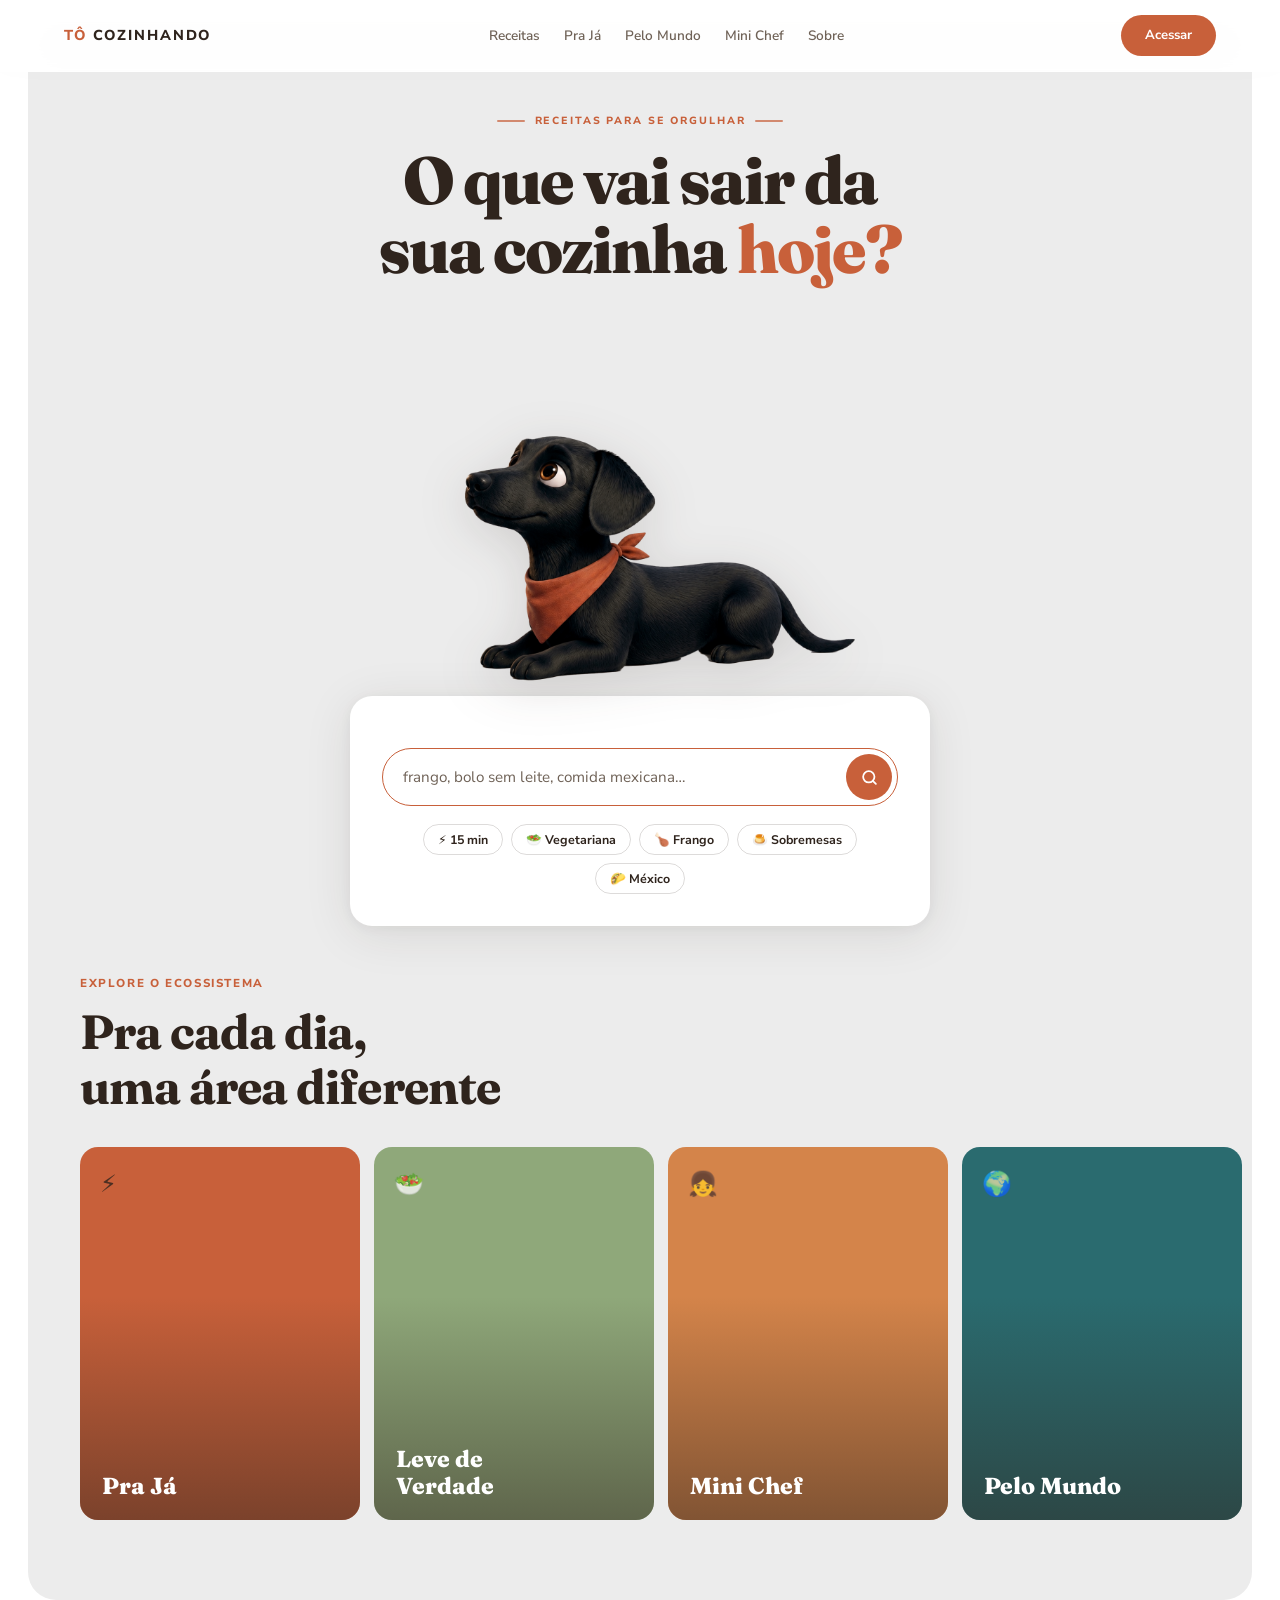
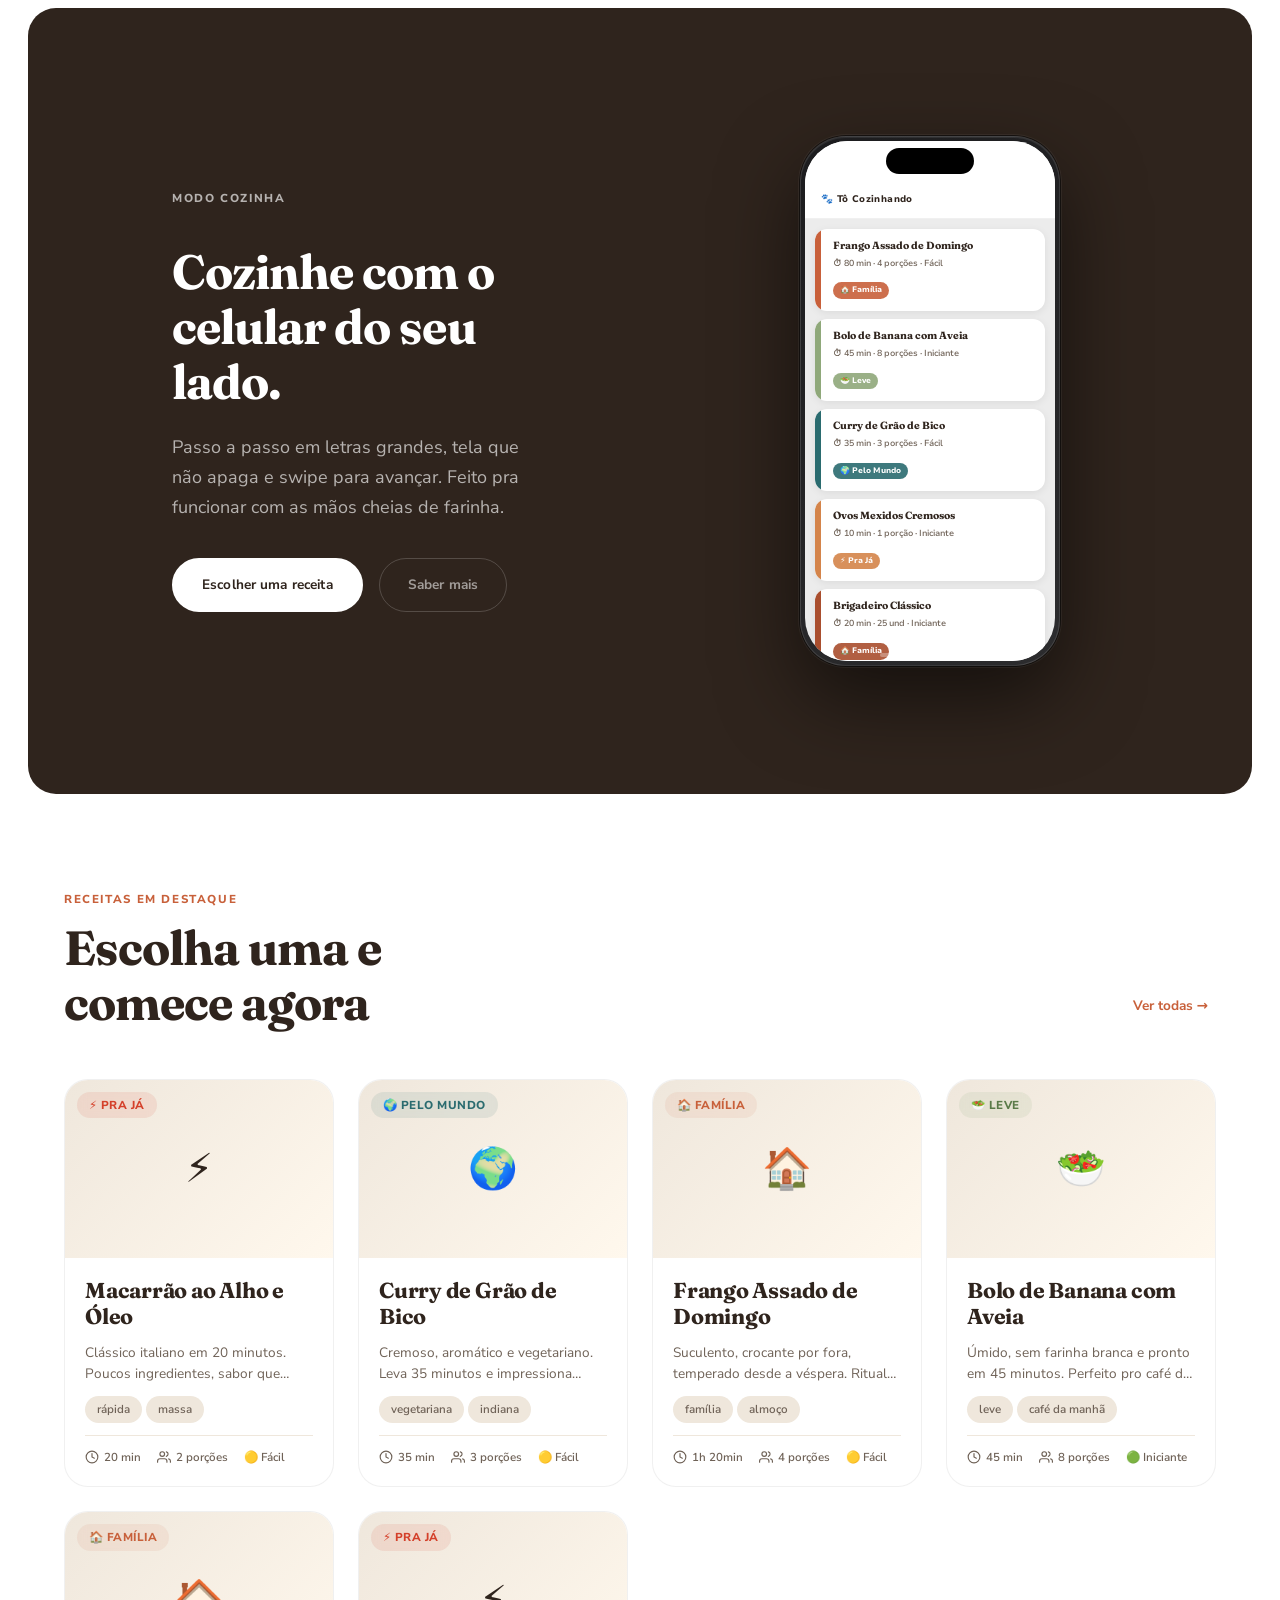
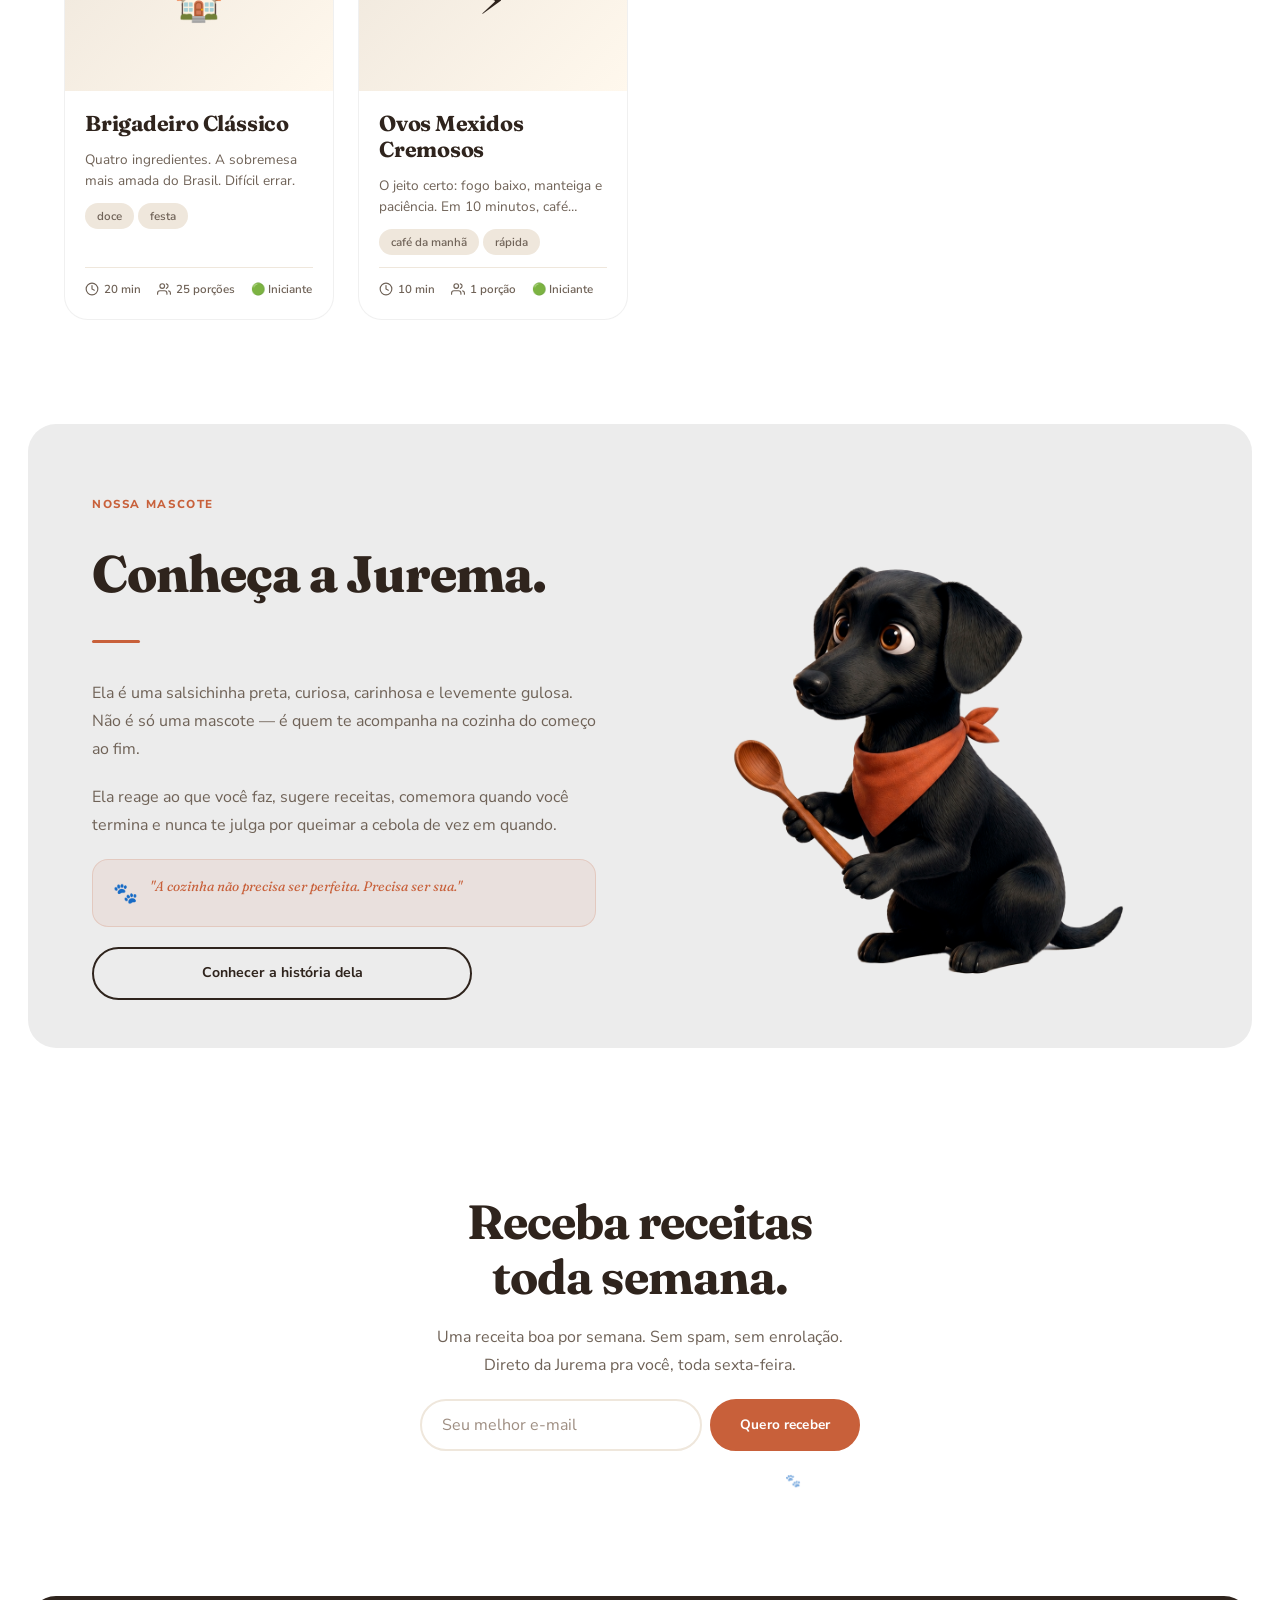
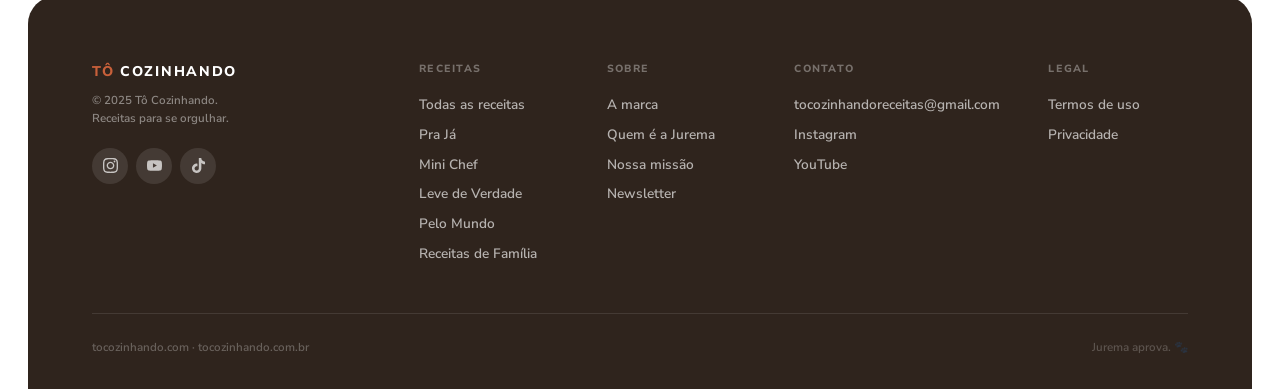
==== index.html @ 025da717 "Add files via upload" ====
<!DOCTYPE html>
<html lang="pt-BR">
<head>
  <meta charset="UTF-8">
  <meta name="viewport" content="width=device-width, initial-scale=1.0">

  <!-- ── SEO PRINCIPAL ─────────────────────────────────────── -->
  <title>Tô Cozinhando — Receitas para se orgulhar</title>
  <meta name="description"
        content="Busca inteligente de receitas brasileiras e do mundo. Digite um ingrediente, prato ou vontade — a Jurema te ajuda a cozinhar algo que vai te deixar orgulhoso.">
  <meta name="robots" content="index, follow">
  <meta name="author"  content="Tô Cozinhando">
  <link rel="canonical" href="https://tocozinhando.com.br/">

  <!-- ── OPEN GRAPH (WhatsApp, LinkedIn, Facebook) ─────────── -->
  <meta property="og:type"        content="website">
  <meta property="og:url"         content="https://tocozinhando.com.br/">
  <meta property="og:site_name"   content="Tô Cozinhando">
  <meta property="og:title"       content="Tô Cozinhando — Receitas para se orgulhar">
  <meta property="og:description" content="Busque por ingrediente, prato ou vontade. A Jurema te acompanha na cozinha e te ajuda a fazer algo de que vai se orgulhar.">
  <meta property="og:image"       content="https://tocozinhando.com.br/assets/images/brand/og-image.jpg">
  <meta property="og:locale"      content="pt_BR">

  <!-- ── TWITTER / X ───────────────────────────────────────── -->
  <meta name="twitter:card"        content="summary_large_image">
  <meta name="twitter:title"       content="Tô Cozinhando — Receitas para se orgulhar">
  <meta name="twitter:description" content="Busque por ingrediente, prato ou vontade. A Jurema te ajuda a cozinhar algo de que vai se orgulhar.">
  <meta name="twitter:image"       content="https://tocozinhando.com.br/assets/images/brand/og-image.jpg">

  <!-- ── SCHEMA.ORG — WebSite + SearchAction ───────────────── -->
  <script type="application/ld+json">
  {
    "@context": "https://schema.org",
    "@type": "WebSite",
    "name": "Tô Cozinhando",
    "url": "https://tocozinhando.com.br",
    "description": "Ecossistema digital culinário brasileiro com busca inteligente de receitas.",
    "potentialAction": {
      "@type": "SearchAction",
      "target": {
        "@type": "EntryPoint",
        "urlTemplate": "https://tocozinhando.com.br/busca.html?q={search_term_string}"
      },
      "query-input": "required name=search_term_string"
    },
    "publisher": {
      "@type": "Organization",
      "name": "Tô Cozinhando",
      "url": "https://tocozinhando.com.br",
      "logo": {
        "@type": "ImageObject",
        "url": "https://tocozinhando.com.br/assets/images/brand/logo.svg"
      }
    }
  }
  </script>

  <!-- ── FAVICON ───────────────────────────────────────────── -->
  <link rel="icon" href="data:image/svg+xml,<svg xmlns='http://www.w3.org/2000/svg' viewBox='0 0 32 32'><rect width='32' height='32' rx='8' fill='%23C8603A'/><text y='24' x='4' font-size='22'>🐾</text></svg>">

  <!-- ── FONTES ────────────────────────────────────────────── -->
  <link rel="preconnect" href="https://fonts.googleapis.com">
  <link rel="preconnect" href="https://fonts.gstatic.com" crossorigin>
  <link rel="preload" as="style"
        href="https://fonts.googleapis.com/css2?family=Fraunces:ital,opsz,wght@0,9..144,400;0,9..144,700;0,9..144,800;1,9..144,400&family=Nunito+Sans:wght@400;600;700;800&display=swap">
  <link rel="stylesheet"
        href="https://fonts.googleapis.com/css2?family=Fraunces:ital,opsz,wght@0,9..144,400;0,9..144,700;0,9..144,800;1,9..144,400&family=Nunito+Sans:wght@400;600;700;800&display=swap">

  <link rel="stylesheet" href="assets/css/style.css">

  <style>
    /* ══════════════════════════════════════════════════════════
       TOKENS LOCAIS
    ══════════════════════════════════════════════════════════ */
    :root {
      --bg-gray:    #ECECEC;
      --section-r:  28px;
      --section-mx: 12px;
    }

    /* ══════════════════════════════════════════════════════════
       SKIP LINK (acessibilidade)
    ══════════════════════════════════════════════════════════ */
    .skip-link {
      position: absolute; top: -100%;  left: 1rem;
      background: var(--espresso); color: #fff;
      padding: .5rem 1rem; border-radius: 0 0 8px 8px;
      font-size: .85rem; font-weight: 700; text-decoration: none; z-index: 9999;
      transition: top .15s;
    }
    .skip-link:focus { top: 0; }

    /* ══════════════════════════════════════════════════════════
       HEADER
    ══════════════════════════════════════════════════════════ */
    .header { background: rgba(255,255,255,.96) !important; }

    .logo-new {
      font-family: var(--font-body); font-weight: 800;
      font-size: .9rem; letter-spacing: .13em; text-transform: uppercase;
      color: var(--espresso); text-decoration: none; flex-shrink: 0;
    }
    .logo-new em { color: var(--terracota); font-style: normal; }

    .btn-acessar {
      background: var(--terracota); color: #fff; border: none;
      border-radius: var(--radius-xl); padding: 10px 24px;
      font-family: var(--font-body); font-size: .82rem; font-weight: 700;
      cursor: pointer; text-decoration: none; white-space: nowrap; flex-shrink: 0;
      transition: background .15s, transform .15s, box-shadow .15s;
    }
    .btn-acessar:hover {
      background: var(--terracota-dark);
      transform: translateY(-1px);
      box-shadow: 0 6px 20px rgba(200,96,58,.35);
    }

    /* ══════════════════════════════════════════════════════════
       BLOCO CINZA — hero + áreas sem separação
    ══════════════════════════════════════════════════════════ */
    .gray-block {
      background: var(--bg-gray);
      margin: 0 var(--section-mx);
      border-radius: 0 0 var(--section-r) var(--section-r);
      overflow: hidden;
    }

    /* ── HERO ──────────────────────────────────────────────── */
    .hero-v2 {
      padding-top: calc(var(--header-h) + 2.5rem);
      display: flex; flex-direction: column; align-items: center;
    }

    .hero-v2__inner {
      width: 100%; max-width: 860px; padding: 0 1.5rem;
      display: flex; flex-direction: column; align-items: center; text-align: center;
    }

    /* Eyebrow */
    .hero-v2__eyebrow {
      display: flex; align-items: center; gap: .6rem;
      font-family: var(--font-body); font-size: .65rem;
      font-weight: 800; letter-spacing: .18em; text-transform: uppercase;
      color: var(--terracota); margin-bottom: 1rem;
    }
    .hero-v2__eyebrow::before,
    .hero-v2__eyebrow::after {
      content: ''; display: block; width: 28px; height: 1.5px;
      background: var(--terracota); border-radius: 1px; opacity: .7;
    }

    /* Título — sempre 2 linhas */
    .hero-v2__title {
      font-family: var(--font-display);
      font-size: clamp(1.75rem, 5.2vw, 6rem);
      font-weight: 800; color: var(--espresso);
      line-height: 1.04; letter-spacing: -.03em; margin-bottom: 0;
    }
    .hero-v2__title em { color: var(--terracota); font-style: normal; }

    @media (max-width: 420px) { .hero-v2__title { font-size: 1.65rem; } }

    /* Jurema sobe sobre o card de busca */
    .hero-v2__jurema {
      margin-top: 1.75rem; margin-bottom: -3.5rem;
      position: relative; z-index: 2;
      display: flex; justify-content: center;
    }

    #jurema-img {
      width: clamp(240px, 38vw, 440px); height: auto;
      display: none; object-fit: contain; background: transparent;
      filter: drop-shadow(0 10px 24px rgba(47,36,29,.14));
    }

    #jurema-fallback {
      display: none; flex-direction: column;
      align-items: center; gap: .5rem;
      width: clamp(200px, 30vw, 320px);
    }

    /* ── CARD DE BUSCA ────────────────────────────────────── */
    .hero-v2__search-card {
      width: calc(100% - 2rem); max-width: 580px;
      background: #fff; border-radius: 22px;
      padding: 3.25rem 2rem 2rem;
      position: relative; z-index: 1;
      box-shadow: 0 8px 48px rgba(47,36,29,.1), 0 2px 12px rgba(47,36,29,.05);
    }

    .hero-v2__search-form {
      display: flex; align-items: center;
      border: 1.5px solid var(--terracota);
      border-radius: var(--radius-xl);
      padding: 5px 5px 5px 20px; gap: 8px; background: #fff;
      transition: box-shadow .2s, border-color .2s;
    }
    .hero-v2__search-form:focus-within {
      box-shadow: 0 0 0 4px rgba(200,96,58,.13);
      border-color: var(--terracota-dark);
    }

    .hero-v2__search-input {
      flex: 1; border: none; outline: none; background: transparent;
      font-size: .95rem; color: var(--espresso); padding: 10px 0; min-width: 0;
    }
    /* Contraste OK: espresso (#2F241D) sobre branco = 14.7:1 */
    .hero-v2__search-input::placeholder { color: var(--taupe); }

    .hero-v2__search-btn {
      width: 46px; height: 46px; border-radius: 50%;
      background: var(--terracota); border: none;
      display: flex; align-items: center; justify-content: center;
      cursor: pointer; flex-shrink: 0;
      transition: background .15s, transform .15s, box-shadow .15s;
    }
    .hero-v2__search-btn:hover {
      background: var(--terracota-dark);
      transform: scale(1.07);
      box-shadow: 0 4px 14px rgba(200,96,58,.4);
    }
    .hero-v2__search-btn svg {
      width: 17px; height: 17px; stroke: #fff; fill: none;
      stroke-width: 2.5; stroke-linecap: round; stroke-linejoin: round;
    }

    /* Quick tags */
    .hero-v2__quick-tags {
      display: flex; flex-wrap: wrap; gap: 8px;
      margin-top: 1.1rem; justify-content: center;
    }

    /* Contraste quick-tag: espresso sobre bg-gray = 9.4:1 ✓ */
    .quick-tag {
      background: transparent;
      border: 1.5px solid rgba(47,36,29,.16);
      color: var(--espresso) !important;    /* sobrescreve global */
      font-size: .78rem; font-weight: 700;
      padding: 6px 14px; border-radius: var(--radius-full);
      cursor: pointer; transition: all .15s; white-space: nowrap;
      font-family: var(--font-body);
    }
    .quick-tag:hover, .quick-tag.active {
      background: var(--espresso);
      border-color: var(--espresso);
      color: #fff !important;
    }

    /* ── ÁREAS — carrossel ───────────────────────────────── */
    .section-areas {
      padding: var(--space-12) 0 var(--space-16);
    }

    .areas-head {
      padding: 0 calc(var(--section-mx) + 1.5rem);
      margin-bottom: var(--space-8);
    }

    /* Label "Explore o ecossistema" sobre fundo cinza:
       terracota (#C8603A) sobre #ECECEC = 4.7:1 ✓ WCAG AA */
    .areas-head .label { color: var(--terracota); }

    /* Título da seção sobre cinza: espresso = 9.4:1 ✓ */
    .areas-head h2 { color: var(--espresso); }

    .areas-carousel-wrap {
      overflow: hidden; padding-bottom: var(--space-4);
    }
    .areas-carousel-wrap:hover .areas-carousel-track {
      animation-play-state: paused;
    }

    .areas-carousel-track {
      display: flex; gap: 14px; width: max-content;
      padding: 0 calc(var(--section-mx) + 1.5rem) 0 calc(var(--section-mx) + 1.5rem);
      animation: slide-areas 36s linear infinite;
      will-change: transform;
    }

    @keyframes slide-areas {
      from { transform: translateX(0); }
      to   { transform: translateX(-50%); }
    }

    .area-card-v2 {
      width: clamp(210px, 22vw, 280px); aspect-ratio: 3/4;
      border-radius: 18px; display: flex; align-items: flex-end;
      padding: 1.25rem 1.4rem; text-decoration: none; flex-shrink: 0;
      overflow: hidden; position: relative;
      transition: transform .28s ease, box-shadow .28s ease, filter .28s ease;
    }
    .area-card-v2::before {
      content: ''; position: absolute; inset: 0;
      background: linear-gradient(to top, rgba(47,36,29,.5) 0%, transparent 60%);
    }
    .area-card-v2:hover {
      transform: scale(1.06);
      box-shadow: 0 20px 50px rgba(0,0,0,.18);
      filter: brightness(1.06);
      z-index: 2;
    }
    .area-card-v2:focus-visible {
      outline: 3px solid var(--terracota);
      outline-offset: 3px;
    }

    /* Cor de cada área — variações de terracota para diferenciar */
    .ac--pra-ja     { background: #C8603A; }  /* terracota puro */
    .ac--leve       { background: #8FA87A; }  /* sage */
    .ac--mini-chef  { background: #D4844A; }  /* terracota mais quente */
    .ac--pelo-mundo { background: #2A6B6F; }  /* petróleo */
    .ac--familia    { background: #A94E2E; }  /* terracota escuro */
    .ac--todas      { background: #6F6257; }  /* taupe */

    /* Texto do card — branco sobre todos os fundos = ✓ contraste */
    .area-card-v2__name {
      position: relative;
      font-family: var(--font-display);
      font-size: clamp(1rem, 1.9vw, 1.45rem);
      font-weight: 800; color: #fff; line-height: 1.2;
    }

    /* Ícone sutil no card */
    .area-card-v2__icon {
      position: absolute; top: 1.1rem; left: 1.25rem;
      font-size: 1.5rem; opacity: .8;
    }

    /* ══════════════════════════════════════════════════════════
       MODO COZINHA (wrapper)
    ══════════════════════════════════════════════════════════ */
    .modo-wrap {
      margin: 8px var(--section-mx) 0;
      border-radius: var(--section-r);
      overflow: hidden;
    }

    /* ══════════════════════════════════════════════════════════
       RECEITAS EM DESTAQUE
    ══════════════════════════════════════════════════════════ */
    /* Usa .section do style.css — sem overrides necessários */

    /* ══════════════════════════════════════════════════════════
       CONHEÇA A JUREMA
    ══════════════════════════════════════════════════════════ */
    .section-jurema-v2 {
      background: var(--bg-gray);
      margin: 8px var(--section-mx) 0;
      border-radius: var(--section-r);
      padding: var(--space-16) 0 0;
      overflow: hidden;
    }

    .jurema-v2-grid {
      display: grid; grid-template-columns: 1fr;
      gap: var(--space-8); align-items: flex-end;
    }

    .jurema-v2-content {
      display: flex; flex-direction: column; gap: var(--space-5);
      padding-bottom: var(--space-12);
    }

    /* Contraste: espresso sobre #ECECEC = 9.4:1 ✓ */
    .jurema-v2-title {
      font-family: var(--font-display);
      font-size: clamp(2rem, 4.5vw, 3.2rem);
      font-weight: 800; color: var(--espresso); letter-spacing: -.02em;
    }

    /* Contraste: taupe (#6F6257) sobre #ECECEC = 4.5:1 ✓ WCAG AA */
    .jurema-v2-text { color: var(--taupe); line-height: 1.75; }

    .jurema-v2-img {
      display: flex; justify-content: center; align-items: flex-end;
    }
    .jurema-v2-img img {
      width: clamp(300px, 52vw, 560px);
      height: auto; object-fit: contain; display: block;
    }

    /* Botão outline sobre cinza:
       espresso (#2F241D) sobre #ECECEC = 9.4:1 ✓ */
    .btn-outline-dark {
      display: inline-flex; align-items: center; justify-content: center;
      border: 2px solid var(--espresso); border-radius: var(--radius-xl);
      padding: 13px 28px;
      font-family: var(--font-body); font-size: .88rem; font-weight: 700;
      color: var(--espresso); background: transparent;
      text-decoration: none; transition: background .2s, color .2s, transform .15s;
      width: 100%; max-width: 380px;
    }
    .btn-outline-dark:hover {
      background: var(--espresso); color: #fff;
      transform: translateY(-1px);
    }

    /* Jurema tip: taupe itálico sobre branco levemente tintado */
    .jurema-tip p { font-family: var(--font-display); font-style: italic; }

    /* ══════════════════════════════════════════════════════════
       NEWSLETTER — ajustes de contraste
    ══════════════════════════════════════════════════════════ */
    /* .section-newsletter já no style.css com fundo espresso */
    /* Contraste: branco sobre espresso (#2F241D) = 14.7:1 ✓ */
    .newsletter-disclaimer {
      /* taupe-light (#9E8E82) falha sobre espresso — fix: */
      color: rgba(255,255,255,.55) !important;
      font-size: .8rem;
    }

    /* ══════════════════════════════════════════════════════════
       FOOTER V2
    ══════════════════════════════════════════════════════════ */
    .footer-v2 {
      background: var(--espresso);
      padding: var(--space-16) 0 var(--space-8);
      margin: 8px var(--section-mx) 0;
      border-radius: var(--section-r) var(--section-r) 0 0;
    }

    .footer-v2__grid {
      display: grid; grid-template-columns: 1fr;
      gap: var(--space-10);
      padding-bottom: var(--space-10);
      border-bottom: 1px solid rgba(255,255,255,.1);
      margin-bottom: var(--space-6);
    }

    .footer-v2__brand-logo {
      font-family: var(--font-body); font-size: .88rem; font-weight: 800;
      letter-spacing: .12em; text-transform: uppercase; color: #fff;
    }
    .footer-v2__brand-logo em { color: var(--terracota); font-style: normal; }

    /* Contraste: rgba(255,255,255,.35) sobre espresso ≈ 4.5:1 ✓ */
    .footer-v2__copy {
      font-size: var(--text-xs); color: rgba(255,255,255,.45);
      font-weight: 600; margin-top: .4rem; line-height: 1.6;
    }

    .footer-v2__social { display: flex; gap: .5rem; margin-top: 1.25rem; flex-wrap: wrap; }

    .footer-v2__social-link {
      width: 36px; height: 36px; border-radius: 50%;
      background: rgba(255,255,255,.1);
      display: flex; align-items: center; justify-content: center;
      color: rgba(255,255,255,.7); text-decoration: none;
      transition: background .15s, color .15s, transform .15s;
    }
    .footer-v2__social-link:hover {
      background: var(--terracota); color: #fff;
      transform: translateY(-2px);
    }
    .footer-v2__social-link svg { width: 15px; height: 15px; fill: currentColor; }

    /* Contraste: rgba(255,255,255,.35) sobre espresso ✓ */
    .footer-v2__col-title {
      font-size: .65rem; font-weight: 800;
      letter-spacing: .12em; text-transform: uppercase;
      color: rgba(255,255,255,.35); margin-bottom: var(--space-4);
    }

    /* Contraste: rgba(255,255,255,.65) sobre espresso ≈ 6.5:1 ✓ */
    .footer-v2__link {
      display: block; font-size: var(--text-sm); font-weight: 600;
      color: rgba(255,255,255,.65); text-decoration: none;
      margin-bottom: var(--space-2); transition: color .15s;
    }
    .footer-v2__link:hover { color: #fff; }

    .footer-v2__bottom {
      display: flex; align-items: center;
      justify-content: space-between; flex-wrap: wrap; gap: var(--space-3);
    }

    .footer-v2__legal { font-size: var(--text-xs); color: rgba(255,255,255,.28); font-weight: 600; }
    .footer-v2__paw   { font-size: var(--text-xs); color: rgba(255,255,255,.22); font-weight: 600; }

    /* ══════════════════════════════════════════════════════════
       SKELETON CARDS
    ══════════════════════════════════════════════════════════ */
    .recipe-skeleton {
      height: 320px; border-radius: var(--radius-lg);
      background: linear-gradient(90deg, #eee 25%, #f5f5f5 50%, #eee 75%);
      background-size: 200% 100%;
      animation: shimmer 1.4s ease infinite;
    }
    @keyframes shimmer {
      0%   { background-position: 200% 0; }
      100% { background-position: -200% 0; }
    }


    /* Vídeo da Jurema — mesmas dimensões da imagem */
    .jurema-v2-video {
      width: clamp(300px, 52vw, 560px);
      height: auto;
      object-fit: contain;
      display: block;
      background: transparent;
      /* Remove controles e barra de progresso em alguns browsers */
      pointer-events: none;
    }
    /* ══════════════════════════════════════════════════════════
       RESPONSIVO
    ══════════════════════════════════════════════════════════ */
    @media (min-width: 768px) {
      :root { --section-mx: 20px; }
      .footer-v2__grid { grid-template-columns: 2fr 1fr 1fr 1fr; gap: var(--space-12); }
      .jurema-v2-grid { grid-template-columns: 1fr auto; align-items: flex-end; }
      .jurema-v2-img  { justify-content: flex-end; }
    }

    @media (min-width: 1024px) {
      :root { --section-mx: 28px; }
      .footer-v2__grid { grid-template-columns: 2fr 1fr 1fr 1fr 1fr; }
    }

    /* ══════════════════════════════════════════════════════════
       VÍDEO DA JUREMA — sem botão de play
    ══════════════════════════════════════════════════════════ */
    .jurema-v2-video {
      width: clamp(300px, 52vw, 560px);
      height: auto; display: block; background: transparent;
      pointer-events: none;
    }
    /* Remove controles nativos do browser */
    .jurema-v2-video::-webkit-media-controls,
    .jurema-v2-video::-webkit-media-controls-enclosure,
    .jurema-v2-video::-webkit-media-controls-panel,
    .jurema-v2-video::-webkit-media-controls-overlay-play-button,
    .jurema-v2-video::-webkit-media-controls-play-button {
      display: none !important;
      -webkit-appearance: none;
    }

    /* ══════════════════════════════════════════════════════════
       NEWSLETTER — botão centralizado no mobile
    ══════════════════════════════════════════════════════════ */
    @media (max-width: 520px) {
      .newsletter-form {
        flex-direction: column;
        align-items: center;
      }
      .newsletter-input { width: 100%; min-width: unset; }
      .newsletter-form .btn-primary { width: auto; align-self: center; }
    }

    /* ══════════════════════════════════════════════════════════
       IPHONE MOCKUP
    ══════════════════════════════════════════════════════════ */
    .iphone-wrap {
      display: flex;
      align-items: center;
      justify-content: center;
      padding: 2rem 0;
    }

    .iphone-frame {
      width: 240px;
      height: 490px;
      background: linear-gradient(145deg, #1c1c1e 0%, #2c2c2e 100%);
      border-radius: 46px;
      border: 1px solid rgba(255,255,255,.12);
      box-shadow:
        0 0 0 1px rgba(0,0,0,.6),
        0 0 0 2px rgba(255,255,255,.05),
        0 32px 80px rgba(0,0,0,.55),
        inset 0 1px 0 rgba(255,255,255,.08);
      position: relative;
      overflow: hidden;
      display: flex;
      flex-direction: column;
    }

    /* Dynamic Island */
    .iphone-island {
      position: absolute;
      top: 11px;
      left: 50%;
      transform: translateX(-50%);
      width: 88px;
      height: 26px;
      background: #000;
      border-radius: 20px;
      z-index: 10;
    }

    /* Screen */
    .iphone-screen {
      position: absolute;
      inset: 4px;
      background: #ECECEC;
      border-radius: 43px;
      overflow: hidden;
      display: flex;
      flex-direction: column;
    }

    /* App bar */
    .iphone-app-bar {
      display: flex;
      align-items: center;
      justify-content: space-between;
      padding: 48px 16px 10px;   /* 48px = space para Dynamic Island */
      background: #fff;
      border-bottom: 1px solid rgba(0,0,0,.06);
      flex-shrink: 0;
    }

    .iphone-app-logo {
      font-family: var(--font-body);
      font-size: .6rem;
      font-weight: 800;
      color: var(--espresso);
      letter-spacing: .04em;
    }

    .iphone-app-icon { font-size: .75rem; opacity: .4; }

    /* Viewport dos cards — clip fixo */
    .iphone-cards-viewport {
      flex: 1;
      overflow: hidden;
      position: relative;
    }

    /* Track que sobe infinitamente */
    .iphone-cards-track {
      display: flex;
      flex-direction: column;
      gap: 8px;
      padding: 10px 10px 10px;
      animation: scroll-cards 14s linear infinite;
      will-change: transform;
    }

    @keyframes scroll-cards {
      0%   { transform: translateY(0); }
      100% { transform: translateY(-50%); }
    }

    /* Cards dentro do iPhone */
    .iphone-card {
      background: #fff;
      border-radius: 12px;
      overflow: hidden;
      display: flex;
      box-shadow: 0 2px 8px rgba(0,0,0,.07);
      flex-shrink: 0;
    }

    /* Faixa colorida à esquerda */
    .iphone-card__color {
      width: 6px;
      background: var(--c, #C8603A);
      flex-shrink: 0;
    }

    .iphone-card__body {
      padding: 10px 12px;
      flex: 1;
      min-width: 0;
    }

    .iphone-card__name {
      font-family: var(--font-display);
      font-size: .65rem;
      font-weight: 700;
      color: var(--espresso);
      line-height: 1.3;
      margin-bottom: 3px;
      white-space: nowrap;
      overflow: hidden;
      text-overflow: ellipsis;
    }

    .iphone-card__meta {
      font-size: .55rem;
      color: var(--taupe);
      font-weight: 600;
      margin-bottom: 5px;
    }

    .iphone-card__tag {
      display: inline-block;
      background: var(--c, #C8603A);
      color: #fff;
      font-size: .5rem;
      font-weight: 800;
      padding: 2px 7px;
      border-radius: 20px;
      opacity: .9;
    }

    /* Home indicator */
    .iphone-home-bar {
      position: absolute;
      bottom: 8px;
      left: 50%;
      transform: translateX(-50%);
      width: 100px;
      height: 4px;
      background: rgba(255,255,255,.3);
      border-radius: 3px;
      z-index: 10;
    }

    @media (min-width: 768px) {
      .iphone-frame { width: 260px; height: 530px; }
    }
  </style>
</head>
<body>

  <!-- Acessibilidade: pula para conteúdo principal -->
  <a href="#main" class="skip-link">Ir para o conteúdo</a>

  <!-- ═══════════════════════════════════════
       HEADER
  ════════════════════════════════════════ -->
  <header class="header" id="header" role="banner">
    <div class="container header__inner">

      <a href="index.html" class="logo-new" aria-label="Tô Cozinhando — página inicial">
        <em>Tô</em>&nbsp;Cozinhando
      </a>

      <nav class="nav" id="nav" aria-label="Navegação principal">
        <a href="receitas.html"                 class="nav__link">Receitas</a>
        <a href="receitas.html?area=pra-ja"     class="nav__link">Pra Já</a>
        <a href="receitas.html?area=pelo-mundo" class="nav__link">Pelo Mundo</a>
        <a href="receitas.html?area=mini-chef"  class="nav__link">Mini Chef</a>
        <a href="sobre.html"                    class="nav__link">Sobre</a>
      </nav>

      <a href="#" class="btn-acessar" aria-label="Acessar minha conta">Acessar</a>

      <button class="nav-toggle" id="nav-toggle"
              aria-label="Abrir menu de navegação" aria-expanded="false"
              aria-controls="nav-mobile" type="button">
        <span></span><span></span><span></span>
      </button>
    </div>
  </header>

  <nav class="nav-mobile" id="nav-mobile" aria-hidden="true" aria-label="Menu mobile">
    <a href="receitas.html"                 class="nav-mobile__link">Receitas</a>
    <a href="receitas.html?area=pra-ja"     class="nav-mobile__link">⚡ Pra Já</a>
    <a href="receitas.html?area=mini-chef"  class="nav-mobile__link">👧 Mini Chef</a>
    <a href="receitas.html?area=leve"       class="nav-mobile__link">🥗 Leve de Verdade</a>
    <a href="receitas.html?area=pelo-mundo" class="nav-mobile__link">🌍 Pelo Mundo</a>
    <a href="receitas.html?area=familia"    class="nav-mobile__link">🏠 Receitas de Família</a>
    <a href="sobre.html"                    class="nav-mobile__link">Sobre / A Jurema</a>
  </nav>

  <main id="main" tabindex="-1">

    <!-- ═══════════════════════════════════════
         BLOCO CINZA: hero + áreas
    ════════════════════════════════════════ -->
    <div class="gray-block">

      <!-- 1. HERO -->
      <section class="hero-v2" id="hero" aria-labelledby="hero-title">
        <div class="hero-v2__inner">

          <p class="hero-v2__eyebrow" aria-label="Receitas para se orgulhar">
            Receitas para se orgulhar
          </p>

          <h1 class="hero-v2__title" id="hero-title">
            O que vai sair da<br>sua cozinha <em>hoje?</em>
          </h1>

          <!-- Jurema -->
          <div class="hero-v2__jurema" id="jurema-wrapper"
               role="img" aria-label="Jurema, a mascote do Tô Cozinhando">
            <img
              id="jurema-img"
              src="assets/imagens/jurema/IMG_6910.PNG"
              alt="Jurema, uma salsichinha preta com bandana terracota, deitada e olhando curiosa"
              fetchpriority="high"
            >
            <div id="jurema-fallback" aria-hidden="true">
              <div class="jurema-fallback__silhouette">
                <div class="jurema-fallback__bandana"></div>
              </div>
            </div>
          </div>

          <!-- Card de busca -->
          <div class="hero-v2__search-card">
            <form class="hero-v2__search-form" id="search-form"
                  role="search" autocomplete="off"
                  aria-label="Buscar receitas por ingrediente, prato ou vontade">
              <label for="search-input" class="sr-only">
                Buscar receitas por ingrediente, prato ou vontade
              </label>
              <input
                type="search"
                id="search-input"
                class="hero-v2__search-input"
                name="q"
                placeholder="frango, bolo sem leite, comida mexicana…"
                autocomplete="off"
                autocorrect="off"
                autocapitalize="off"
                spellcheck="false"
                maxlength="100"
                aria-label="Campo de busca de receitas"
              >
              <button type="submit" class="hero-v2__search-btn"
                      aria-label="Buscar receitas">
                <svg viewBox="0 0 24 24" aria-hidden="true" focusable="false">
                  <circle cx="11" cy="11" r="8"/>
                  <line x1="21" y1="21" x2="16.65" y2="16.65"/>
                </svg>
              </button>
            </form>

            <nav class="hero-v2__quick-tags" id="quick-tags"
                 aria-label="Busca rápida por categoria">
              <button class="quick-tag" data-q="15 minutos"  type="button">⚡ 15 min</button>
              <button class="quick-tag" data-q="vegetariana" type="button">🥗 Vegetariana</button>
              <button class="quick-tag" data-q="frango"      type="button">🍗 Frango</button>
              <button class="quick-tag" data-q="sobremesa"   type="button">🍮 Sobremesas</button>
              <button class="quick-tag" data-q="mexicana"    type="button">🌮 México</button>
            </nav>
          </div>

        </div>
      </section>

      <!-- 2. ÁREAS — carrossel -->
      <section class="section-areas" id="areas" aria-labelledby="areas-title">

        <div class="areas-head reveal">
          <span class="label">Explore o ecossistema</span>
          <h2 id="areas-title">Pra cada dia,<br>uma área diferente</h2>
        </div>

        <div class="areas-carousel-wrap" aria-label="Áreas de receitas">
          <div class="areas-carousel-track" role="list">

            <!-- 6 originais -->
            <a href="receitas.html?area=pra-ja"     class="area-card-v2 ac--pra-ja"     role="listitem" aria-label="Área Pra Já — receitas rápidas">
              <span class="area-card-v2__icon" aria-hidden="true">⚡</span>
              <span class="area-card-v2__name">Pra Já</span>
            </a>
            <a href="receitas.html?area=leve"       class="area-card-v2 ac--leve"       role="listitem" aria-label="Área Leve de Verdade">
              <span class="area-card-v2__icon" aria-hidden="true">🥗</span>
              <span class="area-card-v2__name">Leve de<br>Verdade</span>
            </a>
            <a href="receitas.html?area=mini-chef"  class="area-card-v2 ac--mini-chef"  role="listitem" aria-label="Área Mini Chef — receitas com crianças">
              <span class="area-card-v2__icon" aria-hidden="true">👧</span>
              <span class="area-card-v2__name">Mini Chef</span>
            </a>
            <a href="receitas.html?area=pelo-mundo" class="area-card-v2 ac--pelo-mundo" role="listitem" aria-label="Área Pelo Mundo — receitas internacionais">
              <span class="area-card-v2__icon" aria-hidden="true">🌍</span>
              <span class="area-card-v2__name">Pelo Mundo</span>
            </a>
            <a href="receitas.html?area=familia"    class="area-card-v2 ac--familia"    role="listitem" aria-label="Área Receitas de Família">
              <span class="area-card-v2__icon" aria-hidden="true">🏠</span>
              <span class="area-card-v2__name">Receitas<br>de Família</span>
            </a>
            <a href="receitas.html"                 class="area-card-v2 ac--todas"      role="listitem" aria-label="Ver todas as receitas">
              <span class="area-card-v2__icon" aria-hidden="true">🍳</span>
              <span class="area-card-v2__name">Todas as<br>Receitas</span>
            </a>

            <!-- 6 duplicados para loop contínuo -->
            <a href="receitas.html?area=pra-ja"     class="area-card-v2 ac--pra-ja"     aria-hidden="true" tabindex="-1">
              <span class="area-card-v2__icon" aria-hidden="true">⚡</span>
              <span class="area-card-v2__name">Pra Já</span>
            </a>
            <a href="receitas.html?area=leve"       class="area-card-v2 ac--leve"       aria-hidden="true" tabindex="-1">
              <span class="area-card-v2__icon" aria-hidden="true">🥗</span>
              <span class="area-card-v2__name">Leve de<br>Verdade</span>
            </a>
            <a href="receitas.html?area=mini-chef"  class="area-card-v2 ac--mini-chef"  aria-hidden="true" tabindex="-1">
              <span class="area-card-v2__icon" aria-hidden="true">👧</span>
              <span class="area-card-v2__name">Mini Chef</span>
            </a>
            <a href="receitas.html?area=pelo-mundo" class="area-card-v2 ac--pelo-mundo" aria-hidden="true" tabindex="-1">
              <span class="area-card-v2__icon" aria-hidden="true">🌍</span>
              <span class="area-card-v2__name">Pelo Mundo</span>
            </a>
            <a href="receitas.html?area=familia"    class="area-card-v2 ac--familia"    aria-hidden="true" tabindex="-1">
              <span class="area-card-v2__icon" aria-hidden="true">🏠</span>
              <span class="area-card-v2__name">Receitas<br>de Família</span>
            </a>
            <a href="receitas.html"                 class="area-card-v2 ac--todas"      aria-hidden="true" tabindex="-1">
              <span class="area-card-v2__icon" aria-hidden="true">🍳</span>
              <span class="area-card-v2__name">Todas as<br>Receitas</span>
            </a>

          </div>
        </div>

      </section>

    </div><!-- / gray-block -->

    <!-- Resultados da busca -->
    <section class="results-section" id="results-section"
             aria-label="Resultados da busca" aria-live="polite" hidden>
      <div class="container">
        <div class="results-header">
          <p class="results-summary" id="results-summary" role="status"></p>
          <button class="results-close" id="results-close" type="button"
                  aria-label="Fechar resultados da busca">
            <svg viewBox="0 0 24 24" fill="none" stroke="currentColor"
                 stroke-width="2.5" aria-hidden="true" focusable="false">
              <line x1="18" y1="6" x2="6" y2="18"/>
              <line x1="6" y1="6" x2="18" y2="18"/>
            </svg>
            Fechar
          </button>
        </div>
        <div class="results-grid" id="results-grid" role="list"></div>
      </div>
    </section>

    <!-- 3. MODO COZINHA -->
    <div class="modo-wrap">
      <section class="section section-modo" id="modo-cozinha" aria-labelledby="modo-title">
        <div class="container">
          <div class="modo-inner reveal">
            <div class="modo-content">
              <span class="label label--light">Modo Cozinha</span>
              <h2 class="modo-title" id="modo-title">
                Cozinhe com o<br>celular do seu lado.
              </h2>
              <p class="modo-sub">
                Passo a passo em letras grandes, tela que não apaga
                e swipe para avançar. Feito pra funcionar com as
                mãos cheias de farinha.
              </p>
              <div style="display:flex; gap:1rem; flex-wrap:wrap; margin-top:.75rem;">
                <a href="receitas.html" class="btn btn-light">Escolher uma receita</a>
                <a href="sobre.html" class="btn"
                   style="color:rgba(255,255,255,.55);border-color:rgba(255,255,255,.18);background:transparent;border-width:1.5px">
                  Saber mais
                </a>
              </div>
            </div>
            <!-- iPhone mockup com cards rolando -->
            <div class="iphone-wrap" aria-hidden="true" role="presentation">
              <div class="iphone-frame">
                <!-- Dynamic Island -->
                <div class="iphone-island"></div>
                <!-- Screen -->
                <div class="iphone-screen">
                  <!-- App header dentro do iPhone -->
                  <div class="iphone-app-bar">
                    <span class="iphone-app-logo">🐾 Tô Cozinhando</span>
                    <span class="iphone-app-icon">⚙️</span>
                  </div>
                  <!-- Cards rolando -->
                  <div class="iphone-cards-viewport">
                    <div class="iphone-cards-track">

                      <!-- Originais -->
                      <div class="iphone-card" style="--c:#C8603A">
                        <div class="iphone-card__color"></div>
                        <div class="iphone-card__body">
                          <p class="iphone-card__name">Frango Assado de Domingo</p>
                          <p class="iphone-card__meta">⏱ 80 min · 4 porções · Fácil</p>
                          <span class="iphone-card__tag">🏠 Família</span>
                        </div>
                      </div>
                      <div class="iphone-card" style="--c:#8FA87A">
                        <div class="iphone-card__color"></div>
                        <div class="iphone-card__body">
                          <p class="iphone-card__name">Bolo de Banana com Aveia</p>
                          <p class="iphone-card__meta">⏱ 45 min · 8 porções · Iniciante</p>
                          <span class="iphone-card__tag">🥗 Leve</span>
                        </div>
                      </div>
                      <div class="iphone-card" style="--c:#2A6B6F">
                        <div class="iphone-card__color"></div>
                        <div class="iphone-card__body">
                          <p class="iphone-card__name">Curry de Grão de Bico</p>
                          <p class="iphone-card__meta">⏱ 35 min · 3 porções · Fácil</p>
                          <span class="iphone-card__tag">🌍 Pelo Mundo</span>
                        </div>
                      </div>
                      <div class="iphone-card" style="--c:#D4844A">
                        <div class="iphone-card__color"></div>
                        <div class="iphone-card__body">
                          <p class="iphone-card__name">Ovos Mexidos Cremosos</p>
                          <p class="iphone-card__meta">⏱ 10 min · 1 porção · Iniciante</p>
                          <span class="iphone-card__tag">⚡ Pra Já</span>
                        </div>
                      </div>
                      <div class="iphone-card" style="--c:#A94E2E">
                        <div class="iphone-card__color"></div>
                        <div class="iphone-card__body">
                          <p class="iphone-card__name">Brigadeiro Clássico</p>
                          <p class="iphone-card__meta">⏱ 20 min · 25 und · Iniciante</p>
                          <span class="iphone-card__tag">🏠 Família</span>
                        </div>
                      </div>
                      <div class="iphone-card" style="--c:#C8603A">
                        <div class="iphone-card__color"></div>
                        <div class="iphone-card__body">
                          <p class="iphone-card__name">Macarrão ao Alho e Óleo</p>
                          <p class="iphone-card__meta">⏱ 20 min · 2 porções · Fácil</p>
                          <span class="iphone-card__tag">⚡ Pra Já</span>
                        </div>
                      </div>

                      <!-- Duplicados para loop contínuo -->
                      <div class="iphone-card" style="--c:#C8603A">
                        <div class="iphone-card__color"></div>
                        <div class="iphone-card__body">
                          <p class="iphone-card__name">Frango Assado de Domingo</p>
                          <p class="iphone-card__meta">⏱ 80 min · 4 porções · Fácil</p>
                          <span class="iphone-card__tag">🏠 Família</span>
                        </div>
                      </div>
                      <div class="iphone-card" style="--c:#8FA87A">
                        <div class="iphone-card__color"></div>
                        <div class="iphone-card__body">
                          <p class="iphone-card__name">Bolo de Banana com Aveia</p>
                          <p class="iphone-card__meta">⏱ 45 min · 8 porções · Iniciante</p>
                          <span class="iphone-card__tag">🥗 Leve</span>
                        </div>
                      </div>
                      <div class="iphone-card" style="--c:#2A6B6F">
                        <div class="iphone-card__color"></div>
                        <div class="iphone-card__body">
                          <p class="iphone-card__name">Curry de Grão de Bico</p>
                          <p class="iphone-card__meta">⏱ 35 min · 3 porções · Fácil</p>
                          <span class="iphone-card__tag">🌍 Pelo Mundo</span>
                        </div>
                      </div>
                      <div class="iphone-card" style="--c:#D4844A">
                        <div class="iphone-card__color"></div>
                        <div class="iphone-card__body">
                          <p class="iphone-card__name">Ovos Mexidos Cremosos</p>
                          <p class="iphone-card__meta">⏱ 10 min · 1 porção · Iniciante</p>
                          <span class="iphone-card__tag">⚡ Pra Já</span>
                        </div>
                      </div>
                      <div class="iphone-card" style="--c:#A94E2E">
                        <div class="iphone-card__color"></div>
                        <div class="iphone-card__body">
                          <p class="iphone-card__name">Brigadeiro Clássico</p>
                          <p class="iphone-card__meta">⏱ 20 min · 25 und · Iniciante</p>
                          <span class="iphone-card__tag">🏠 Família</span>
                        </div>
                      </div>
                      <div class="iphone-card" style="--c:#C8603A">
                        <div class="iphone-card__color"></div>
                        <div class="iphone-card__body">
                          <p class="iphone-card__name">Macarrão ao Alho e Óleo</p>
                          <p class="iphone-card__meta">⏱ 20 min · 2 porções · Fácil</p>
                          <span class="iphone-card__tag">⚡ Pra Já</span>
                        </div>
                      </div>

                    </div>
                  </div>
                </div>
                <!-- Home indicator -->
                <div class="iphone-home-bar"></div>
              </div>
            </div>
          </div>
        </div>
      </section>
    </div>

    <!-- 4. RECEITAS EM DESTAQUE -->
    <section class="section" id="featured" aria-labelledby="featured-title">
      <div class="container">
        <div class="section-head section-head--row reveal">
          <div>
            <span class="label">Receitas em destaque</span>
            <h2 id="featured-title">Escolha uma e<br>comece agora</h2>
          </div>
          <a href="receitas.html" class="btn-ghost"
             aria-label="Ver todas as receitas">
            Ver todas →
          </a>
        </div>
        <div class="recipes-grid reveal" id="featured-grid"
             data-delay="100" role="list" aria-label="Receitas em destaque">
          <!-- Skeletons mostrados enquanto JS carrega -->
          <div class="recipe-skeleton" aria-hidden="true"></div>
          <div class="recipe-skeleton" aria-hidden="true"></div>
          <div class="recipe-skeleton" aria-hidden="true"></div>
          <div class="recipe-skeleton" aria-hidden="true"></div>
        </div>
      </div>
    </section>

    <!-- 5. CONHEÇA A JUREMA -->
    <section class="section-jurema-v2" id="sobre-jurema"
             aria-labelledby="jurema-intro-title">
      <div class="container">
        <div class="jurema-v2-grid reveal">

          <div class="jurema-v2-content">
            <span class="label" style="color:var(--terracota)">Nossa mascote</span>
            <h2 class="jurema-v2-title" id="jurema-intro-title">
              Conheça a Jurema.
            </h2>
            <div class="section-divider" aria-hidden="true"></div>
            <p class="jurema-v2-text">
              Ela é uma salsichinha preta, curiosa, carinhosa e levemente gulosa.
              Não é só uma mascote — é quem te acompanha na cozinha do começo ao fim.
            </p>
            <p class="jurema-v2-text">
              Ela reage ao que você faz, sugere receitas, comemora quando você termina
              e nunca te julga por queimar a cebola de vez em quando.
            </p>
            <div class="jurema-tip">
              <span class="jurema-tip__icon" aria-hidden="true">🐾</span>
              <p>"A cozinha não precisa ser perfeita. Precisa ser sua."</p>
            </div>
            <a href="sobre.html" class="btn-outline-dark"
               aria-label="Saber mais sobre a Jurema e a marca">
              Conhecer a história dela
            </a>
          </div>

          <div class="jurema-v2-img">
            <!--
              VÍDEO DA JUREMA
              Safari/iPhone: adicione jurema-apresentacao.mp4 na mesma pasta
              para que o vídeo toque no iOS.
              Converta no cloudconvert.com: WebM → MP4 (H.264)
            -->
            <video
              id="jurema-video"
              class="jurema-v2-video"
              autoplay
              loop
              muted
              playsinline
              webkit-playsinline
              disablepictureinpicture
              preload="metadata"
              aria-label="Jurema, a mascote do Tô Cozinhando, se apresentando"
              poster="assets/imagens/jurema/IMG_6907.PNG"
            >
              <!-- MP4 primeiro: suportado por TODOS os browsers incluindo Safari/iOS -->
              <source src="assets/imagens/jurema/jurema-apresentacao.mp4"  type="video/mp4">
              <!-- WebM: Chrome, Firefox, Edge -->
              <source src="assets/imagens/jurema/jurema-apresentacao.webm" type="video/webm">
              <!-- Fallback: imagem se nenhum formato tocar -->
              <img
                src="assets/imagens/jurema/IMG_6907.PNG"
                alt="Jurema sentada segurando uma colher de pau"
                class="jurema-v2-img-fallback"
                loading="lazy"
              >
            </video>
          </div>

        </div>
      </div>
    </section>

    <!-- 6. NEWSLETTER -->
    <section class="section section-newsletter" id="newsletter"
             aria-labelledby="newsletter-title">
      <div class="container">
        <div class="newsletter-inner reveal">
          <span class="label label--light">Hoje tem cheiro bom por aí</span>
          <h2 id="newsletter-title">Receba receitas<br>toda semana.</h2>
          <p>Uma receita boa por semana. Sem spam, sem enrolação.<br>
             Direto da Jurema pra você, toda sexta-feira.</p>
          <form class="newsletter-form" id="newsletter-form"
                aria-label="Inscrição na newsletter" novalidate
                style="justify-content:center;">
            <label for="newsletter-email" class="sr-only">Seu melhor e-mail</label>
            <input
              class="newsletter-input"
              type="email"
              id="newsletter-email"
              name="email"
              placeholder="Seu melhor e-mail"
              required
              autocomplete="email"
              aria-required="true"
            >
            <button type="submit" class="btn btn-primary">Quero receber</button>
          </form>
          <p class="newsletter-disclaimer">
            Sem spam. Cancele quando quiser. Jurema promete. 🐾
          </p>
        </div>
      </div>
    </section>

  </main>

  <!-- ═══════════════════════════════════════
       FOOTER
  ════════════════════════════════════════ -->
  <footer class="footer-v2" role="contentinfo">
    <div class="container">
      <div class="footer-v2__grid">

        <div>
          <p class="footer-v2__brand-logo"><em>Tô</em>&nbsp;Cozinhando</p>
          <p class="footer-v2__copy">
            © 2025 Tô Cozinhando.<br>
            Receitas para se orgulhar.
          </p>
          <div class="footer-v2__social" role="list" aria-label="Redes sociais">
            <a href="#" class="footer-v2__social-link" role="listitem" aria-label="Siga no Instagram">
              <svg viewBox="0 0 24 24" aria-hidden="true" focusable="false"><path d="M12 2.163c3.204 0 3.584.012 4.85.07 3.252.148 4.771 1.691 4.919 4.919.058 1.265.069 1.645.069 4.849 0 3.205-.012 3.584-.069 4.849-.149 3.225-1.664 4.771-4.919 4.919-1.266.058-1.644.07-4.85.07-3.204 0-3.584-.012-4.849-.07-3.26-.149-4.771-1.699-4.919-4.92-.058-1.265-.07-1.644-.07-4.849 0-3.204.013-3.583.07-4.849.149-3.227 1.664-4.771 4.919-4.919 1.266-.057 1.645-.069 4.849-.069zm0-2.163c-3.259 0-3.667.014-4.947.072-4.358.2-6.78 2.618-6.98 6.98-.059 1.281-.073 1.689-.073 4.948 0 3.259.014 3.668.072 4.948.2 4.358 2.618 6.78 6.98 6.98 1.281.058 1.689.072 4.948.072 3.259 0 3.668-.014 4.948-.072 4.354-.2 6.782-2.618 6.979-6.98.059-1.28.073-1.689.073-4.948 0-3.259-.014-3.667-.072-4.947-.196-4.354-2.617-6.78-6.979-6.98-1.281-.059-1.69-.073-4.949-.073zm0 5.838c-3.403 0-6.162 2.759-6.162 6.162s2.759 6.163 6.162 6.163 6.162-2.759 6.162-6.163c0-3.403-2.759-6.162-6.162-6.162zm0 10.162c-2.209 0-4-1.79-4-4 0-2.209 1.791-4 4-4s4 1.791 4 4c0 2.21-1.791 4-4 4zm6.406-11.845c-.796 0-1.441.645-1.441 1.44s.645 1.44 1.441 1.44c.795 0 1.439-.645 1.439-1.44s-.644-1.44-1.439-1.44z"/></svg>
            </a>
            <a href="#" class="footer-v2__social-link" role="listitem" aria-label="Assista no YouTube">
              <svg viewBox="0 0 24 24" aria-hidden="true" focusable="false"><path d="M23.498 6.186a3.016 3.016 0 0 0-2.122-2.136C19.505 3.545 12 3.545 12 3.545s-7.505 0-9.377.505A3.017 3.017 0 0 0 .502 6.186C0 8.07 0 12 0 12s0 3.93.502 5.814a3.016 3.016 0 0 0 2.122 2.136c1.871.505 9.376.505 9.376.505s7.505 0 9.377-.505a3.015 3.015 0 0 0 2.122-2.136C24 15.93 24 12 24 12s0-3.93-.502-5.814zM9.545 15.568V8.432L15.818 12l-6.273 3.568z"/></svg>
            </a>
            <a href="#" class="footer-v2__social-link" role="listitem" aria-label="Siga no TikTok">
              <svg viewBox="0 0 24 24" aria-hidden="true" focusable="false"><path d="M12.525.02c1.31-.02 2.61-.01 3.91-.02.08 1.53.63 3.09 1.75 4.17 1.12 1.11 2.7 1.62 4.24 1.79v4.03c-1.44-.05-2.89-.35-4.2-.97-.57-.26-1.1-.59-1.62-.93-.01 2.92.01 5.84-.02 8.75-.08 1.4-.54 2.79-1.35 3.94-1.31 1.92-3.58 3.17-5.91 3.21-1.43.08-2.86-.31-4.08-1.03-2.02-1.19-3.44-3.37-3.65-5.71-.02-.5-.03-1-.01-1.49.18-1.9 1.12-3.72 2.58-4.96 1.66-1.44 3.98-2.13 6.15-1.72.02 1.48-.04 2.96-.04 4.44-.99-.32-2.15-.23-3.02.37-.63.41-1.11 1.04-1.36 1.75-.21.51-.15 1.07-.14 1.61.24 1.64 1.82 3.02 3.5 2.87 1.12-.01 2.19-.66 2.77-1.61.19-.33.4-.67.41-1.06.1-1.79.06-3.57.07-5.36.01-4.03-.01-8.05.02-12.07z"/></svg>
            </a>
          </div>
        </div>

        <nav aria-label="Receitas">
          <p class="footer-v2__col-title">Receitas</p>
          <a href="receitas.html"                 class="footer-v2__link">Todas as receitas</a>
          <a href="receitas.html?area=pra-ja"     class="footer-v2__link">Pra Já</a>
          <a href="receitas.html?area=mini-chef"  class="footer-v2__link">Mini Chef</a>
          <a href="receitas.html?area=leve"       class="footer-v2__link">Leve de Verdade</a>
          <a href="receitas.html?area=pelo-mundo" class="footer-v2__link">Pelo Mundo</a>
          <a href="receitas.html?area=familia"    class="footer-v2__link">Receitas de Família</a>
        </nav>

        <nav aria-label="Sobre a marca">
          <p class="footer-v2__col-title">Sobre</p>
          <a href="sobre.html"       class="footer-v2__link">A marca</a>
          <a href="sobre.html"       class="footer-v2__link">Quem é a Jurema</a>
          <a href="sobre.html#marca" class="footer-v2__link">Nossa missão</a>
          <a href="#newsletter"      class="footer-v2__link">Newsletter</a>
        </nav>

        <nav aria-label="Contato">
          <p class="footer-v2__col-title">Contato</p>
          <a href="mailto:tocozinhandoreceitas@gmail.com"
             class="footer-v2__link">tocozinhandoreceitas@gmail.com</a>
          <a href="#" class="footer-v2__link">Instagram</a>
          <a href="#" class="footer-v2__link">YouTube</a>
        </nav>

        <nav aria-label="Legal">
          <p class="footer-v2__col-title">Legal</p>
          <a href="#" class="footer-v2__link">Termos de uso</a>
          <a href="#" class="footer-v2__link">Privacidade</a>
        </nav>

      </div>
      <div class="footer-v2__bottom">
        <p class="footer-v2__legal">tocozinhando.com · tocozinhando.com.br</p>
        <p class="footer-v2__paw">Jurema aprova. 🐾</p>
      </div>
    </div>
  </footer>

  <!-- Dados inline (fallback quando receitas.json não carrega) -->
  <script>
  window.RECEITAS_DATA = [
    { id:"1", slug:"macarrao-alho-oleo",
      title:"Macarrão ao Alho e Óleo",
      description:"Clássico italiano em 20 minutos. Poucos ingredientes, sabor que impressiona.",
      image:{ thumb:"", alt:"Macarrão ao alho e óleo" },
      area:"pra-ja", categories:{ primary:"massa" },
      tags:["rápida","massa","italiana","até 30 minutos"],
      time:{ prep:5, cook:15, total:20 }, servings:2, difficulty:"fácil",
      jurema_quote:"Esse cheirinho de alho não tem preço." },
    { id:"2", slug:"frango-assado-domingo",
      title:"Frango Assado de Domingo",
      description:"Suculento, crocante por fora, temperado desde a véspera. Ritual de família.",
      image:{ thumb:"", alt:"Frango assado dourado em assadeira" },
      area:"familia", categories:{ primary:"frango" },
      tags:["família","almoço","forno","domingo em família"],
      time:{ prep:20, cook:60, total:80 }, servings:4, difficulty:"fácil",
      jurema_quote:"Arroz, feijão e esse frango. Perfeição." },
    { id:"3", slug:"bolo-banana-aveia",
      title:"Bolo de Banana com Aveia",
      description:"Úmido, sem farinha branca e pronto em 45 minutos. Perfeito pro café da manhã.",
      image:{ thumb:"", alt:"Bolo de banana fatiado" },
      area:"leve", categories:{ primary:"bolo" },
      tags:["leve","café da manhã","sem glúten","até 45 minutos"],
      time:{ prep:10, cook:35, total:45 }, servings:8, difficulty:"iniciante",
      jurema_quote:"Banana madura no balcão? Não joga fora — faz bolo." },
    { id:"4", slug:"curry-grao-bico",
      title:"Curry de Grão de Bico",
      description:"Cremoso, aromático e vegetariano. Leva 35 minutos e impressiona qualquer um.",
      image:{ thumb:"", alt:"Curry de grão de bico com arroz basmati" },
      area:"pelo-mundo", categories:{ primary:"legumes" },
      tags:["vegetariana","indiana","rápida","até 45 minutos"],
      time:{ prep:10, cook:25, total:35 }, servings:3, difficulty:"fácil",
      jurema_quote:"Esse curry abraça. Confia." },
    { id:"5", slug:"brigadeiro-classico",
      title:"Brigadeiro Clássico",
      description:"Quatro ingredientes. A sobremesa mais amada do Brasil. Difícil errar.",
      image:{ thumb:"", alt:"Brigadeiros enrolados no granulado" },
      area:"familia", categories:{ primary:"doce" },
      tags:["doce","festa","infantil","até 30 minutos"],
      time:{ prep:5, cook:15, total:20 }, servings:25, difficulty:"iniciante",
      jurema_quote:"Brigadeiro caseiro bate qualquer confeitaria." },
    { id:"6", slug:"ovos-mexidos-cremosos",
      title:"Ovos Mexidos Cremosos",
      description:"O jeito certo: fogo baixo, manteiga e paciência. Em 10 minutos, café diferente.",
      image:{ thumb:"", alt:"Ovos mexidos cremosos com torrada" },
      area:"pra-ja", categories:{ primary:"ovos" },
      tags:["café da manhã","rápida","ovos","até 15 minutos"],
      time:{ prep:2, cook:8, total:10 }, servings:1, difficulty:"iniciante",
      jurema_quote:"Apressado come ovo borrachudo. Calma, vale a pena." }
  ];
  </script>

  <script src="assets/js/search.js"></script>
  <script src="assets/js/utils.js"></script>
  <script src="assets/js/jurema.js"></script>
  <script src="assets/js/app.js"></script>

  <script>
    /* Newsletter */
    document.getElementById('newsletter-form')?.addEventListener('submit', function(e) {
      e.preventDefault();
      const input = this.querySelector('input[type="email"]');
      const btn   = this.querySelector('button[type="submit"]');
      if (!input?.value.trim() || !input.value.includes('@')) {
        input?.focus(); return;
      }
      if (btn) { btn.textContent = 'Jurema recebeu! 🐾'; btn.disabled = true; }
      setTimeout(() => {
        if (btn) { btn.textContent = 'Quero receber'; btn.disabled = false; }
        if (input) input.value = '';
      }, 4500);
    });
  </script>


  <script>
    /* Força autoplay do vídeo da Jurema e trata fallback */
    window.addEventListener('DOMContentLoaded', () => {
      const v = document.getElementById('jurema-video');
      if (!v) return;

      v.muted = true;

      const tryPlay = () => {
        const p = v.play();
        if (p !== undefined) {
          p.catch(() => {
            // Vídeo bloqueado — mostra poster (imagem definida no atributo poster)
            v.style.display = 'block';
          });
        }
      };

      // Tenta imediatamente
      tryPlay();

      // Tenta de novo no primeiro toque (necessário em alguns iOS)
      document.addEventListener('touchstart', tryPlay, { once: true });
      document.addEventListener('click',      tryPlay, { once: true });

      // Se o vídeo falhar em carregar (formato não suportado sem MP4)
      v.addEventListener('error', () => {
        // Mostra a imagem de poster como fallback visual
        const img = v.querySelector('img');
        if (img) {
          img.style.display = 'block';
          v.style.display = 'none';
          v.parentElement.appendChild(img);
        }
      });
    });
  </script>
</body>
</html>
---- assets/css/style.css ----
/* ============================================================
   TÔ COZINHANDO — Stylesheet v1.0 MVP
   Organização: Tokens → Reset → Base → Layout →
                Componentes → Seções → Animações → Responsivo
   ============================================================ */

/* ------------------------------------------------------------
   1. GOOGLE FONTS
   ------------------------------------------------------------ */
@import url('https://fonts.googleapis.com/css2?family=Fraunces:ital,opsz,wght@0,9..144,300;0,9..144,400;0,9..144,600;0,9..144,700;0,9..144,800;1,9..144,300;1,9..144,400;1,9..144,600&display=swap');
@import url('https://fonts.googleapis.com/css2?family=Nunito+Sans:ital,opsz,wght@0,6..12,300;0,6..12,400;0,6..12,600;0,6..12,700;0,6..12,800;1,6..12,400&display=swap');

/* ------------------------------------------------------------
   2. DESIGN TOKENS (CSS CUSTOM PROPERTIES)
   ------------------------------------------------------------ */
:root {
  /* Backgrounds */
  --white:       #FFFFFF;
  --white-warm:  #FFFDF8;
  --cream:       #FFF8ED;
  --sand:        #EFE7DC;
  --sand-light:  #F7F2EB;

  /* Texto */
  --espresso:    #2F241D;
  --taupe:       #6F6257;
  --taupe-light: #9E8E82;

  /* Marca principal */
  --terracota:       #C8603A;
  --terracota-dark:  #A94E2E;
  --terracota-light: rgba(200, 96, 58, 0.08);
  --terracota-mid:   rgba(200, 96, 58, 0.16);

  /* Cores de apoio (áreas) */
  --butter:      #F2C44E;
  --butter-bg:   rgba(242, 196, 78, 0.12);
  --teal:        #2A6B6F;
  --teal-light:  #3D8E93;
  --teal-bg:     rgba(42, 107, 111, 0.1);
  --sage:        #8FA87A;
  --sage-bg:     rgba(143, 168, 122, 0.12);
  --paprika:     #D4402A;
  --paprika-bg:  rgba(212, 64, 42, 0.1);

  /* Tipografia */
  --font-display: 'Fraunces', Georgia, serif;
  --font-body:    'Nunito Sans', system-ui, -apple-system, sans-serif;

  /* Escala tipográfica */
  --text-xs:   0.72rem;   /* 11.5px */
  --text-sm:   0.85rem;   /* 13.6px */
  --text-base: 1rem;      /* 16px   */
  --text-lg:   1.125rem;  /* 18px   */
  --text-xl:   1.35rem;   /* 21.6px */
  --text-2xl:  1.75rem;   /* 28px   */
  --text-3xl:  2.25rem;   /* 36px   */
  --text-4xl:  clamp(2rem, 4vw, 3rem);
  --text-5xl:  clamp(2.5rem, 5.5vw, 4rem);
  --text-hero: clamp(2.8rem, 7vw, 5.5rem);

  /* Espaçamento */
  --space-1:  0.25rem;
  --space-2:  0.5rem;
  --space-3:  0.75rem;
  --space-4:  1rem;
  --space-5:  1.25rem;
  --space-6:  1.5rem;
  --space-8:  2rem;
  --space-10: 2.5rem;
  --space-12: 3rem;
  --space-16: 4rem;
  --space-20: 5rem;
  --space-24: 6rem;
  --space-32: 8rem;

  /* Bordas */
  --radius-sm:  8px;
  --radius-md:  16px;
  --radius-lg:  24px;
  --radius-xl:  40px;
  --radius-full: 9999px;

  /* Sombras */
  --shadow-sm:  0 1px 3px rgba(0,0,0,0.08), 0 1px 2px rgba(0,0,0,0.06);
  --shadow-md:  0 4px 16px rgba(0,0,0,0.08), 0 2px 6px rgba(0,0,0,0.06);
  --shadow-lg:  0 16px 48px rgba(0,0,0,0.10), 0 4px 12px rgba(0,0,0,0.06);
  --shadow-xl:  0 24px 64px rgba(0,0,0,0.12);

  /* Transições */
  --transition-fast:   0.15s ease;
  --transition-base:   0.25s ease;
  --transition-slow:   0.4s ease;

  /* Header */
  --header-h: 72px;
}

/* ------------------------------------------------------------
   3. CSS RESET
   ------------------------------------------------------------ */
*, *::before, *::after {
  box-sizing: border-box;
  margin: 0;
  padding: 0;
}

html {
  scroll-behavior: smooth;
  -webkit-text-size-adjust: 100%;
}

body {
  font-family: var(--font-body);
  font-size: var(--text-base);
  color: var(--espresso);
  background: var(--white);
  line-height: 1.6;
  -webkit-font-smoothing: antialiased;
  -moz-osx-font-smoothing: grayscale;
  overflow-x: hidden;
}

img, video {
  max-width: 100%;
  height: auto;
  display: block;
}

button {
  font-family: var(--font-body);
  cursor: pointer;
  border: none;
  background: none;
}

a {
  color: inherit;
  text-decoration: none;
}

ul, ol { list-style: none; }

input, textarea, select {
  font-family: var(--font-body);
  font-size: var(--text-base);
}

/* ------------------------------------------------------------
   4. TIPOGRAFIA BASE
   ------------------------------------------------------------ */
h1, h2, h3, h4, h5, h6 {
  font-family: var(--font-display);
  font-weight: 700;
  line-height: 1.15;
  letter-spacing: -0.02em;
}

h1 { font-size: var(--text-hero); font-weight: 800; }
h2 { font-size: var(--text-4xl); }
h3 { font-size: var(--text-2xl); }
h4 { font-size: var(--text-xl); }

p {
  line-height: 1.7;
  color: var(--taupe);
}

strong { font-weight: 700; color: var(--espresso); }

/* Label de seção (uppercase pequeno acima dos títulos) */
.label {
  font-family: var(--font-body);
  font-size: var(--text-xs);
  font-weight: 800;
  letter-spacing: 0.14em;
  text-transform: uppercase;
  color: var(--terracota);
  display: block;
  margin-bottom: var(--space-3);
}

.label--taupe { color: var(--taupe); }
.label--light { color: rgba(255,255,255,0.65); }

/* ------------------------------------------------------------
   5. LAYOUT & CONTAINERS
   ------------------------------------------------------------ */
.container {
  width: 100%;
  max-width: 1280px;
  margin: 0 auto;
  padding: 0 var(--space-6);
}

.section {
  padding: var(--space-20) 0;
}

.section--dark {
  background: var(--espresso);
  color: var(--white);
}

.section--cream {
  background: var(--cream);
}

.section--sand {
  background: var(--sand-light);
}

.section-head {
  margin-bottom: var(--space-12);
  max-width: 560px;
}

.section-head h2 {
  color: var(--espresso);
  margin-top: var(--space-2);
}

.section-head--row {
  display: flex;
  align-items: flex-end;
  justify-content: space-between;
  max-width: none;
}

/* ------------------------------------------------------------
   6. BOTÕES
   ------------------------------------------------------------ */
.btn {
  display: inline-flex;
  align-items: center;
  gap: var(--space-2);
  padding: 14px 28px;
  border-radius: var(--radius-xl);
  font-family: var(--font-body);
  font-size: var(--text-sm);
  font-weight: 700;
  letter-spacing: 0.01em;
  transition: background var(--transition-fast), transform var(--transition-fast), box-shadow var(--transition-fast), color var(--transition-fast), border-color var(--transition-fast);
  white-space: nowrap;
  cursor: pointer;
  border: 2px solid transparent;
}

.btn:active { transform: translateY(1px); }

/* Primário */
.btn-primary {
  background: var(--terracota);
  color: var(--white);
  border-color: var(--terracota);
}
.btn-primary:hover {
  background: var(--terracota-dark);
  border-color: var(--terracota-dark);
  transform: translateY(-1px);
  box-shadow: 0 8px 24px rgba(200, 96, 58, 0.3);
}

/* Secundário */
.btn-secondary {
  background: transparent;
  color: var(--espresso);
  border-color: var(--espresso);
}
.btn-secondary:hover {
  background: var(--espresso);
  color: var(--white);
  transform: translateY(-1px);
}

/* Ghost */
.btn-ghost {
  background: transparent;
  color: var(--terracota);
  border-color: transparent;
  padding: 14px 8px;
  font-weight: 700;
  font-size: var(--text-sm);
}
.btn-ghost:hover {
  color: var(--terracota-dark);
  transform: translateX(2px);
}

/* Light (em fundos escuros) */
.btn-light {
  background: var(--white);
  color: var(--espresso);
  border-color: var(--white);
}
.btn-light:hover {
  background: var(--cream);
  transform: translateY(-1px);
  box-shadow: 0 8px 24px rgba(0,0,0,0.15);
}

/* ------------------------------------------------------------
   7. BADGES DE ÁREA
   ------------------------------------------------------------ */
.badge {
  display: inline-flex;
  align-items: center;
  gap: 5px;
  padding: 4px 12px;
  border-radius: var(--radius-full);
  font-size: var(--text-xs);
  font-weight: 800;
  letter-spacing: 0.04em;
  text-transform: uppercase;
}

.badge-pra-ja    { background: var(--paprika-bg); color: var(--paprika); }
.badge-mini-chef { background: var(--butter-bg);  color: #B38B1A; }
.badge-leve      { background: var(--sage-bg);    color: #5A7A48; }
.badge-pelo-mundo { background: var(--teal-bg);   color: var(--teal); }
.badge-familia   { background: var(--terracota-light); color: var(--terracota); }

/* ------------------------------------------------------------
   8. TAGS DE RECEITA
   ------------------------------------------------------------ */
.tag {
  display: inline-flex;
  align-items: center;
  padding: 4px 12px;
  background: var(--sand);
  color: var(--taupe);
  border-radius: var(--radius-full);
  font-size: var(--text-xs);
  font-weight: 600;
  transition: background var(--transition-fast), color var(--transition-fast);
  cursor: pointer;
  white-space: nowrap;
}
.tag:hover {
  background: var(--terracota);
  color: var(--white);
}

/* ------------------------------------------------------------
   9. HEADER
   ------------------------------------------------------------ */
.header {
  position: fixed;
  top: 0;
  left: 0;
  right: 0;
  z-index: 100;
  height: var(--header-h);
  background: rgba(255,255,255,0.92);
  backdrop-filter: blur(16px);
  -webkit-backdrop-filter: blur(16px);
  border-bottom: 1px solid transparent;
  transition: border-color var(--transition-base), box-shadow var(--transition-base);
}

.header.scrolled {
  border-color: var(--sand);
  box-shadow: 0 2px 20px rgba(0,0,0,0.06);
}

.header__inner {
  height: 100%;
  display: flex;
  align-items: center;
  justify-content: space-between;
  gap: var(--space-6);
}

/* Logo */
.logo {
  display: flex;
  align-items: baseline;
  gap: 4px;
  font-family: var(--font-display);
  font-weight: 800;
  font-size: 1.25rem;
  color: var(--espresso);
  letter-spacing: -0.03em;
  flex-shrink: 0;
}

.logo__to {
  color: var(--terracota);
  font-size: 1rem;
  font-weight: 700;
}

.logo__paw {
  font-size: 0.85rem;
  margin-left: 2px;
}

/* Nav desktop */
.nav {
  display: none;
  align-items: center;
  gap: var(--space-6);
}

.nav__link {
  font-size: var(--text-sm);
  font-weight: 600;
  color: var(--taupe);
  transition: color var(--transition-fast);
  position: relative;
}

.nav__link::after {
  content: '';
  position: absolute;
  bottom: -3px;
  left: 0;
  right: 0;
  height: 2px;
  background: var(--terracota);
  border-radius: 1px;
  transform: scaleX(0);
  transition: transform var(--transition-fast);
}

.nav__link:hover { color: var(--espresso); }
.nav__link:hover::after { transform: scaleX(1); }

/* Botão menu mobile */
.nav-toggle {
  display: flex;
  flex-direction: column;
  gap: 5px;
  padding: var(--space-2);
  cursor: pointer;
}

.nav-toggle span {
  display: block;
  width: 22px;
  height: 2px;
  background: var(--espresso);
  border-radius: 2px;
  transition: transform var(--transition-base), opacity var(--transition-base);
}

.nav-toggle.active span:nth-child(1) { transform: translateY(7px) rotate(45deg); }
.nav-toggle.active span:nth-child(2) { opacity: 0; transform: scaleX(0); }
.nav-toggle.active span:nth-child(3) { transform: translateY(-7px) rotate(-45deg); }

/* Mobile nav drawer */
.nav-mobile {
  position: fixed;
  top: var(--header-h);
  left: 0;
  right: 0;
  background: var(--white);
  border-bottom: 1px solid var(--sand);
  padding: var(--space-6);
  display: flex;
  flex-direction: column;
  gap: var(--space-4);
  transform: translateY(-110%);
  transition: transform var(--transition-base);
  z-index: 99;
  box-shadow: var(--shadow-lg);
}

.nav-mobile.open { transform: translateY(0); }

.nav-mobile__link {
  font-size: var(--text-lg);
  font-family: var(--font-display);
  font-weight: 700;
  color: var(--espresso);
  padding: var(--space-3) 0;
  border-bottom: 1px solid var(--sand);
  transition: color var(--transition-fast);
}
.nav-mobile__link:hover { color: var(--terracota); }

/* ------------------------------------------------------------
   10. HERO
   ------------------------------------------------------------ */
.hero {
  min-height: 100vh;
  min-height: 100dvh;
  padding-top: var(--header-h);
  display: flex;
  align-items: center;
  background: var(--white);
  position: relative;
  overflow: hidden;
}

/* Decoração sutil de fundo */
.hero::before {
  content: '';
  position: absolute;
  top: -120px;
  right: -120px;
  width: 500px;
  height: 500px;
  border-radius: 50%;
  background: radial-gradient(circle, rgba(200,96,58,0.05) 0%, transparent 70%);
  pointer-events: none;
}

.hero__grid {
  display: grid;
  grid-template-columns: 1fr;
  gap: var(--space-12);
  padding-top: var(--space-8);
  padding-bottom: var(--space-16);
  align-items: center;
}

/* Conteúdo esquerdo */
.hero__content {
  display: flex;
  flex-direction: column;
  align-items: flex-start;
  gap: var(--space-6);
  max-width: 640px;
}

.hero__eyebrow {
  font-family: var(--font-body);
  font-size: var(--text-xs);
  font-weight: 800;
  letter-spacing: 0.14em;
  text-transform: uppercase;
  color: var(--terracota);
  display: flex;
  align-items: center;
  gap: var(--space-2);
}

.hero__eyebrow::before {
  content: '';
  display: block;
  width: 24px;
  height: 2px;
  background: var(--terracota);
  border-radius: 1px;
}

.hero__title {
  font-size: var(--text-hero);
  font-weight: 800;
  color: var(--espresso);
  line-height: 1.08;
  letter-spacing: -0.03em;
  margin-top: -4px;
}

.hero__title span {
  color: var(--terracota);
  display: inline;
}

.hero__sub {
  font-size: var(--text-lg);
  color: var(--taupe);
  line-height: 1.65;
  max-width: 500px;
}

/* ------------------------------------------------------------
   11. BARRA DE BUSCA
   ------------------------------------------------------------ */
.search-box {
  width: 100%;
  max-width: 600px;
}

.search-form {
  display: flex;
  align-items: center;
  background: var(--white);
  border: 2px solid var(--sand);
  border-radius: var(--radius-xl);
  padding: var(--space-2) var(--space-2) var(--space-2) var(--space-6);
  gap: var(--space-2);
  transition: border-color var(--transition-base), box-shadow var(--transition-base);
  box-shadow: var(--shadow-sm);
}

.search-form:focus-within {
  border-color: var(--terracota);
  box-shadow: 0 0 0 4px rgba(200, 96, 58, 0.12), var(--shadow-md);
}

.search-input {
  flex: 1;
  border: none;
  outline: none;
  background: transparent;
  font-size: var(--text-base);
  color: var(--espresso);
  padding: var(--space-2) 0;
  min-width: 0;
}

.search-input::placeholder {
  color: var(--taupe-light);
  font-style: italic;
}

.search-btn {
  flex-shrink: 0;
  background: var(--terracota);
  color: var(--white);
  border: none;
  border-radius: var(--radius-xl);
  width: 48px;
  height: 48px;
  display: flex;
  align-items: center;
  justify-content: center;
  transition: background var(--transition-fast), transform var(--transition-fast);
  cursor: pointer;
}

.search-btn:hover {
  background: var(--terracota-dark);
  transform: scale(1.05);
}

.search-btn svg {
  width: 20px;
  height: 20px;
  stroke: currentColor;
  fill: none;
  stroke-width: 2.5;
  stroke-linecap: round;
  stroke-linejoin: round;
}

/* ------------------------------------------------------------
   12. QUICK TAGS
   ------------------------------------------------------------ */
.quick-tags {
  display: flex;
  flex-wrap: wrap;
  gap: var(--space-2);
  width: 100%;
}

.quick-tag {
  display: inline-flex;
  align-items: center;
  gap: 5px;
  padding: 8px 16px;
  background: var(--white);
  border: 1.5px solid var(--sand);
  border-radius: var(--radius-full);
  font-size: var(--text-xs);
  font-weight: 700;
  color: var(--taupe);
  cursor: pointer;
  transition: all var(--transition-fast);
  white-space: nowrap;
}

.quick-tag:hover {
  border-color: var(--terracota);
  color: var(--terracota);
  background: var(--terracota-light);
  transform: translateY(-1px);
}

.quick-tag.active {
  background: var(--terracota);
  border-color: var(--terracota);
  color: var(--white);
}

/* ------------------------------------------------------------
   13. JUREMA WIDGET
   ------------------------------------------------------------ */
.hero__jurema {
  display: flex;
  flex-direction: column;
  align-items: center;
  gap: var(--space-4);
}

.jurema-stage {
  position: relative;
  width: 200px;
  height: 220px;
}

.jurema-img {
  display: block;
  width: 100%;
  height: 100%;
  object-fit: contain;
  object-position: bottom center;
  transition: opacity 0.15s ease, transform 0.15s ease;
  /* Sem filter no base — aplicado por contexto (inline usa próprio) */
}

/* Placeholder quando imagem não carrega */
.jurema-fallback {
  display: none;
  position: absolute;
  inset: 0;
  flex-direction: column;
  align-items: center;
  justify-content: center;
  gap: var(--space-2);
  background: transparent;
}

.jurema-fallback__silhouette {
  width: 200px;
  height: 200px;
  background: var(--espresso);
  border-radius: 50% 50% 42% 42% / 45% 45% 38% 38%;
  display: flex;
  align-items: center;
  justify-content: center;
  position: relative;
  box-shadow: var(--shadow-xl);
}

.jurema-fallback__silhouette::before {
  content: '🐾';
  font-size: 3.5rem;
}

.jurema-fallback__bandana {
  position: absolute;
  bottom: 28px;
  width: 56px;
  height: 16px;
  background: var(--terracota);
  border-radius: 2px 2px 8px 8px;
  clip-path: polygon(10% 0%, 90% 0%, 100% 100%, 50% 70%, 0% 100%);
}

.jurema-fallback__name {
  font-family: var(--font-display);
  font-weight: 700;
  font-size: var(--text-sm);
  color: var(--espresso);
}

.jurema-fallback__pose {
  font-size: var(--text-xs);
  color: var(--taupe);
  text-transform: uppercase;
  letter-spacing: 0.1em;
  font-weight: 600;
}

/* Balão de fala */
.jurema-bubble {
  background: var(--white);
  border: 1.5px solid var(--sand);
  border-radius: var(--radius-lg);
  padding: var(--space-4) var(--space-5);
  max-width: 280px;
  text-align: center;
  position: relative;
  box-shadow: var(--shadow-sm);
  transition: opacity var(--transition-base);
}

.jurema-bubble::before {
  content: '';
  position: absolute;
  top: -8px;
  left: 50%;
  transform: translateX(-50%);
  width: 14px;
  height: 14px;
  background: var(--white);
  border-left: 1.5px solid var(--sand);
  border-top: 1.5px solid var(--sand);
  rotate: 45deg;
  border-radius: 2px 0 0 0;
}

.jurema-bubble p {
  font-family: var(--font-display);
  font-style: italic;
  font-size: var(--text-sm);
  color: var(--taupe);
  line-height: 1.5;
}

/* ------------------------------------------------------------
   14. RESULTADOS DE BUSCA (inline, abaixo do hero)
   ------------------------------------------------------------ */
.results-section {
  background: var(--white-warm);
  border-top: 1px solid var(--sand);
  padding: var(--space-12) 0;
  animation: slideDown 0.35s ease;
}

.results-section[hidden] { display: none; }

.results-header {
  display: flex;
  align-items: center;
  justify-content: space-between;
  margin-bottom: var(--space-8);
  gap: var(--space-4);
  flex-wrap: wrap;
}

.results-summary {
  font-family: var(--font-display);
  font-size: var(--text-xl);
  font-weight: 700;
  color: var(--espresso);
}

.results-summary span {
  color: var(--terracota);
}

.results-close {
  font-size: var(--text-sm);
  font-weight: 600;
  color: var(--taupe);
  border: none;
  background: none;
  cursor: pointer;
  display: flex;
  align-items: center;
  gap: var(--space-2);
  padding: var(--space-2) var(--space-4);
  border-radius: var(--radius-full);
  transition: background var(--transition-fast), color var(--transition-fast);
}
.results-close:hover { background: var(--sand); color: var(--espresso); }

.results-grid {
  display: grid;
  grid-template-columns: repeat(auto-fill, minmax(280px, 1fr));
  gap: var(--space-6);
}

/* Estado vazio */
.empty-state {
  padding: var(--space-16) 0;
  text-align: center;
  display: flex;
  flex-direction: column;
  align-items: center;
  gap: var(--space-4);
}

.empty-state__icon {
  font-size: 3rem;
}

.empty-state h3 {
  font-size: var(--text-xl);
  color: var(--espresso);
}

.empty-state p {
  max-width: 360px;
  color: var(--taupe);
}

/* ------------------------------------------------------------
   15. CARDS DE RECEITA
   ------------------------------------------------------------ */
.card-recipe {
  background: var(--white);
  border-radius: var(--radius-lg);
  overflow: hidden;
  border: 1px solid rgba(0,0,0,0.06);
  transition: transform var(--transition-base), box-shadow var(--transition-base);
  text-decoration: none;
  display: flex;
  flex-direction: column;
  cursor: pointer;
}

.card-recipe:hover {
  transform: translateY(-5px);
  box-shadow: var(--shadow-lg);
}

.card-recipe__img {
  width: 100%;
  aspect-ratio: 3/2;
  object-fit: cover;
  background: var(--sand);
  transition: transform var(--transition-slow);
}

.card-recipe:hover .card-recipe__img {
  transform: scale(1.03);
}

.card-recipe__img-wrap {
  overflow: hidden;
  position: relative;
}

/* Badge de área sobre a imagem */
.card-recipe__img-wrap .badge {
  position: absolute;
  top: var(--space-3);
  left: var(--space-3);
  z-index: 2;
  backdrop-filter: blur(4px);
}

/* Placeholder imagem */
.card-recipe__img-placeholder {
  width: 100%;
  aspect-ratio: 3/2;
  background: linear-gradient(135deg, var(--sand) 0%, var(--cream) 100%);
  display: flex;
  align-items: center;
  justify-content: center;
  font-size: 2.5rem;
}

.card-recipe__body {
  padding: var(--space-5) var(--space-5) var(--space-5);
  display: flex;
  flex-direction: column;
  gap: var(--space-3);
  flex: 1;
}

.card-recipe__title {
  font-family: var(--font-display);
  font-size: var(--text-xl);
  font-weight: 700;
  color: var(--espresso);
  line-height: 1.2;
  letter-spacing: -0.01em;
}

.card-recipe__desc {
  font-size: var(--text-sm);
  color: var(--taupe);
  line-height: 1.55;
  display: -webkit-box;
  -webkit-line-clamp: 2;
  -webkit-box-orient: vertical;
  overflow: hidden;
}

.card-recipe__meta {
  display: flex;
  align-items: center;
  gap: var(--space-4);
  margin-top: auto;
  padding-top: var(--space-3);
  border-top: 1px solid var(--sand);
}

.card-recipe__meta-item {
  display: flex;
  align-items: center;
  gap: 5px;
  font-size: var(--text-xs);
  font-weight: 600;
  color: var(--taupe);
}

.card-recipe__meta-item svg {
  width: 14px;
  height: 14px;
  stroke: currentColor;
  fill: none;
  stroke-width: 2;
  stroke-linecap: round;
  stroke-linejoin: round;
  flex-shrink: 0;
}

.card-recipe__tags {
  display: flex;
  flex-wrap: wrap;
  gap: var(--space-1);
}

/* ------------------------------------------------------------
   16. CARDS DE ÁREA
   ------------------------------------------------------------ */
.areas-grid {
  display: grid;
  grid-template-columns: 1fr 1fr;
  gap: var(--space-4);
}

.card-area {
  background: var(--white);
  border: 1px solid var(--sand);
  border-radius: var(--radius-lg);
  padding: var(--space-6);
  display: flex;
  flex-direction: column;
  gap: var(--space-3);
  cursor: pointer;
  transition: transform var(--transition-base), box-shadow var(--transition-base), border-color var(--transition-base);
  text-decoration: none;
  position: relative;
  overflow: hidden;
}

.card-area::before {
  content: '';
  position: absolute;
  top: 0;
  left: 0;
  right: 0;
  height: 4px;
  background: var(--area-color, var(--terracota));
  opacity: 0.6;
  transition: opacity var(--transition-fast), height var(--transition-fast);
}

.card-area:hover {
  transform: translateY(-3px);
  box-shadow: var(--shadow-md);
  border-color: transparent;
}

.card-area:hover::before {
  height: 5px;
  opacity: 1;
}

.card-area__icon {
  font-size: 2rem;
  line-height: 1;
}

.card-area__name {
  font-family: var(--font-display);
  font-size: var(--text-lg);
  font-weight: 700;
  color: var(--espresso);
  letter-spacing: -0.01em;
}

.card-area__desc {
  font-size: var(--text-sm);
  color: var(--taupe);
  line-height: 1.5;
}

/* Cores específicas por área */
.card-area--pra-ja    { --area-color: var(--paprika); }
.card-area--mini-chef { --area-color: var(--butter); }
.card-area--leve      { --area-color: var(--sage); }
.card-area--mundo     { --area-color: var(--teal); }
.card-area--familia   { --area-color: var(--terracota); }
.card-area--cardapios { --area-color: var(--taupe); }

/* ------------------------------------------------------------
   17. SEÇÃO DE RECEITAS EM DESTAQUE
   ------------------------------------------------------------ */
.recipes-grid {
  display: grid;
  grid-template-columns: repeat(auto-fill, minmax(280px, 1fr));
  gap: var(--space-6);
}

/* ------------------------------------------------------------
   18. SEÇÃO MODO COZINHA (DARK)
   ------------------------------------------------------------ */
.section-modo {
  background: var(--espresso);
  color: var(--white);
  padding: var(--space-24) 0;
}

.modo-inner {
  display: grid;
  grid-template-columns: 1fr;
  gap: var(--space-12);
  align-items: center;
}

.modo-content {
  display: flex;
  flex-direction: column;
  gap: var(--space-6);
}

.modo-title {
  font-size: var(--text-4xl);
  color: var(--white);
  line-height: 1.15;
}

.modo-sub {
  font-size: var(--text-lg);
  color: rgba(255,255,255,0.65);
  max-width: 460px;
  line-height: 1.65;
}

/* Mockup de celular */
.phone-mock {
  background: rgba(255,255,255,0.06);
  border: 1px solid rgba(255,255,255,0.1);
  border-radius: var(--radius-lg);
  padding: var(--space-8) var(--space-6);
  display: flex;
  flex-direction: column;
  gap: var(--space-4);
  max-width: 340px;
  margin: 0 auto;
}

.phone-mock__bar {
  display: flex;
  align-items: center;
  justify-content: space-between;
  margin-bottom: var(--space-4);
}

.phone-mock__label {
  font-size: var(--text-xs);
  font-weight: 800;
  letter-spacing: 0.12em;
  text-transform: uppercase;
  color: rgba(255,255,255,0.4);
}

.phone-mock__progress {
  display: flex;
  gap: var(--space-1);
}

.phone-mock__progress span {
  display: block;
  width: 20px;
  height: 3px;
  border-radius: 2px;
  background: rgba(255,255,255,0.2);
}

.phone-mock__progress span.active {
  background: var(--terracota);
}

.phone-step {
  display: flex;
  gap: var(--space-4);
  align-items: flex-start;
  padding: var(--space-5);
  background: rgba(255,255,255,0.04);
  border-radius: var(--radius-md);
  border: 1px solid rgba(255,255,255,0.08);
}

.step-num {
  font-family: var(--font-display);
  font-size: var(--text-3xl);
  font-weight: 800;
  color: var(--terracota);
  line-height: 1;
  flex-shrink: 0;
  opacity: 0.7;
}

.step-text {
  font-size: var(--text-lg);
  color: var(--white);
  line-height: 1.5;
  font-weight: 300;
  padding-top: 4px;
}

.phone-step--next {
  opacity: 0.4;
}

/* ------------------------------------------------------------
   19. SEÇÃO JUREMA INTRO
   ------------------------------------------------------------ */
.section-jurema {
  padding: var(--space-24) 0;
  background: var(--cream);
}

.jurema-intro-grid {
  display: grid;
  grid-template-columns: 1fr;
  gap: var(--space-12);
  align-items: center;
}

.jurema-intro-img {
  display: flex;
  justify-content: center;
}

.jurema-intro-img img {
  width: 260px;
  height: 300px;
  object-fit: contain;
  filter: drop-shadow(0 20px 40px rgba(47,36,29,0.12));
}

/* Placeholder para jurema-cozinhando */
.jurema-intro-placeholder {
  width: 260px;
  height: 300px;
  background: var(--espresso);
  border-radius: 50% 50% 40% 40%;
  display: flex;
  align-items: center;
  justify-content: center;
  font-size: 5rem;
  box-shadow: var(--shadow-xl);
}

.jurema-intro-content {
  display: flex;
  flex-direction: column;
  gap: var(--space-5);
}

.jurema-intro-content h2 {
  color: var(--espresso);
  margin-top: var(--space-1);
}

.jurema-intro-content p {
  font-size: var(--text-base);
  color: var(--taupe);
  max-width: 440px;
}

/* ------------------------------------------------------------
   20. DICA DA JUREMA (componente)
   ------------------------------------------------------------ */
.jurema-tip {
  background: var(--terracota-light);
  border: 1px solid rgba(200,96,58,0.18);
  border-radius: var(--radius-md);
  padding: var(--space-4) var(--space-5);
  display: flex;
  align-items: flex-start;
  gap: var(--space-3);
}

.jurema-tip__icon { font-size: 1.25rem; flex-shrink: 0; margin-top: 2px; }

.jurema-tip p {
  font-family: var(--font-display);
  font-style: italic;
  color: var(--terracota);
  font-size: var(--text-sm);
  line-height: 1.55;
}

/* ------------------------------------------------------------
   21. SEÇÃO NEWSLETTER
   ------------------------------------------------------------ */
.section-newsletter {
  padding: var(--space-24) 0;
  background: var(--white);
}

.newsletter-inner {
  max-width: 560px;
  margin: 0 auto;
  text-align: center;
  display: flex;
  flex-direction: column;
  align-items: center;
  gap: var(--space-5);
}

.newsletter-inner h2 {
  color: var(--espresso);
}

.newsletter-inner p {
  color: var(--taupe);
}

.newsletter-form {
  display: flex;
  gap: var(--space-2);
  width: 100%;
  max-width: 440px;
  flex-wrap: wrap;
}

.newsletter-input {
  flex: 1;
  min-width: 200px;
  border: 2px solid var(--sand);
  border-radius: var(--radius-xl);
  padding: 13px 20px;
  font-size: var(--text-base);
  color: var(--espresso);
  outline: none;
  transition: border-color var(--transition-base), box-shadow var(--transition-base);
  background: var(--white);
}

.newsletter-input:focus {
  border-color: var(--terracota);
  box-shadow: 0 0 0 3px rgba(200, 96, 58, 0.12);
}

.newsletter-input::placeholder { color: var(--taupe-light); }

.newsletter-disclaimer {
  font-size: var(--text-xs);
  color: var(--taupe-light);
  font-weight: 600;
}

/* ------------------------------------------------------------
   22. FOOTER
   ------------------------------------------------------------ */
.footer {
  background: var(--espresso);
  color: rgba(255,255,255,0.7);
  padding: var(--space-16) 0 var(--space-8);
}

.footer__grid {
  display: grid;
  grid-template-columns: 1fr;
  gap: var(--space-10);
  padding-bottom: var(--space-10);
  border-bottom: 1px solid rgba(255,255,255,0.1);
  margin-bottom: var(--space-6);
}

.footer__brand { display: flex; flex-direction: column; gap: var(--space-3); }

.footer__logo {
  font-family: var(--font-display);
  font-size: var(--text-xl);
  font-weight: 800;
  color: var(--white);
  letter-spacing: -0.03em;
}

.footer__logo span { color: var(--terracota); }

.footer__slogan {
  font-family: var(--font-display);
  font-style: italic;
  font-size: var(--text-base);
  color: rgba(255,255,255,0.5);
}

.footer__domains {
  font-size: var(--text-xs);
  color: rgba(255,255,255,0.35);
  font-weight: 600;
  letter-spacing: 0.04em;
  margin-top: var(--space-2);
}

.footer__nav { display: flex; flex-direction: column; gap: var(--space-3); }
.footer__nav-title {
  font-size: var(--text-xs);
  font-weight: 800;
  letter-spacing: 0.12em;
  text-transform: uppercase;
  color: rgba(255,255,255,0.35);
  margin-bottom: var(--space-1);
}

.footer__link {
  font-size: var(--text-sm);
  font-weight: 600;
  color: rgba(255,255,255,0.6);
  transition: color var(--transition-fast);
  display: flex;
  align-items: center;
  gap: var(--space-2);
}
.footer__link:hover { color: var(--white); }

.footer__bottom {
  display: flex;
  justify-content: space-between;
  align-items: center;
  flex-wrap: wrap;
  gap: var(--space-3);
}

.footer__copy {
  font-size: var(--text-xs);
  color: rgba(255,255,255,0.3);
  font-weight: 600;
}

.footer__jurema {
  font-size: var(--text-xs);
  color: rgba(255,255,255,0.3);
  font-weight: 600;
}

/* ------------------------------------------------------------
   23. ANIMAÇÕES
   ------------------------------------------------------------ */
@keyframes slideDown {
  from { opacity: 0; transform: translateY(-16px); }
  to   { opacity: 1; transform: translateY(0); }
}

@keyframes fadeIn {
  from { opacity: 0; }
  to   { opacity: 1; }
}

@keyframes fadeInUp {
  from { opacity: 0; transform: translateY(24px); }
  to   { opacity: 1; transform: translateY(0); }
}

@keyframes pulse {
  0%, 100% { opacity: 1; }
  50%       { opacity: 0.5; }
}

/* Entrada do hero */
.hero__content > * {
  animation: fadeInUp 0.6s ease both;
}
.hero__content > *:nth-child(1) { animation-delay: 0.1s; }
.hero__content > *:nth-child(2) { animation-delay: 0.2s; }
.hero__content > *:nth-child(3) { animation-delay: 0.3s; }
.hero__content > *:nth-child(4) { animation-delay: 0.4s; }
.hero__content > *:nth-child(5) { animation-delay: 0.5s; }

.hero__jurema {
  animation: fadeIn 0.8s ease 0.3s both;
}

/* Reveal on scroll */
.reveal {
  opacity: 0;
  transform: translateY(20px);
  transition: opacity 0.6s ease, transform 0.6s ease;
}

.reveal.visible {
  opacity: 1;
  transform: translateY(0);
}

/* ------------------------------------------------------------
   24. UTILITÁRIOS
   ------------------------------------------------------------ */
.sr-only {
  position: absolute;
  width: 1px;
  height: 1px;
  overflow: hidden;
  clip: rect(0,0,0,0);
  white-space: nowrap;
}

.text-center { text-align: center; }
.text-terracota { color: var(--terracota); }

/* Divisor de seção */
.section-divider {
  width: 48px;
  height: 3px;
  background: var(--terracota);
  border-radius: 2px;
  margin: var(--space-4) 0;
}

/* Loading skeleton */
.skeleton {
  background: linear-gradient(90deg, var(--sand) 25%, var(--sand-light) 50%, var(--sand) 75%);
  background-size: 200% 100%;
  animation: shimmer 1.5s infinite;
  border-radius: var(--radius-sm);
}

@keyframes shimmer {
  from { background-position: 200% 0; }
  to   { background-position: -200% 0; }
}

/* ------------------------------------------------------------
   25. RESPONSIVO — TABLET (≥ 768px)
   ------------------------------------------------------------ */
@media (min-width: 768px) {

  .container { padding: 0 var(--space-10); }

  /* Header */
  .nav { display: flex; }
  .nav-toggle { display: none; }

  /* Hero */
  .hero__grid {
    grid-template-columns: 1fr auto;
    gap: var(--space-16);
    padding-top: var(--space-16);
    padding-bottom: var(--space-20);
  }

  .hero__jurema {
    order: 2;
    align-self: flex-end;
  }

  .jurema-stage {
    width: 320px;
    height: 370px;
  }

  /* Areas */
  .areas-grid {
    grid-template-columns: repeat(3, 1fr);
  }

  /* Modo cozinha */
  .modo-inner {
    grid-template-columns: 1fr 1fr;
    gap: var(--space-16);
  }

  /* Jurema intro */
  .jurema-intro-grid {
    grid-template-columns: auto 1fr;
    gap: var(--space-16);
  }

  .jurema-intro-img img {
    width: 300px;
    height: 340px;
  }

  /* Footer */
  .footer__grid {
    grid-template-columns: 2fr 1fr 1fr;
    gap: var(--space-12);
  }
}

/* ------------------------------------------------------------
   26. RESPONSIVO — DESKTOP (≥ 1024px)
   ------------------------------------------------------------ */
@media (min-width: 1024px) {

  .section { padding: var(--space-24) 0; }

  /* Hero */
  .hero__grid {
    padding-top: var(--space-20);
    padding-bottom: var(--space-24);
  }

  .jurema-stage {
    width: 380px;
    height: 440px;
  }

  /* Cards grid */
  .recipes-grid {
    grid-template-columns: repeat(4, 1fr);
  }

  .results-grid {
    grid-template-columns: repeat(4, 1fr);
  }
}

/* ------------------------------------------------------------
   27. RESPONSIVO — WIDE (≥ 1280px)
   ------------------------------------------------------------ */
@media (min-width: 1280px) {
  .container { padding: 0 var(--space-16); }
}

/* ------------------------------------------------------------
   28. PREFERÊNCIAS DO SISTEMA
   ------------------------------------------------------------ */
@media (prefers-reduced-motion: reduce) {
  *, *::before, *::after {
    animation-duration: 0.01ms !important;
    transition-duration: 0.01ms !important;
  }
}

/* Print */
@media print {
  .header, .footer, .jurema-stage, .quick-tags, .newsletter-form { display: none; }
}

/* ============================================================
   EXTENSÕES MVP v1.1
   Estilos para: receita.html / receitas.html / sobre.html / 404.html
   ============================================================ */

/* ------------------------------------------------------------
   RECEITA — HERO
   ------------------------------------------------------------ */
.recipe-hero {
  position: relative;
  min-height: 60vh;
  display: flex;
  flex-direction: column;
  justify-content: flex-end;
  overflow: hidden;
  background: var(--espresso);
  margin-top: var(--header-h);
}

.recipe-hero__img-wrap {
  position: absolute;
  inset: 0;
  z-index: 0;
}

.recipe-hero__img {
  width: 100%;
  height: 100%;
  object-fit: cover;
  opacity: 0.55;
}

.recipe-hero__img-placeholder {
  width: 100%;
  height: 100%;
  display: flex;
  align-items: center;
  justify-content: center;
  font-size: 6rem;
  background: linear-gradient(135deg, var(--espresso) 0%, #4a3529 100%);
}

.recipe-hero__img-overlay {
  position: absolute;
  inset: 0;
  background: linear-gradient(to top,
    rgba(47,36,29,0.95) 0%,
    rgba(47,36,29,0.5) 50%,
    rgba(47,36,29,0.1) 100%);
}

.recipe-hero__content {
  position: relative;
  z-index: 1;
  padding: var(--space-12) 0 var(--space-10);
}

.recipe-breadcrumb {
  display: flex;
  align-items: center;
  gap: var(--space-2);
  margin-bottom: var(--space-4);
  flex-wrap: wrap;
}

.recipe-breadcrumb a {
  font-size: var(--text-xs);
  font-weight: 600;
  color: rgba(255,255,255,0.6);
  text-decoration: none;
  transition: color var(--transition-fast);
}
.recipe-breadcrumb a:hover { color: var(--white); }
.recipe-breadcrumb span { color: rgba(255,255,255,0.3); font-size: var(--text-xs); }

.recipe-hero__title {
  font-size: var(--text-4xl);
  color: var(--white);
  line-height: 1.1;
  margin-bottom: var(--space-3);
}

.recipe-hero__subtitle {
  font-family: var(--font-display);
  font-style: italic;
  font-size: var(--text-lg);
  color: rgba(255,255,255,0.7);
  margin-bottom: var(--space-6);
}

/* Meta strip */
.recipe-meta-strip {
  display: flex;
  flex-wrap: wrap;
  gap: var(--space-4) var(--space-8);
  margin-bottom: var(--space-8);
}

.recipe-meta-item {
  display: flex;
  align-items: center;
  gap: var(--space-3);
}

.recipe-meta-icon { font-size: 1.4rem; }

.recipe-meta-label {
  display: block;
  font-size: var(--text-xs);
  font-weight: 700;
  letter-spacing: 0.08em;
  text-transform: uppercase;
  color: rgba(255,255,255,0.45);
  line-height: 1;
  margin-bottom: 2px;
}

.recipe-meta-value {
  display: block;
  font-family: var(--font-display);
  font-size: var(--text-lg);
  font-weight: 700;
  color: var(--white);
  line-height: 1;
}

/* ------------------------------------------------------------
   RECEITA — LAYOUT PRINCIPAL
   ------------------------------------------------------------ */
.recipe-layout {
  display: grid;
  grid-template-columns: 1fr;
  gap: var(--space-12);
  padding: var(--space-12) 0 var(--space-20);
}

/* Sidebar da Jurema */
.recipe-jurema-sidebar {
  display: none;
  flex-direction: column;
  gap: var(--space-6);
  position: sticky;
  top: calc(var(--header-h) + 2rem);
  align-self: flex-start;
}

/* Bloco de ingredientes */
.recipe-block {
  background: var(--white);
  border: 1px solid var(--sand);
  border-radius: var(--radius-lg);
  padding: var(--space-8);
}

.recipe-block__title {
  font-size: var(--text-xl);
  color: var(--espresso);
  margin-bottom: var(--space-6);
  padding-bottom: var(--space-4);
  border-bottom: 2px solid var(--sand);
  display: flex;
  align-items: center;
  gap: var(--space-3);
}

/* Lista de ingredientes */
.ingredients-list {
  display: flex;
  flex-direction: column;
  gap: var(--space-3);
  list-style: none;
  margin-bottom: var(--space-4);
}

.ingredient-item {
  display: grid;
  grid-template-columns: auto 1fr;
  gap: var(--space-2) var(--space-4);
  align-items: baseline;
  padding: var(--space-3) 0;
  border-bottom: 1px solid var(--sand);
}
.ingredient-item:last-child { border-bottom: none; }

.ingredient-qty {
  font-weight: 700;
  color: var(--terracota);
  font-size: var(--text-sm);
  white-space: nowrap;
  min-width: 80px;
}

.ingredient-name {
  font-size: var(--text-base);
  color: var(--espresso);
}

.ingredient-sub {
  grid-column: 2;
  font-size: var(--text-xs);
  color: var(--taupe-light);
  font-style: italic;
}

/* Ingredientes opcionais (details) */
.ingredients-optional {
  margin-top: var(--space-4);
  border: 1px solid var(--sand);
  border-radius: var(--radius-sm);
  padding: var(--space-3) var(--space-4);
}

.ingredients-optional summary {
  cursor: pointer;
  font-size: var(--text-sm);
  font-weight: 600;
  color: var(--taupe);
  list-style: none;
}
.ingredients-optional summary::marker { display: none; }
.ingredients-optional[open] summary { margin-bottom: var(--space-4); }

/* Equipamentos */
.recipe-equipment {
  margin-top: var(--space-5);
  padding-top: var(--space-5);
  border-top: 1px solid var(--sand);
}

.recipe-equipment__label {
  font-size: var(--text-xs);
  font-weight: 800;
  text-transform: uppercase;
  letter-spacing: 0.1em;
  color: var(--taupe);
  margin-bottom: var(--space-2);
}

.recipe-equipment__list {
  font-size: var(--text-sm);
  color: var(--espresso);
  line-height: 1.6;
}

/* ------------------------------------------------------------
   RECEITA — INSTRUÇÕES
   ------------------------------------------------------------ */
.instructions-list {
  display: flex;
  flex-direction: column;
  gap: var(--space-6);
  list-style: none;
  counter-reset: steps;
}

.instruction-step {
  display: grid;
  grid-template-columns: auto 1fr;
  gap: var(--space-5);
  align-items: flex-start;
}

.step-number {
  font-family: var(--font-display);
  font-size: var(--text-3xl);
  font-weight: 800;
  color: var(--terracota);
  opacity: 0.25;
  line-height: 1;
  min-width: 2ch;
  transition: opacity var(--transition-base);
}

.instruction-step:hover .step-number { opacity: 0.8; }

.step-content { padding-top: 4px; }

.step-text {
  font-size: var(--text-base);
  color: var(--espresso);
  line-height: 1.75;
}

.step-tip {
  display: flex;
  gap: var(--space-2);
  align-items: flex-start;
  margin-top: var(--space-3);
  background: var(--terracota-light);
  border-left: 3px solid var(--terracota);
  border-radius: 0 var(--radius-sm) var(--radius-sm) 0;
  padding: var(--space-3) var(--space-4);
}

.step-tip span { flex-shrink: 0; margin-top: 2px; }
.step-tip p { font-size: var(--text-sm); color: var(--taupe); line-height: 1.5; }

/* Dicas gerais */
.recipe-tips {
  background: var(--cream);
  border-radius: var(--radius-md);
  padding: var(--space-6);
  margin-top: var(--space-8);
}

.recipe-tips__title {
  font-size: var(--text-lg);
  color: var(--espresso);
  margin-bottom: var(--space-4);
}

.recipe-tips__list {
  display: flex;
  flex-direction: column;
  gap: var(--space-3);
  list-style: none;
}

.recipe-tips__list li {
  padding-left: var(--space-5);
  position: relative;
  font-size: var(--text-sm);
  color: var(--taupe);
  line-height: 1.65;
}

.recipe-tips__list li::before {
  content: '→';
  position: absolute;
  left: 0;
  color: var(--terracota);
  font-weight: 700;
}

/* Armazenamento */
.recipe-storage {
  margin-top: var(--space-6);
  padding: var(--space-5);
  border: 1px solid var(--sand);
  border-radius: var(--radius-sm);
  font-size: var(--text-sm);
  color: var(--taupe);
  line-height: 1.65;
}

.recipe-storage p { color: var(--taupe); }
.recipe-storage strong { color: var(--espresso); }

/* Tags da receita */
.recipe-tags-row {
  display: flex;
  flex-wrap: wrap;
  gap: var(--space-2);
  margin-top: var(--space-8);
  padding-top: var(--space-6);
  border-top: 1px solid var(--sand);
}

/* ------------------------------------------------------------
   MODO COZINHA — OVERLAY FULLSCREEN
   ------------------------------------------------------------ */
.modo-overlay {
  position: fixed;
  inset: 0;
  z-index: 200;
  background: var(--espresso);
  display: flex;
  flex-direction: column;
  overflow: hidden;
}

.modo-overlay[hidden] { display: none; }

/* Barra topo */
.modo-topbar {
  display: flex;
  align-items: center;
  justify-content: space-between;
  padding: var(--space-4) var(--space-6);
  border-bottom: 1px solid rgba(255,255,255,0.1);
  flex-shrink: 0;
}

.modo-recipe-name {
  font-family: var(--font-display);
  font-size: var(--text-sm);
  font-weight: 700;
  color: rgba(255,255,255,0.6);
  white-space: nowrap;
  overflow: hidden;
  text-overflow: ellipsis;
  max-width: 200px;
}

.modo-counter-badge {
  font-size: var(--text-xs);
  font-weight: 800;
  color: rgba(255,255,255,0.5);
  background: rgba(255,255,255,0.08);
  padding: 4px 10px;
  border-radius: var(--radius-full);
}

.modo-close-btn {
  background: rgba(255,255,255,0.1);
  border: none;
  color: rgba(255,255,255,0.7);
  width: 36px;
  height: 36px;
  border-radius: 50%;
  display: flex;
  align-items: center;
  justify-content: center;
  cursor: pointer;
  font-size: 1.2rem;
  transition: background var(--transition-fast);
}
.modo-close-btn:hover { background: rgba(255,255,255,0.2); }

/* Barra de progresso */
.modo-progress-track {
  height: 3px;
  background: rgba(255,255,255,0.1);
  flex-shrink: 0;
}

.modo-progress-bar {
  height: 100%;
  background: var(--terracota);
  transition: width 0.4s ease;
  border-radius: 0 2px 2px 0;
}

/* Conteúdo do passo */
.modo-content {
  flex: 1;
  display: flex;
  flex-direction: column;
  justify-content: center;
  padding: var(--space-10) var(--space-8);
  overflow-y: auto;
  -webkit-overflow-scrolling: touch;
}

.modo-step-label {
  font-size: var(--text-xs);
  font-weight: 800;
  letter-spacing: 0.14em;
  text-transform: uppercase;
  color: var(--terracota);
  margin-bottom: var(--space-4);
}

.modo-step-text {
  font-family: var(--font-display);
  font-size: clamp(1.4rem, 4vw, 2.2rem);
  color: var(--white);
  line-height: 1.45;
  font-weight: 400;
}

.modo-tip-wrap {
  margin-top: var(--space-6);
  background: rgba(200, 96, 58, 0.15);
  border: 1px solid rgba(200, 96, 58, 0.3);
  border-radius: var(--radius-md);
  padding: var(--space-4) var(--space-5);
  display: flex;
  gap: var(--space-3);
  align-items: flex-start;
}

.modo-tip-wrap.hidden { display: none; }
.modo-tip-wrap span { font-size: 1.1rem; flex-shrink: 0; }

.modo-tip-text {
  font-size: var(--text-sm);
  color: rgba(255,255,255,0.75);
  line-height: 1.6;
}

/* Navegação do Modo Cozinha */
.modo-nav {
  display: flex;
  gap: var(--space-4);
  padding: var(--space-6) var(--space-8);
  border-top: 1px solid rgba(255,255,255,0.08);
  flex-shrink: 0;
}

.btn-modo-prev {
  background: rgba(255,255,255,0.08);
  color: rgba(255,255,255,0.6);
  border: 1px solid rgba(255,255,255,0.12);
  border-radius: var(--radius-xl);
  padding: 14px 24px;
  font-weight: 700;
  font-size: var(--text-sm);
  cursor: pointer;
  transition: background var(--transition-fast);
  min-width: 110px;
}
.btn-modo-prev:hover:not(:disabled) { background: rgba(255,255,255,0.15); }
.btn-modo-prev:disabled { opacity: 0.3; cursor: not-allowed; }

.btn-modo-next {
  flex: 1;
  background: var(--terracota);
  color: var(--white);
  border: none;
  border-radius: var(--radius-xl);
  padding: 14px 24px;
  font-weight: 700;
  font-size: var(--text-base);
  cursor: pointer;
  transition: background var(--transition-fast), transform var(--transition-fast);
}
.btn-modo-next:hover { background: var(--terracota-dark); transform: translateY(-1px); }
.btn-modo-next.btn-success { background: #3a9e6a; }

/* Dica de swipe (mobile) */
.modo-swipe-hint {
  text-align: center;
  font-size: var(--text-xs);
  color: rgba(255,255,255,0.25);
  padding-bottom: var(--space-2);
  font-weight: 600;
}

/* ------------------------------------------------------------
   RECEITAS.HTML — LISTAGEM
   ------------------------------------------------------------ */
.receitas-hero {
  background: var(--cream);
  padding: calc(var(--header-h) + var(--space-10)) 0 var(--space-10);
}

.receitas-hero__inner {
  display: flex;
  flex-direction: column;
  gap: var(--space-6);
}

.receitas-page-title {
  font-size: var(--text-4xl);
  color: var(--espresso);
}

.receitas-count {
  font-size: var(--text-sm);
  color: var(--taupe);
  font-weight: 600;
}

/* Barra de busca da listagem */
.receitas-search-form {
  display: flex;
  gap: var(--space-2);
  max-width: 480px;
}

.receitas-search-input {
  flex: 1;
  border: 2px solid var(--sand);
  border-radius: var(--radius-xl);
  padding: 12px 20px;
  font-size: var(--text-base);
  color: var(--espresso);
  outline: none;
  background: var(--white);
  transition: border-color var(--transition-base);
}
.receitas-search-input:focus { border-color: var(--terracota); }
.receitas-search-input::placeholder { color: var(--taupe-light); }

/* Filtros por área */
.receitas-filters {
  padding: var(--space-6) 0;
  border-bottom: 1px solid var(--sand);
  background: var(--white);
  position: sticky;
  top: var(--header-h);
  z-index: 50;
}

.receitas-filters__inner {
  display: flex;
  gap: var(--space-2);
  flex-wrap: nowrap;
  overflow-x: auto;
  -webkit-overflow-scrolling: touch;
  scrollbar-width: none;
  padding-bottom: 4px;
}
.receitas-filters__inner::-webkit-scrollbar { display: none; }

.filter-btn {
  display: inline-flex;
  align-items: center;
  gap: 5px;
  padding: 8px 18px;
  border: 1.5px solid var(--sand);
  border-radius: var(--radius-full);
  background: var(--white);
  color: var(--taupe);
  font-size: var(--text-sm);
  font-weight: 700;
  cursor: pointer;
  white-space: nowrap;
  transition: all var(--transition-fast);
}
.filter-btn:hover {
  border-color: var(--terracota);
  color: var(--terracota);
}
.filter-btn.active {
  background: var(--terracota);
  border-color: var(--terracota);
  color: var(--white);
}

.filter-clear {
  margin-left: auto;
  flex-shrink: 0;
  font-size: var(--text-xs);
  color: var(--taupe);
  background: var(--sand);
  border: none;
  border-radius: var(--radius-full);
  padding: 8px 14px;
  cursor: pointer;
  display: none;
  align-items: center;
  gap: 4px;
  font-weight: 700;
  transition: background var(--transition-fast);
}
.filter-clear:hover { background: var(--terracota); color: var(--white); }

/* Grid da listagem */
.receitas-main {
  padding: var(--space-10) 0 var(--space-20);
}

.receitas-grid-full {
  display: grid;
  grid-template-columns: repeat(auto-fill, minmax(280px, 1fr));
  gap: var(--space-6);
}

/* ------------------------------------------------------------
   SOBRE.HTML
   ------------------------------------------------------------ */
.sobre-hero {
  min-height: 60vh;
  display: flex;
  align-items: flex-end;
  padding-top: var(--header-h);
  background: var(--espresso);
  position: relative;
  overflow: hidden;
}

.sobre-hero::before {
  content: '';
  position: absolute;
  inset: 0;
  background: radial-gradient(ellipse at 70% 50%, rgba(200,96,58,0.15) 0%, transparent 65%);
  pointer-events: none;
}

.sobre-hero__content {
  position: relative;
  z-index: 1;
  padding: var(--space-16) 0 var(--space-12);
  max-width: 640px;
}

.sobre-hero__label {
  font-size: var(--text-xs);
  font-weight: 800;
  letter-spacing: 0.14em;
  text-transform: uppercase;
  color: var(--terracota);
  margin-bottom: var(--space-4);
  display: block;
}

.sobre-hero__title {
  font-size: var(--text-hero);
  color: var(--white);
  line-height: 1.08;
  margin-bottom: var(--space-5);
}

.sobre-hero__sub {
  font-size: var(--text-lg);
  color: rgba(255,255,255,0.65);
  line-height: 1.65;
}

/* Jurema bio */
.jurema-bio {
  display: grid;
  grid-template-columns: 1fr;
  gap: var(--space-12);
  align-items: center;
  padding: var(--space-20) 0;
}

.jurema-bio__img-wrap {
  display: flex;
  justify-content: center;
}

.jurema-bio__img {
  width: 260px;
  height: 300px;
  object-fit: contain;
  filter: drop-shadow(0 20px 40px rgba(47,36,29,0.15));
}

.jurema-bio__placeholder {
  width: 260px;
  height: 300px;
  background: var(--espresso);
  border-radius: 50% 50% 40% 40%;
  display: flex;
  align-items: center;
  justify-content: center;
  font-size: 5rem;
  box-shadow: var(--shadow-xl);
}

.jurema-bio__content { display: flex; flex-direction: column; gap: var(--space-5); }
.jurema-bio__title { color: var(--espresso); }
.jurema-bio__text { color: var(--taupe); line-height: 1.75; }

/* Pilares */
.pillars-grid {
  display: grid;
  grid-template-columns: 1fr;
  gap: var(--space-4);
  margin-top: var(--space-8);
}

.pillar-card {
  padding: var(--space-6);
  border: 1px solid var(--sand);
  border-radius: var(--radius-md);
  display: flex;
  gap: var(--space-4);
  align-items: flex-start;
  transition: transform var(--transition-base), box-shadow var(--transition-base);
}
.pillar-card:hover { transform: translateY(-2px); box-shadow: var(--shadow-md); }

.pillar-icon { font-size: 1.8rem; flex-shrink: 0; margin-top: 2px; }
.pillar-title {
  font-family: var(--font-display);
  font-size: var(--text-lg);
  font-weight: 700;
  color: var(--espresso);
  margin-bottom: var(--space-2);
}
.pillar-desc { font-size: var(--text-sm); color: var(--taupe); line-height: 1.55; }

/* Manifesto */
.manifesto-block {
  background: var(--espresso);
  border-radius: var(--radius-lg);
  padding: var(--space-12) var(--space-10);
  text-align: center;
  margin: var(--space-16) 0;
}

.manifesto-block blockquote {
  font-family: var(--font-display);
  font-size: clamp(1.3rem, 3vw, 2rem);
  font-style: italic;
  color: var(--white);
  line-height: 1.55;
  max-width: 560px;
  margin: 0 auto var(--space-6);
}

.manifesto-block cite {
  font-size: var(--text-sm);
  color: rgba(255,255,255,0.45);
  font-style: normal;
  font-weight: 700;
  letter-spacing: 0.06em;
}

/* ------------------------------------------------------------
   404.HTML
   ------------------------------------------------------------ */
.page-404 {
  min-height: 100vh;
  display: flex;
  align-items: center;
  justify-content: center;
  padding: var(--header-h) var(--space-6) var(--space-12);
}

.page-404__inner {
  max-width: 480px;
  text-align: center;
  display: flex;
  flex-direction: column;
  align-items: center;
  gap: var(--space-5);
}

.page-404__jurema {
  width: 200px;
  height: 230px;
  object-fit: contain;
  filter: drop-shadow(0 12px 24px rgba(47,36,29,0.12));
}

.page-404__jurema-fallback {
  width: 160px;
  height: 160px;
  background: var(--espresso);
  border-radius: 50%;
  display: flex;
  align-items: center;
  justify-content: center;
  font-size: 4rem;
  box-shadow: var(--shadow-lg);
}

.page-404__code {
  font-family: var(--font-display);
  font-size: 6rem;
  font-weight: 800;
  color: var(--sand);
  line-height: 1;
}

.page-404__title {
  font-size: var(--text-2xl);
  color: var(--espresso);
}

.page-404__msg {
  font-size: var(--text-base);
  color: var(--taupe);
  line-height: 1.7;
  max-width: 340px;
}

.page-404__links {
  display: flex;
  gap: var(--space-3);
  flex-wrap: wrap;
  justify-content: center;
  margin-top: var(--space-2);
}

/* ------------------------------------------------------------
   JUREMA SIDEBAR (receita.html — desktop)
   ------------------------------------------------------------ */
.recipe-jurema-widget {
  background: var(--white);
  border: 1px solid var(--sand);
  border-radius: var(--radius-lg);
  padding: var(--space-6);
  display: flex;
  flex-direction: column;
  align-items: center;
  gap: var(--space-4);
  text-align: center;
}

.recipe-jurema-widget .jurema-stage {
  width: 180px;
  height: 210px;
}

/* ------------------------------------------------------------
   RESPONSIVO — TABLET (≥ 768px)
   ------------------------------------------------------------ */
@media (min-width: 768px) {
  /* Receita layout 2 colunas */
  .recipe-layout {
    grid-template-columns: 1fr 280px;
    gap: var(--space-10);
  }

  .recipe-jurema-sidebar {
    display: flex;
  }

  .recipe-main-col {
    min-width: 0;
  }

  /* Jurema bio */
  .jurema-bio {
    grid-template-columns: auto 1fr;
    gap: var(--space-16);
  }

  /* Pilares */
  .pillars-grid {
    grid-template-columns: 1fr 1fr;
  }

  /* Listagem */
  .receitas-grid-full {
    grid-template-columns: repeat(3, 1fr);
  }
}

/* ------------------------------------------------------------
   RESPONSIVO — DESKTOP (≥ 1024px)
   ------------------------------------------------------------ */
@media (min-width: 1024px) {
  .recipe-hero__title { font-size: var(--text-5xl); }

  .pillars-grid {
    grid-template-columns: repeat(3, 1fr);
  }

  .receitas-grid-full {
    grid-template-columns: repeat(4, 1fr);
  }

  .modo-content {
    padding: var(--space-16) var(--space-20);
    max-width: 720px;
    margin: 0 auto;
  }
}

/* ============================================================
   JUREMA INLINE — acima da barra de busca
   ============================================================ */

/* Layout: Jurema (imagem) + balão lado a lado */
.hero__jurema-inline {
  display: flex;
  align-items: flex-end;
  gap: var(--space-4);
  width: 100%;
  max-width: 600px;
}

/* Stage menor — inline */
.hero__jurema-inline .jurema-stage {
  /* Sem dimensão fixa — imagem define o tamanho */
  width: auto;
  height: auto;
  flex-shrink: 0;
  background: transparent;
  /* Remove qualquer borda ou sombra de container */
  box-shadow: none;
}

.hero__jurema-inline .jurema-img {
  /* Deixa a imagem no tamanho natural, sem corte */
  width: 160px;
  height: auto;
  object-fit: unset;
  display: block;
  background: transparent;
  /* drop-shadow segue o shape da imagem, não o quadrado */
  filter: drop-shadow(0 6px 14px rgba(47,36,29,0.15));
  transition: opacity 0.15s ease;
}

/* Fallback inline menor */
.hero__jurema-inline .jurema-fallback {
  width: 160px;
  height: 180px;
  position: static;
}

.hero__jurema-inline .jurema-fallback__silhouette {
  width: 80px;
  height: 80px;
  font-size: 2rem;
}

/* Balão de fala — à direita da Jurema, seta à esquerda */
.jurema-bubble--inline {
  flex: 1;
  position: relative;
  margin-bottom: var(--space-2);
}

/* Seta aponta para a esquerda (em direção à Jurema) */
.jurema-bubble--inline::before {
  left: -8px;
  top: 50%;
  transform: translateY(-50%) rotate(-45deg);
  border-left-color: var(--sand);
  border-top-color: var(--sand);
  border-right-color: transparent;
  border-bottom-color: transparent;
  rotate: none;
}

/* Remove hero grid de 2 colunas — agora é 1 coluna só */
.hero__grid {
  grid-template-columns: 1fr !important;
}

/* Garante que hero__content ocupa largura total */
.hero__content {
  max-width: 640px;
}

@media (min-width: 768px) {
  .hero__jurema-inline .jurema-stage {
    width: 150px;
    height: 165px;
  }

  .hero__jurema-inline {
    gap: var(--space-5);
  }
}

@media (min-width: 1024px) {
  .hero__jurema-inline .jurema-stage {
    width: 180px;
    height: 200px;
  }
}

/* ── SKELETON CARDS ─────────────────────────────────────── */
.recipe-skeleton {
  height: 320px;
  border-radius: var(--radius-lg);
  background: linear-gradient(90deg, var(--sand) 25%, var(--cream) 50%, var(--sand) 75%);
  background-size: 200% 100%;
  animation: skeleton-shimmer 1.4s ease infinite;
}
@keyframes skeleton-shimmer {
  0%   { background-position: 200% 0; }
  100% { background-position: -200% 0; }
}
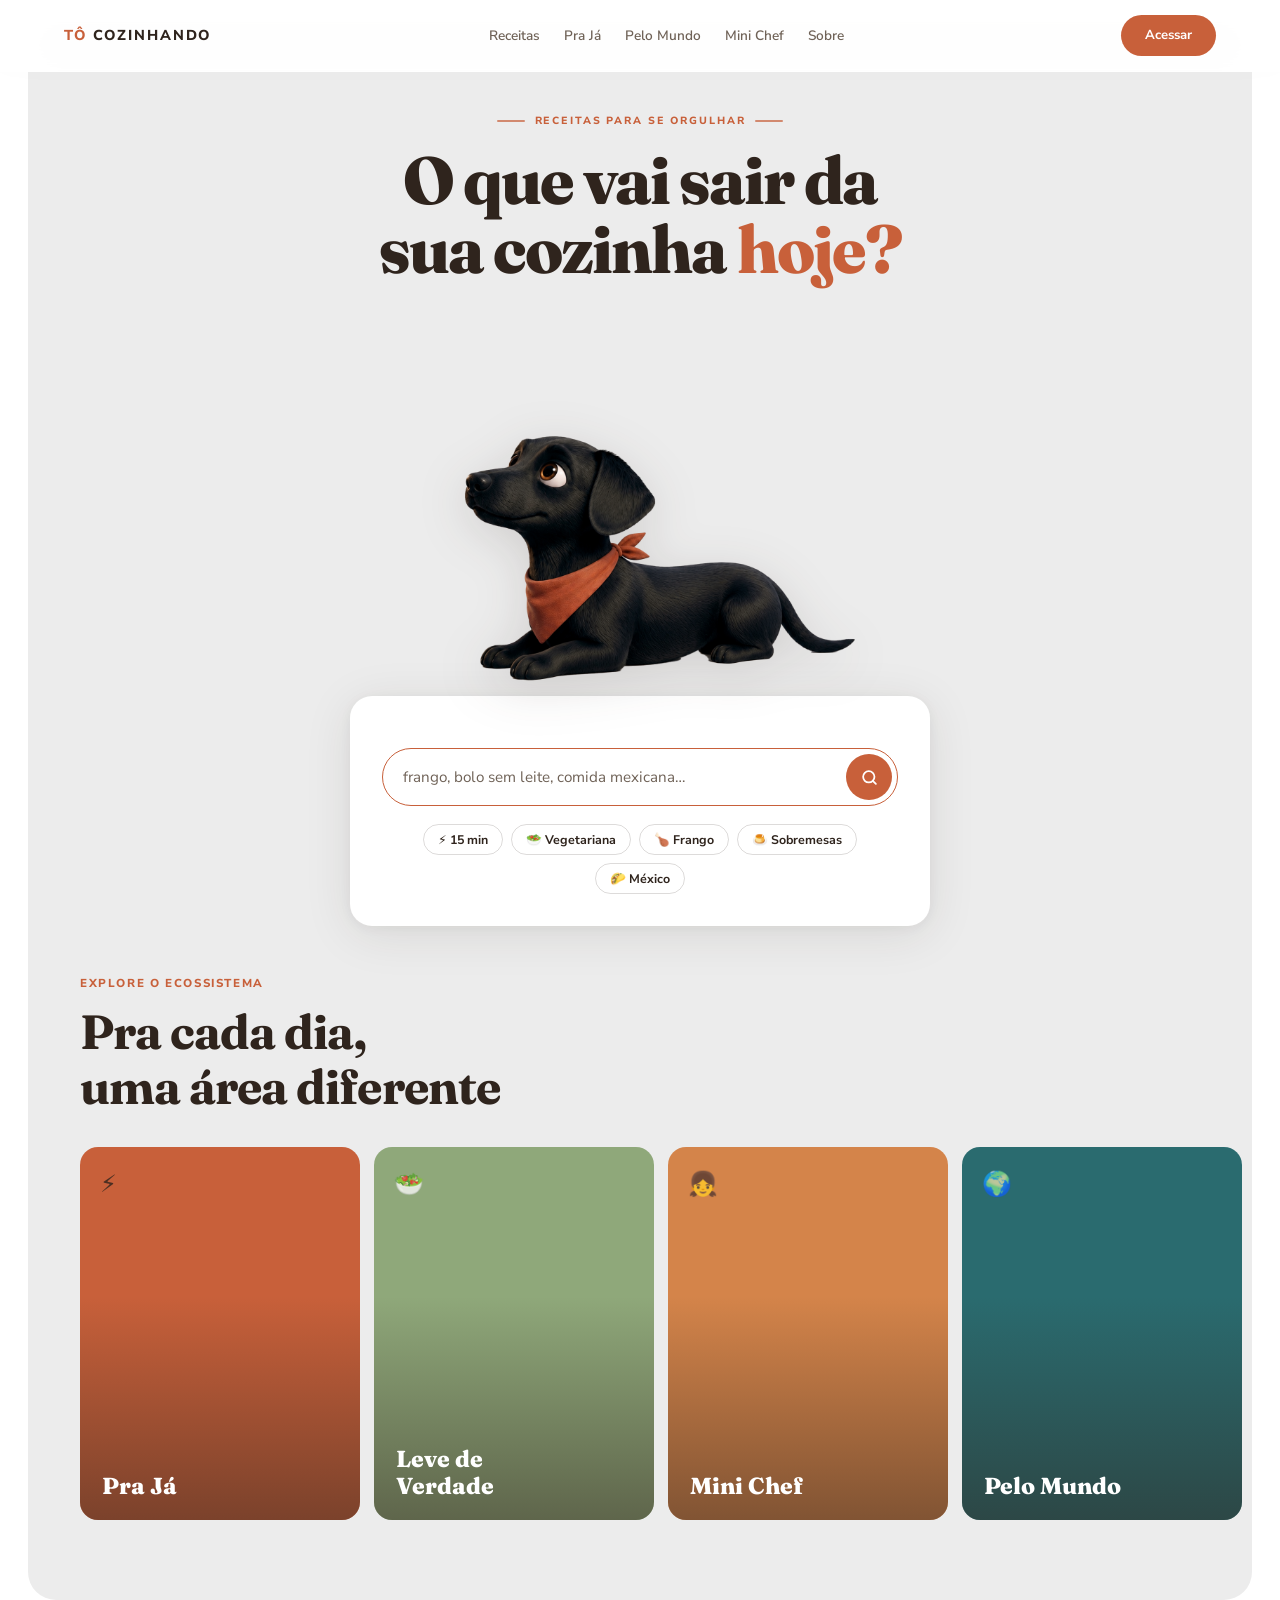
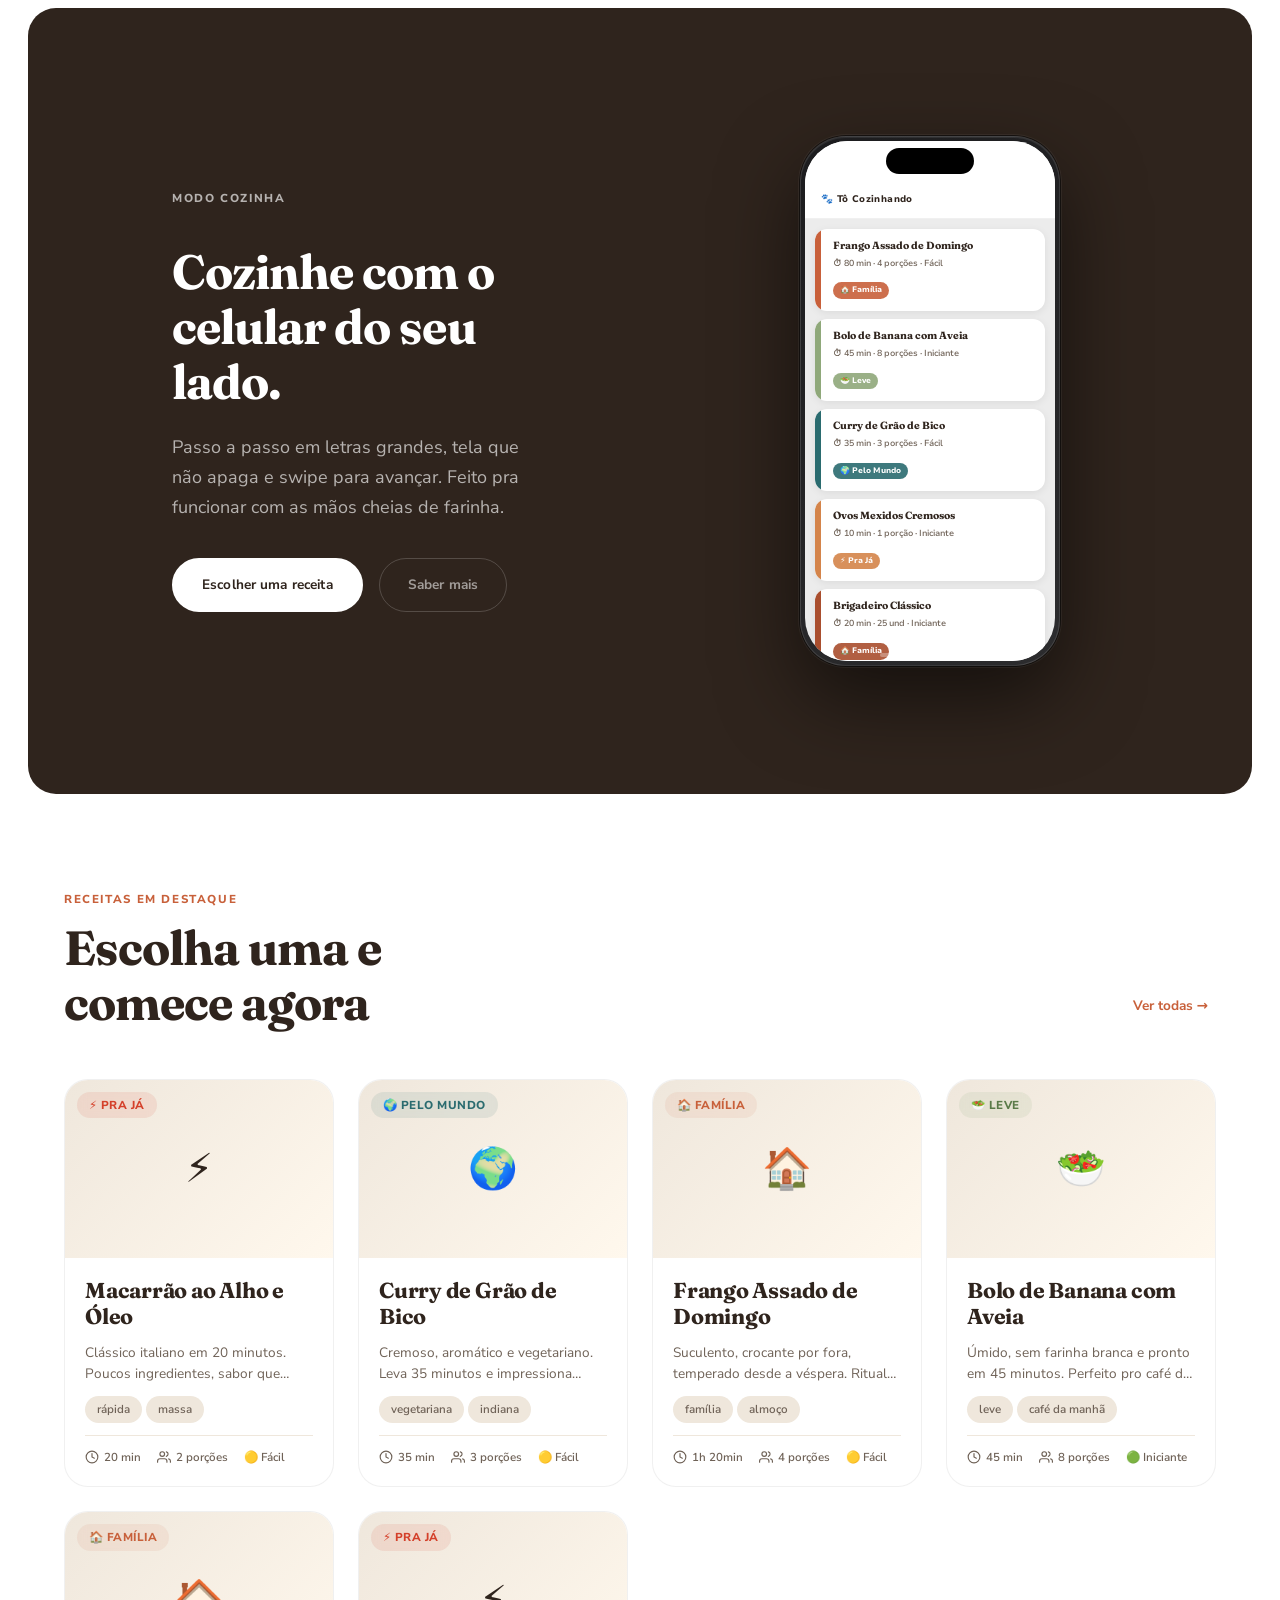
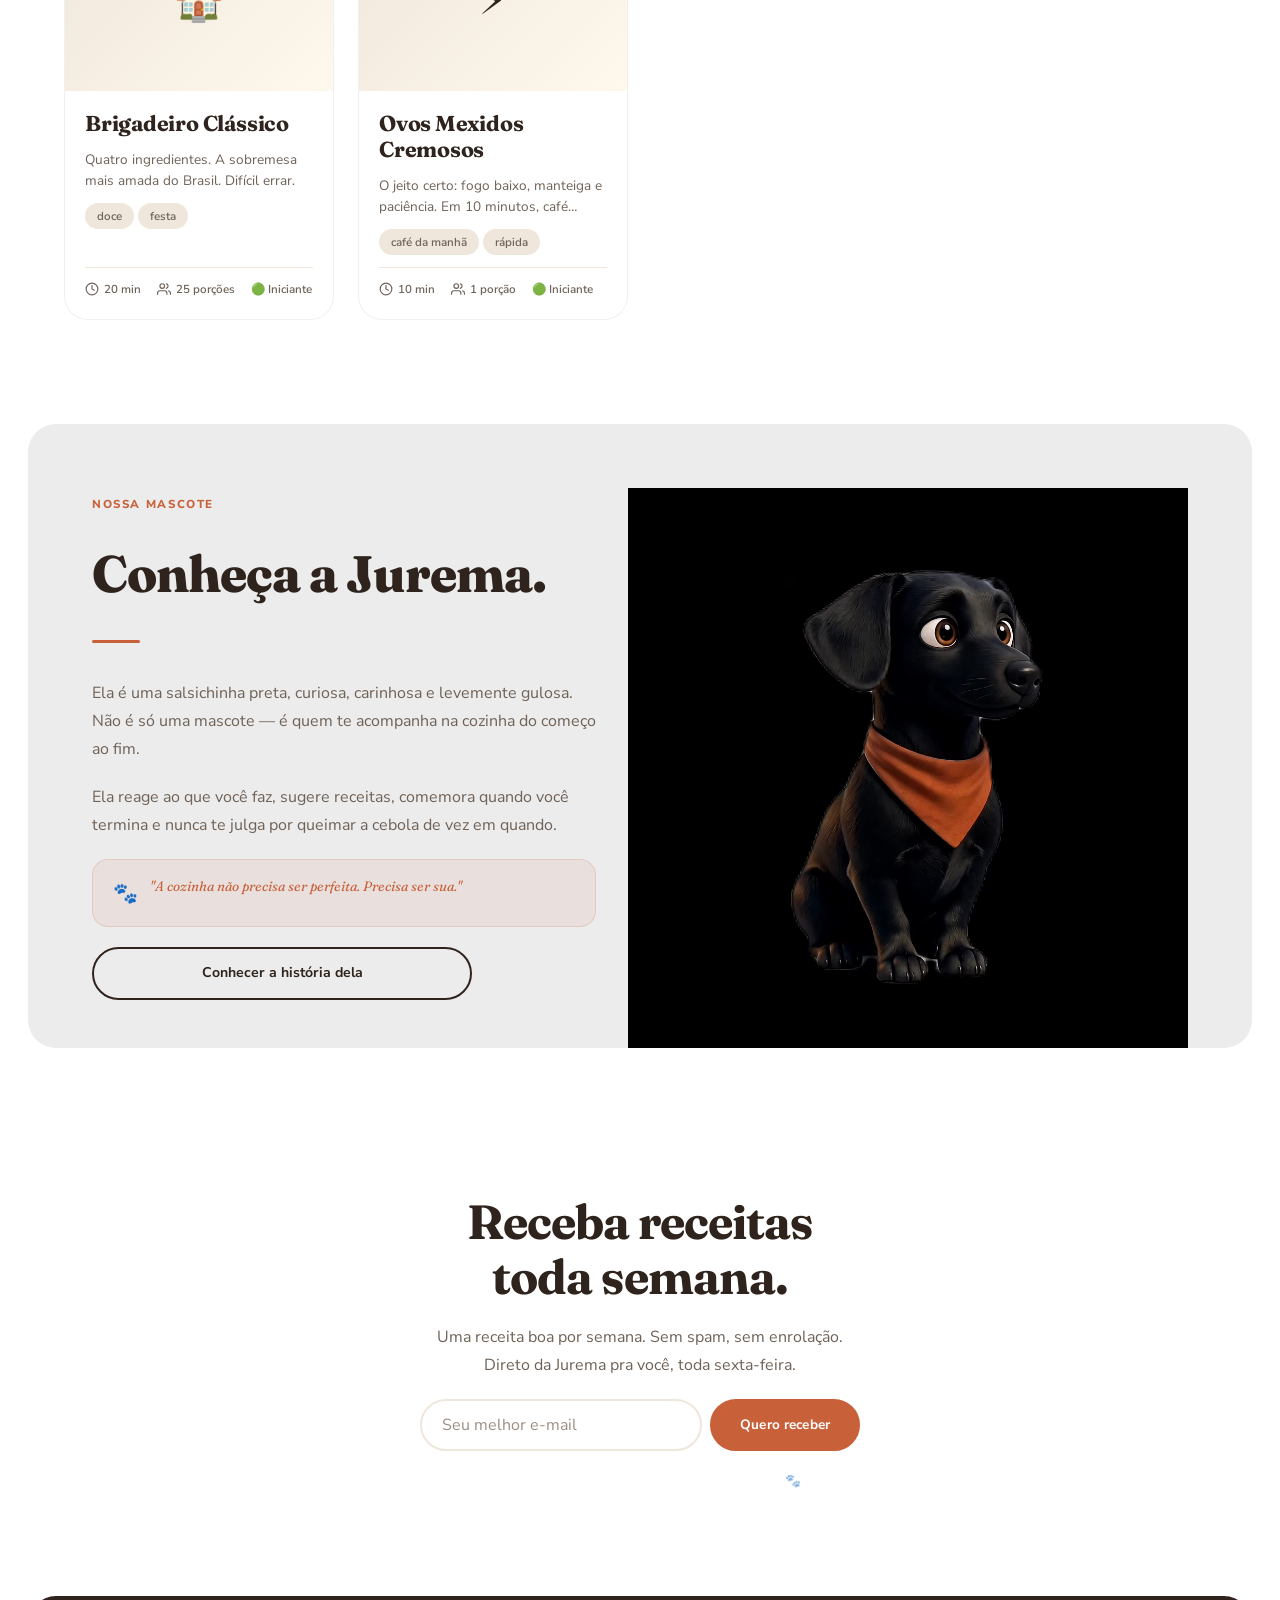
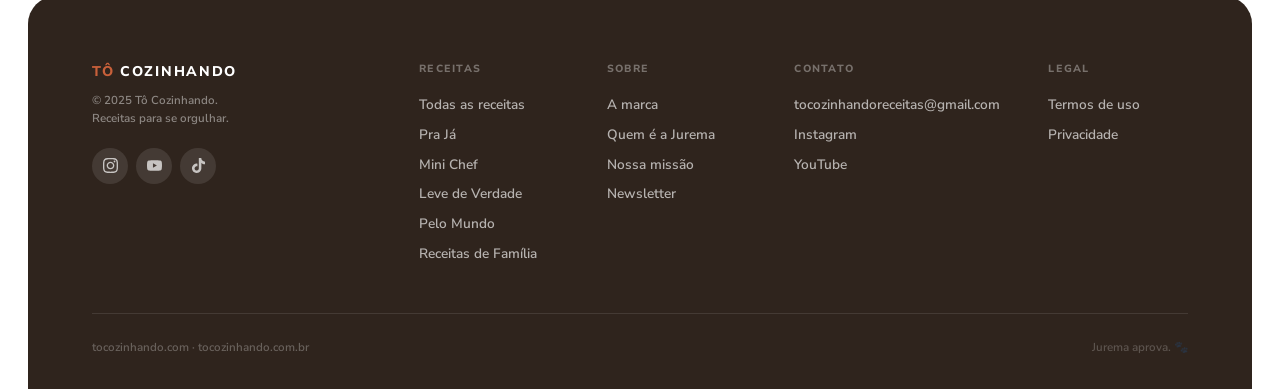
==== commit 587e66e7: "Add files via upload" ====
--- a/index.html
+++ b/index.html
@@ -1128,13 +1128,16 @@
             </a>
           </div>
 
-          <div class="jurema-v2-img">
-            <!--
-              VÍDEO DA JUREMA
-              Safari/iPhone: adicione jurema-apresentacao.mp4 na mesma pasta
-              para que o vídeo toque no iOS.
-              Converta no cloudconvert.com: WebM → MP4 (H.264)
-            -->
+          <div class="jurema-v2-img" id="jurema-intro-wrap">
+            <!-- Imagem de fallback — sempre visível até o vídeo confirmar que tocou -->
+            <img
+              id="jurema-intro-img"
+              src="assets/imagens/jurema/IMG_6907.PNG"
+              alt="Jurema sentada segurando uma colher de pau"
+              class="jurema-v2-video"
+              loading="lazy"
+            >
+            <!-- Vídeo oculto — JS mostra só se conseguir tocar -->
             <video
               id="jurema-video"
               class="jurema-v2-video"
@@ -1144,21 +1147,12 @@
               playsinline
               webkit-playsinline
               disablepictureinpicture
-              preload="metadata"
-              aria-label="Jurema, a mascote do Tô Cozinhando, se apresentando"
-              poster="assets/imagens/jurema/IMG_6907.PNG"
+              preload="auto"
+              aria-label="Jurema se apresentando"
+              style="display:none;"
             >
-              <!-- MP4 primeiro: suportado por TODOS os browsers incluindo Safari/iOS -->
               <source src="assets/imagens/jurema/jurema-apresentacao.mp4"  type="video/mp4">
-              <!-- WebM: Chrome, Firefox, Edge -->
               <source src="assets/imagens/jurema/jurema-apresentacao.webm" type="video/webm">
-              <!-- Fallback: imagem se nenhum formato tocar -->
-              <img
-                src="assets/imagens/jurema/IMG_6907.PNG"
-                alt="Jurema sentada segurando uma colher de pau"
-                class="jurema-v2-img-fallback"
-                loading="lazy"
-              >
             </video>
           </div>
 
@@ -1344,41 +1338,48 @@
 
 
   <script>
-    /* Força autoplay do vídeo da Jurema e trata fallback */
-    window.addEventListener('DOMContentLoaded', () => {
-      const v = document.getElementById('jurema-video');
-      if (!v) return;
-
-      v.muted = true;
-
-      const tryPlay = () => {
-        const p = v.play();
-        if (p !== undefined) {
-          p.catch(() => {
-            // Vídeo bloqueado — mostra poster (imagem definida no atributo poster)
-            v.style.display = 'block';
+    /* Jurema vídeo — estratégia simples:
+       1. Imagem sempre visível por padrão (fallback garantido)
+       2. Tenta tocar o vídeo
+       3. Se funcionar: esconde imagem, mostra vídeo
+       4. Se falhar: imagem permanece visível */
+    (function() {
+      const img = document.getElementById('jurema-intro-img');
+      const vid = document.getElementById('jurema-video');
+      if (!img || !vid) return;
+
+      vid.muted = true;
+
+      function showVideo() {
+        vid.style.display = 'block';
+        img.style.display = 'none';
+      }
+
+      function play() {
+        var p = vid.play();
+        if (p && p.then) {
+          p.then(showVideo).catch(function() {
+            /* Mantém imagem visível — sem ação */
           });
+        } else {
+          showVideo();
         }
-      };
-
-      // Tenta imediatamente
-      tryPlay();
-
-      // Tenta de novo no primeiro toque (necessário em alguns iOS)
-      document.addEventListener('touchstart', tryPlay, { once: true });
-      document.addEventListener('click',      tryPlay, { once: true });
-
-      // Se o vídeo falhar em carregar (formato não suportado sem MP4)
-      v.addEventListener('error', () => {
-        // Mostra a imagem de poster como fallback visual
-        const img = v.querySelector('img');
-        if (img) {
-          img.style.display = 'block';
-          v.style.display = 'none';
-          v.parentElement.appendChild(img);
-        }
+      }
+
+      /* Aguarda o vídeo ter dados suficientes antes de tentar */
+      if (vid.readyState >= 3) {
+        play();
+      } else {
+        vid.addEventListener('canplay', play, { once: true });
+      }
+
+      /* Tenta de novo no primeiro gesto do usuário (iOS) */
+      ['touchend', 'click'].forEach(function(ev) {
+        document.addEventListener(ev, function() {
+          if (vid.paused) play();
+        }, { once: true });
       });
-    });
+    })();
   </script>
 </body>
 </html>
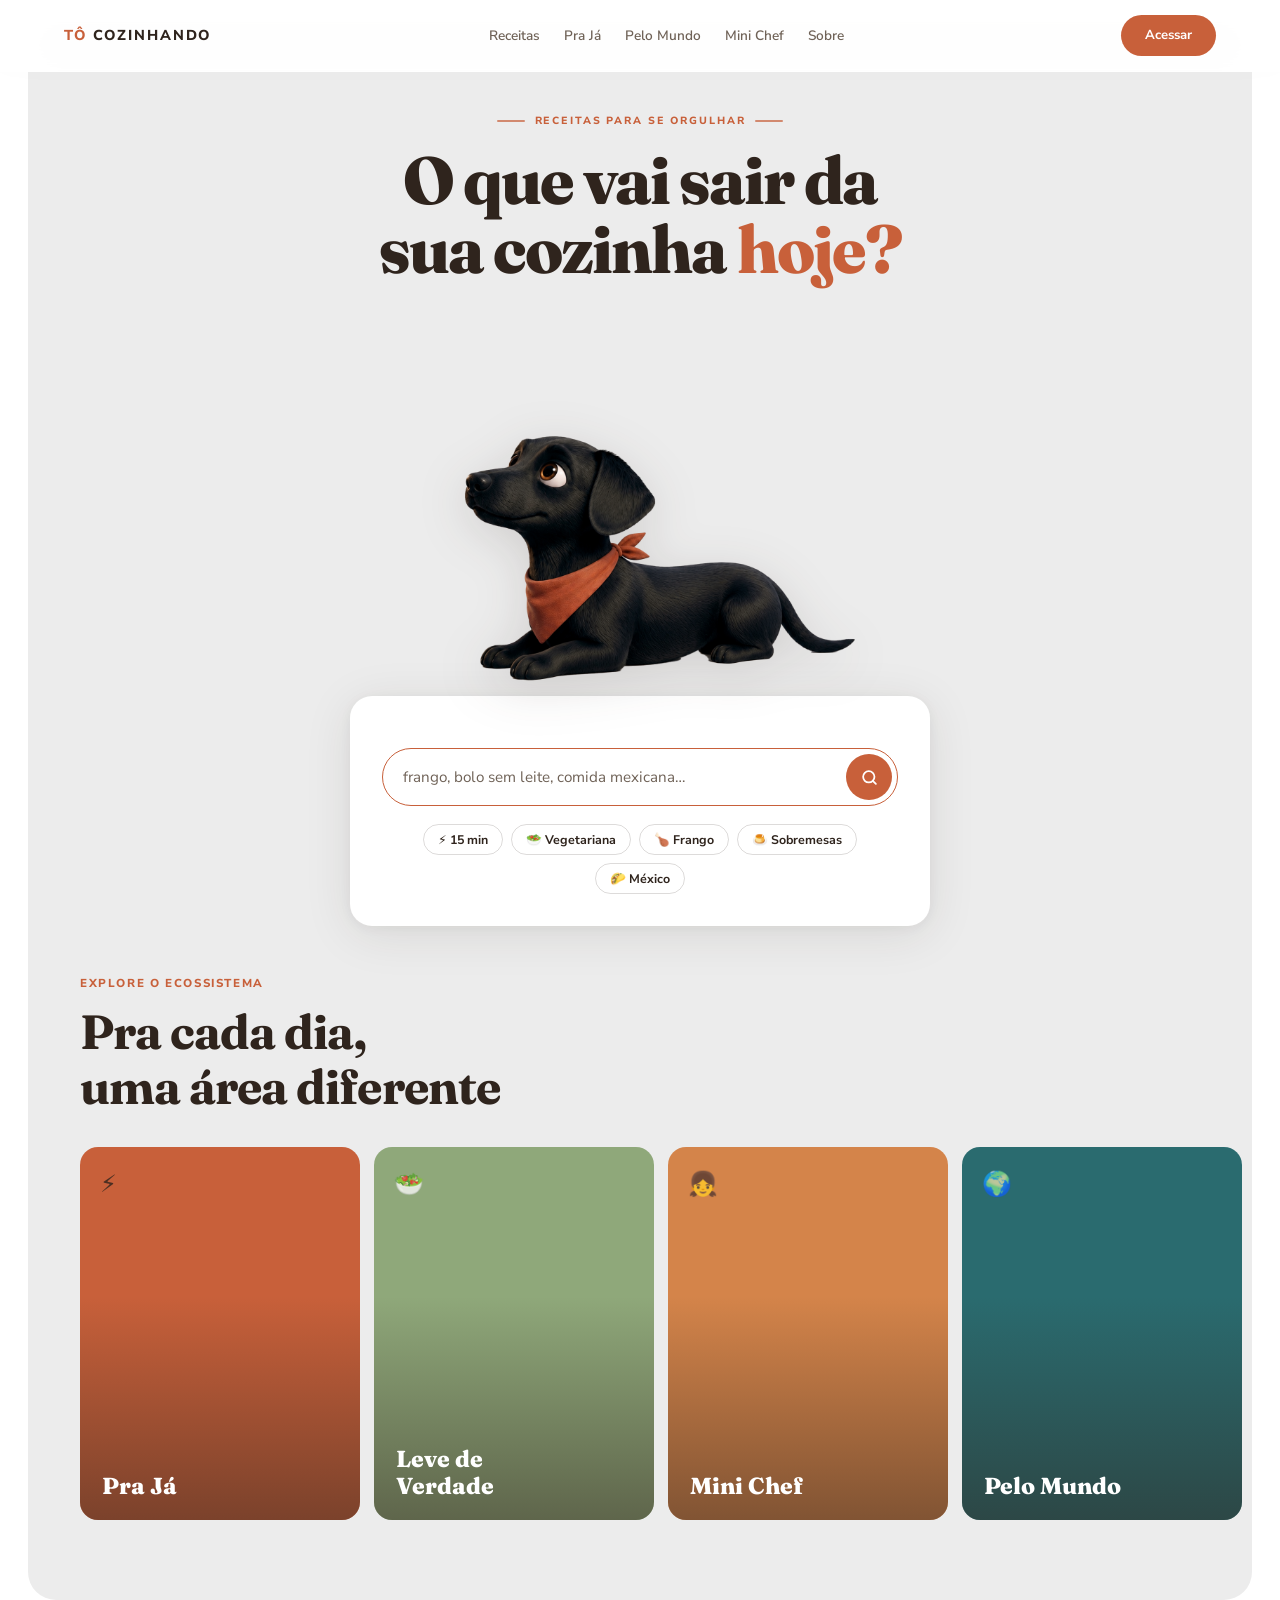
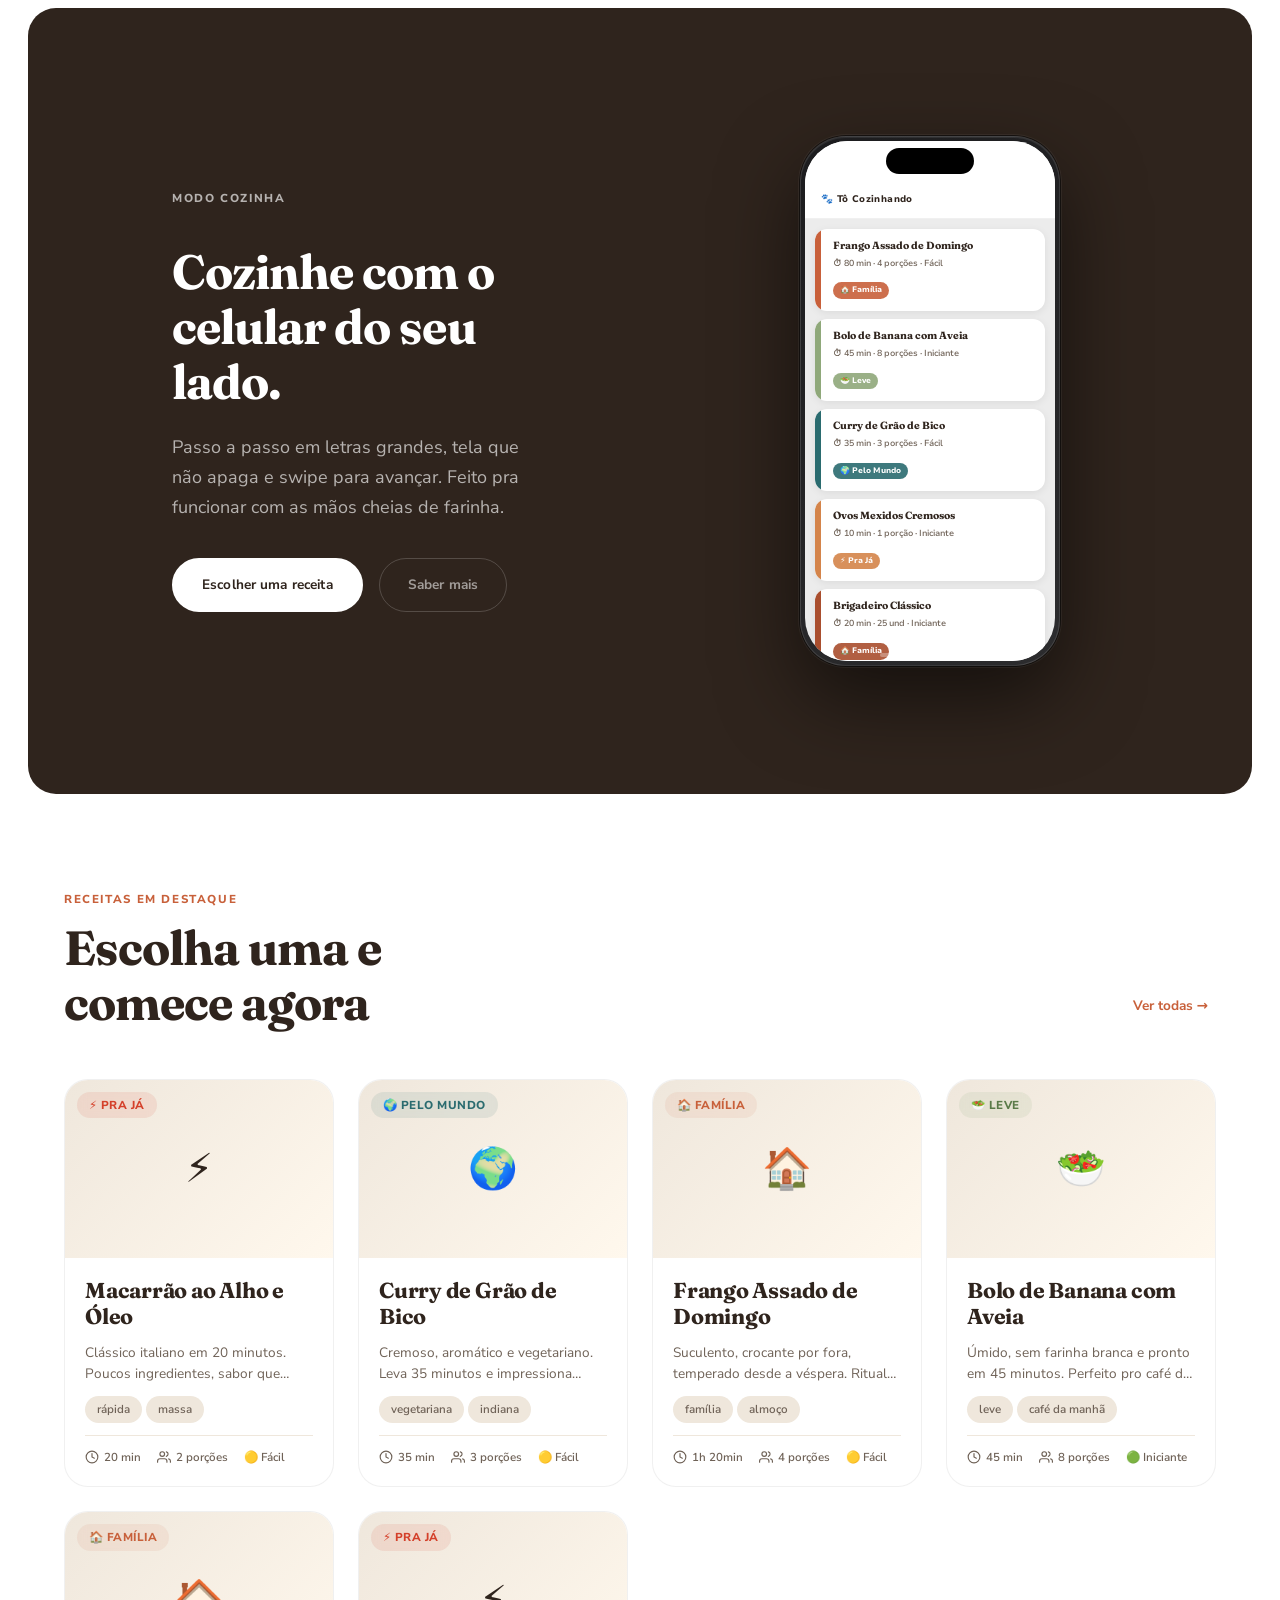
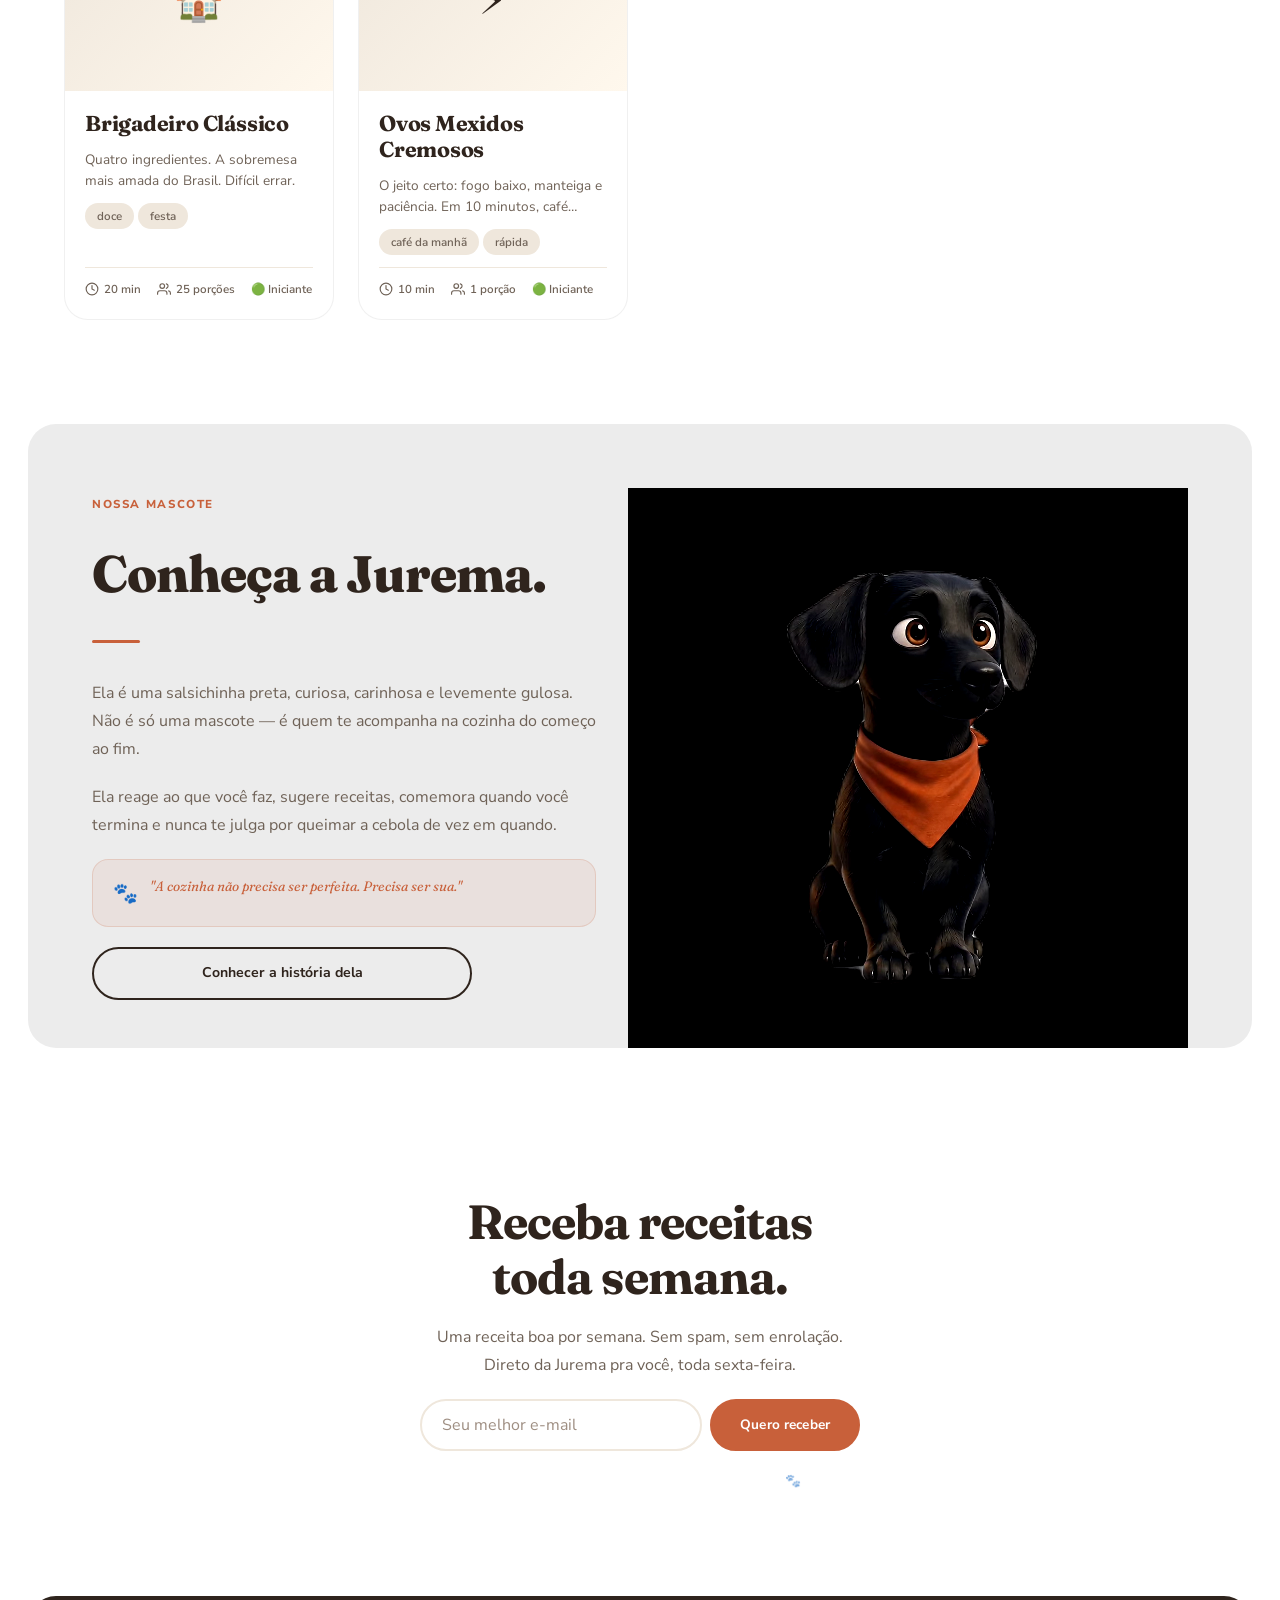
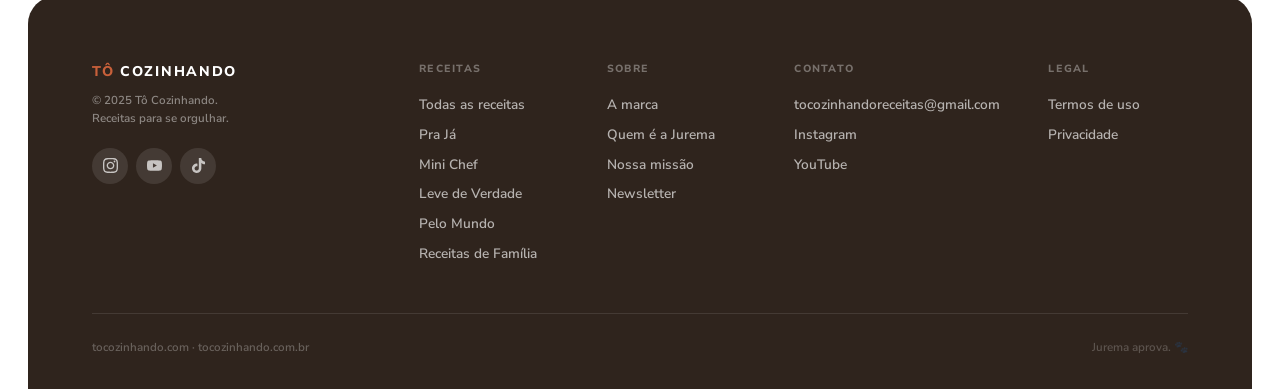
==== commit 620c9169: "Add files via upload" ====
--- a/index.html
+++ b/index.html
@@ -373,6 +373,7 @@
 
     .jurema-v2-img {
       display: flex; justify-content: center; align-items: flex-end;
+      background: transparent;
     }
     .jurema-v2-img img {
       width: clamp(300px, 52vw, 560px);
@@ -398,6 +399,31 @@
     /* Jurema tip: taupe itálico sobre branco levemente tintado */
     .jurema-tip p { font-family: var(--font-display); font-style: italic; }
 
+    /* Vídeo da Jurema — remove fundo preto via mix-blend-mode */
+    .jurema-v2-video {
+      width: clamp(300px, 52vw, 560px);
+      height: auto;
+      display: block;
+      pointer-events: none;
+      /* mix-blend-mode: screen faz pixels pretos (0,0,0) ficarem transparentes */
+      mix-blend-mode: screen;
+      /* Aumenta contraste para compensar o clareamento do blend */
+      filter: contrast(1.15) brightness(1.05);
+    }
+    /* Imagem de fallback — sem blend */
+    #jurema-intro-img {
+      mix-blend-mode: normal;
+      filter: none;
+    }
+    /* Remove controles nativos do browser */
+    .jurema-v2-video::-webkit-media-controls,
+    .jurema-v2-video::-webkit-media-controls-enclosure,
+    .jurema-v2-video::-webkit-media-controls-panel,
+    .jurema-v2-video::-webkit-media-controls-overlay-play-button,
+    .jurema-v2-video::-webkit-media-controls-play-button {
+      display: none !important;
+      -webkit-appearance: none;
+    }
     /* ══════════════════════════════════════════════════════════
        NEWSLETTER — ajustes de contraste
     ══════════════════════════════════════════════════════════ */
@@ -535,6 +561,31 @@
       -webkit-appearance: none;
     }
 
+    /* Vídeo da Jurema — remove fundo preto via mix-blend-mode */
+    .jurema-v2-video {
+      width: clamp(300px, 52vw, 560px);
+      height: auto;
+      display: block;
+      pointer-events: none;
+      /* mix-blend-mode: screen faz pixels pretos (0,0,0) ficarem transparentes */
+      mix-blend-mode: screen;
+      /* Aumenta contraste para compensar o clareamento do blend */
+      filter: contrast(1.15) brightness(1.05);
+    }
+    /* Imagem de fallback — sem blend */
+    #jurema-intro-img {
+      mix-blend-mode: normal;
+      filter: none;
+    }
+    /* Remove controles nativos do browser */
+    .jurema-v2-video::-webkit-media-controls,
+    .jurema-v2-video::-webkit-media-controls-enclosure,
+    .jurema-v2-video::-webkit-media-controls-panel,
+    .jurema-v2-video::-webkit-media-controls-overlay-play-button,
+    .jurema-v2-video::-webkit-media-controls-play-button {
+      display: none !important;
+      -webkit-appearance: none;
+    }
     /* ══════════════════════════════════════════════════════════
        NEWSLETTER — botão centralizado no mobile
     ══════════════════════════════════════════════════════════ */
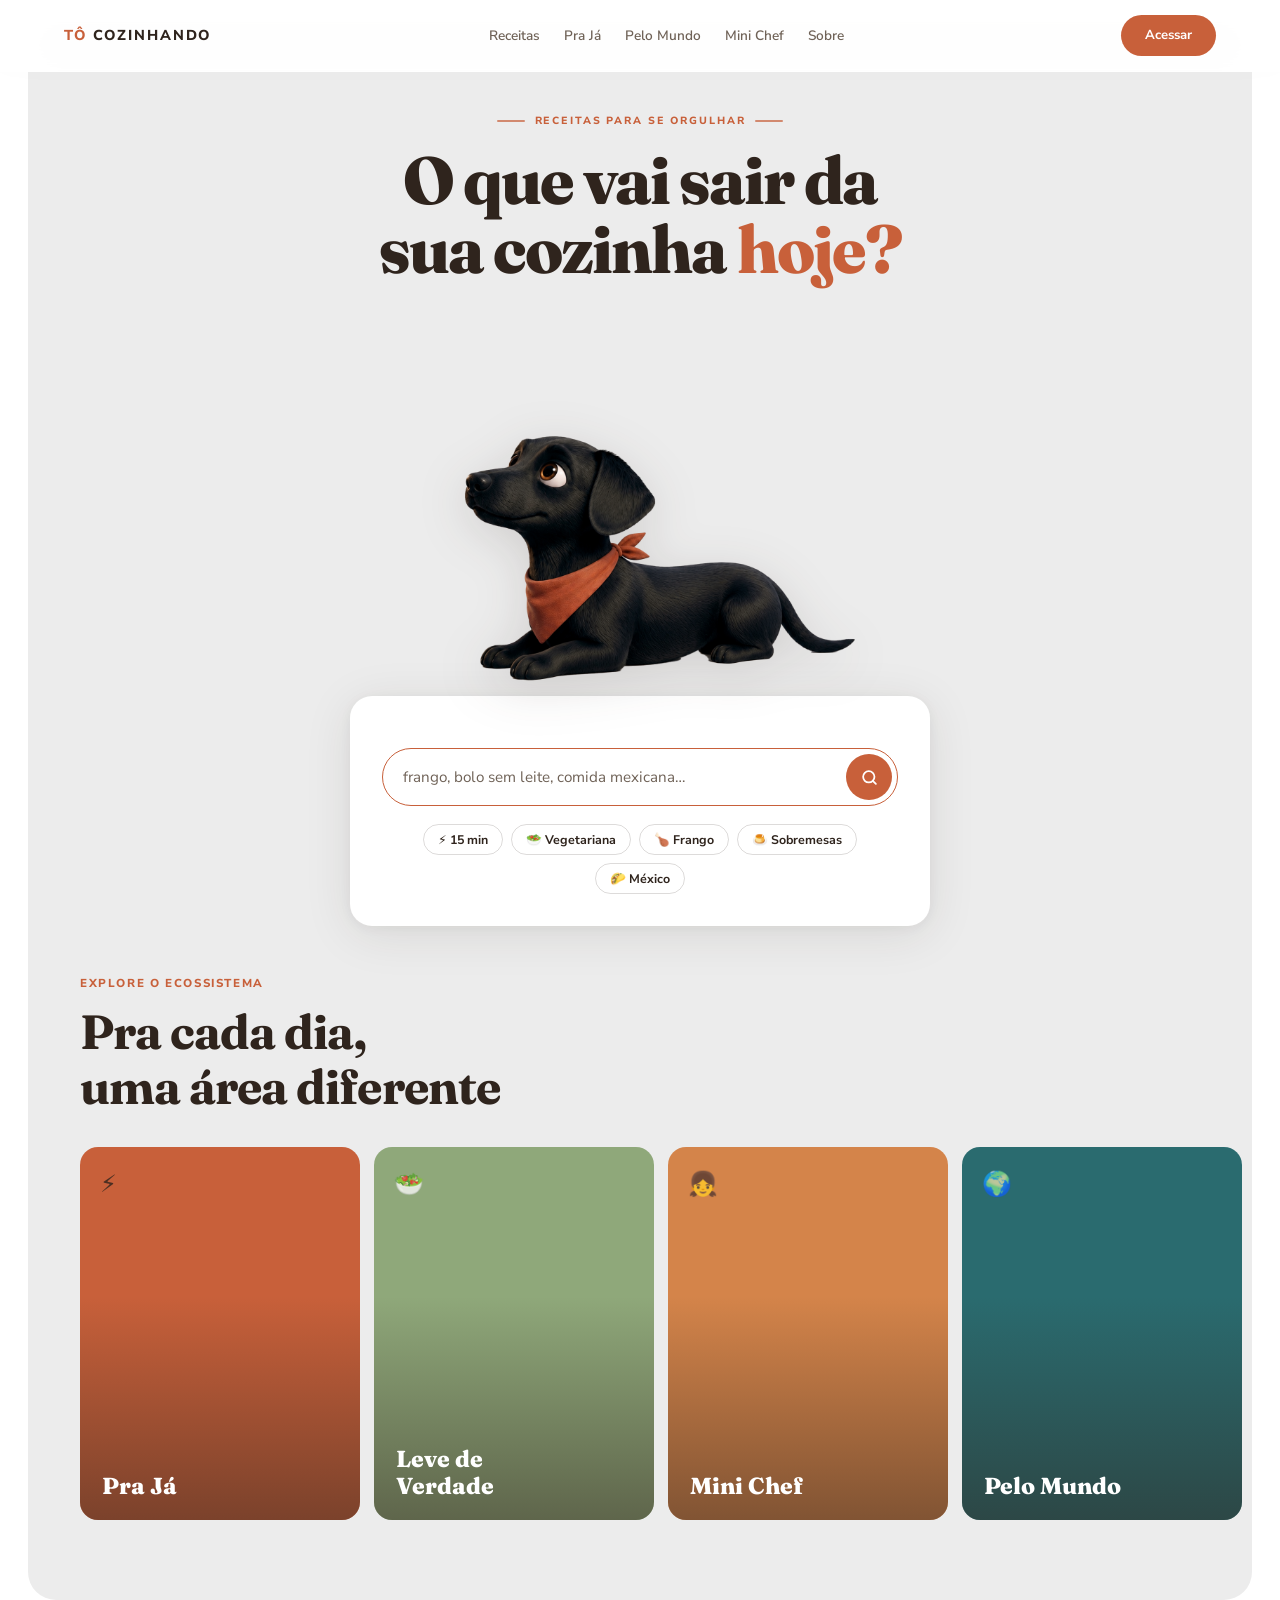
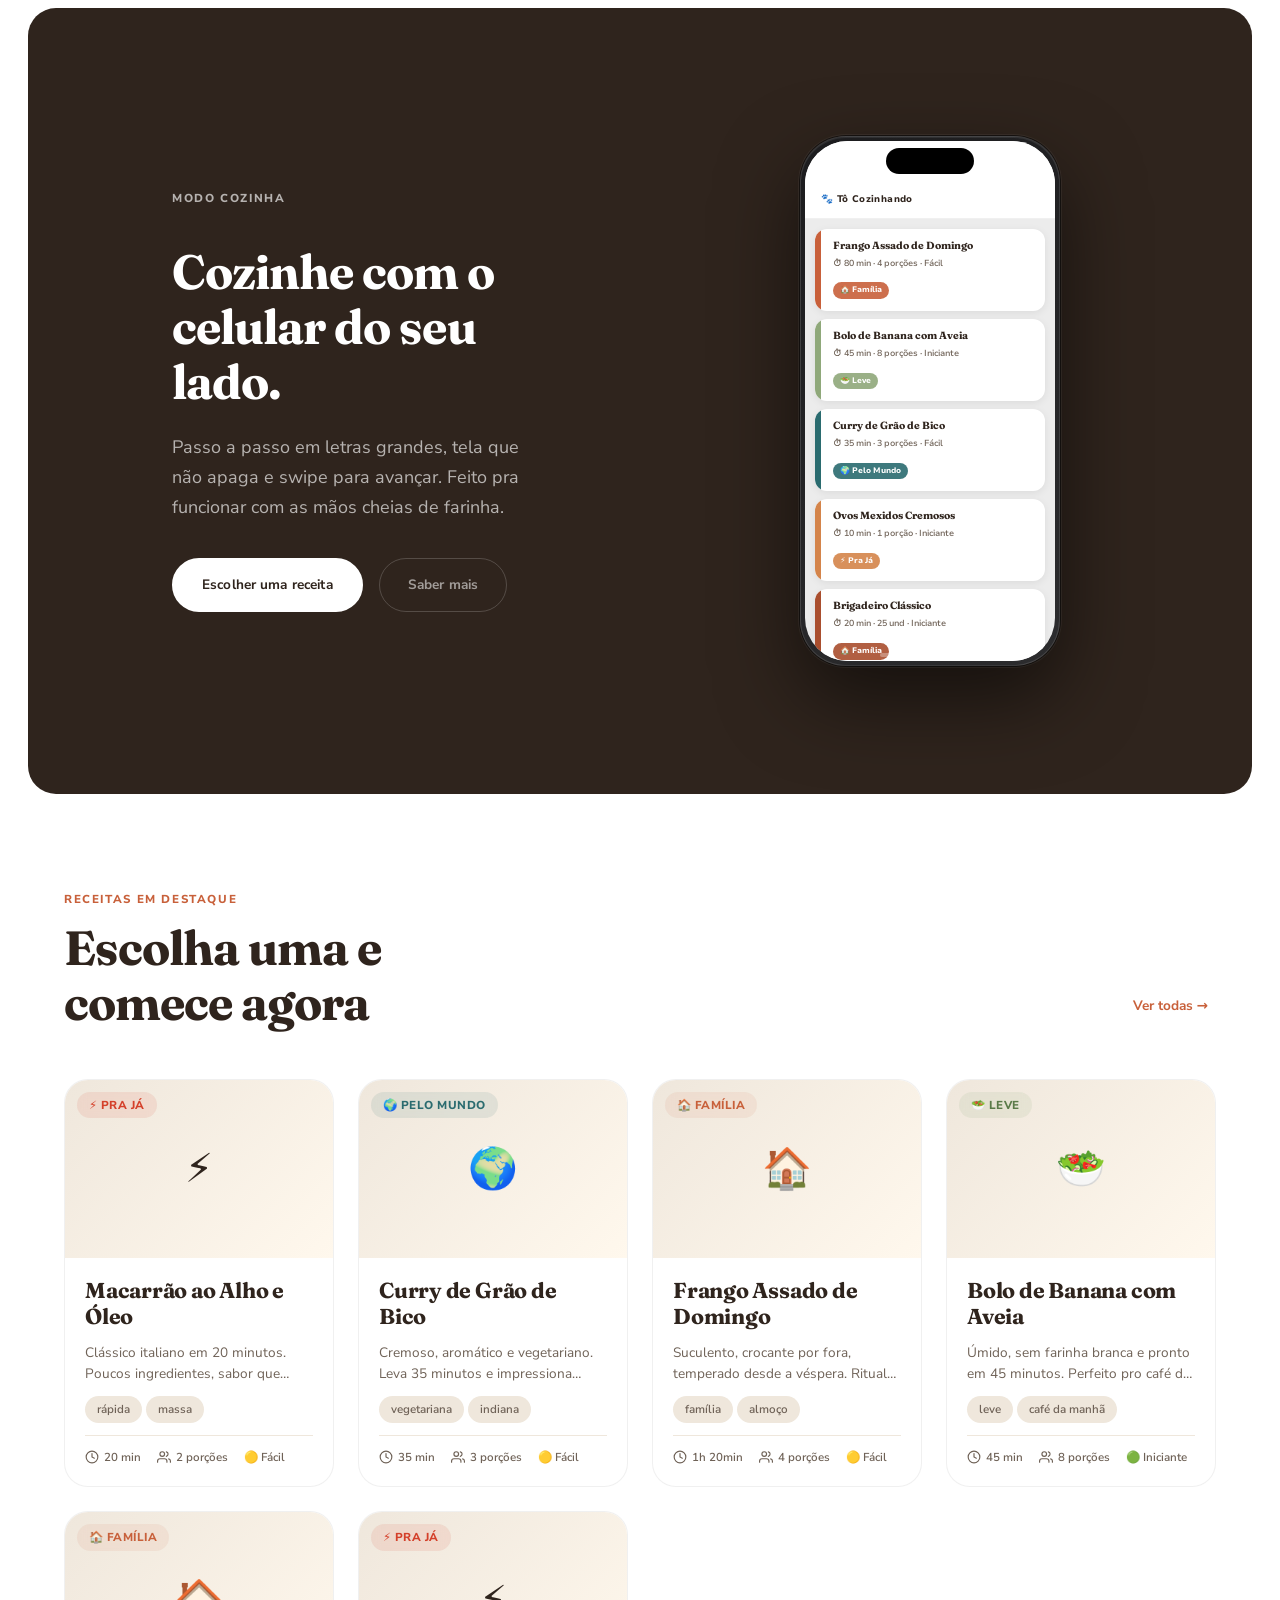
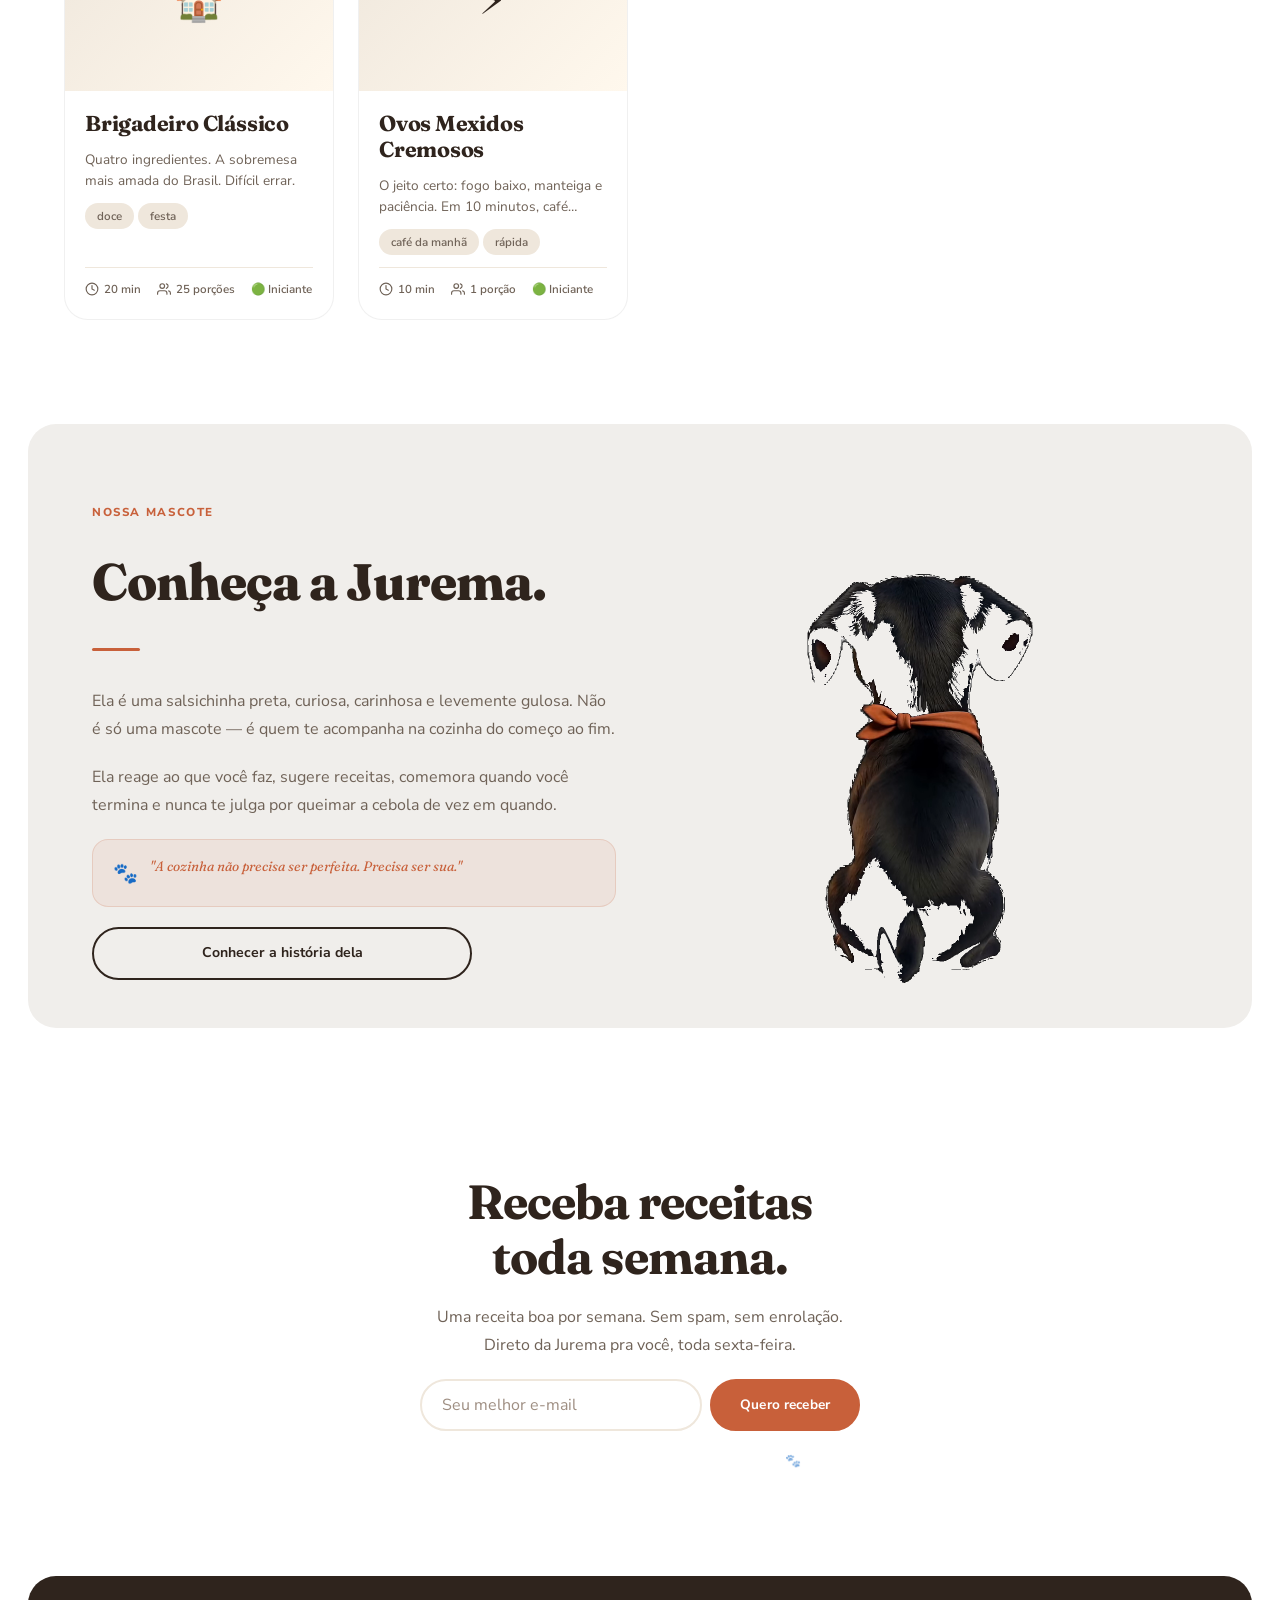
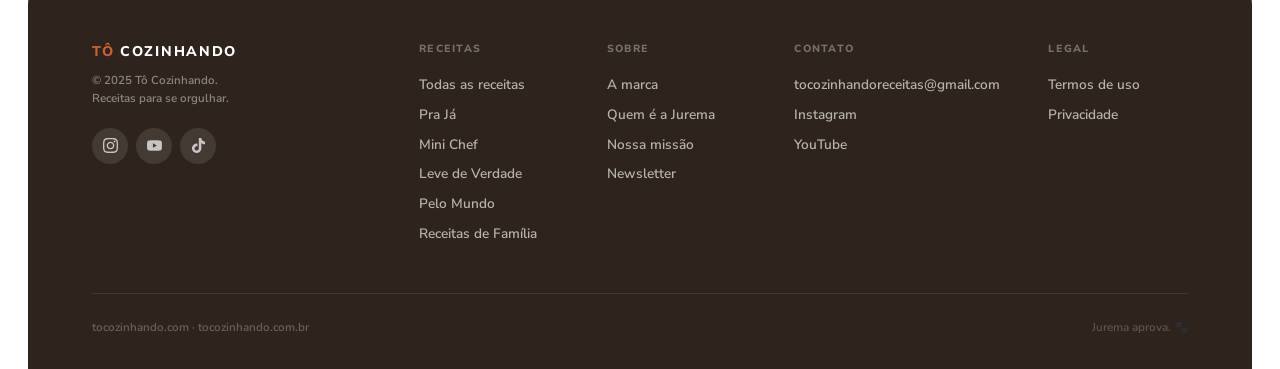
==== commit 17471383: "Add files via upload" ====
--- a/index.html
+++ b/index.html
@@ -344,7 +344,7 @@
        CONHEÇA A JUREMA
     ══════════════════════════════════════════════════════════ */
     .section-jurema-v2 {
-      background: var(--bg-gray);
+      background: #F0EEEB;
       margin: 8px var(--section-mx) 0;
       border-radius: var(--section-r);
       padding: var(--space-16) 0 0;
@@ -399,30 +399,21 @@
     /* Jurema tip: taupe itálico sobre branco levemente tintado */
     .jurema-tip p { font-family: var(--font-display); font-style: italic; }
 
-    /* Vídeo da Jurema — remove fundo preto via mix-blend-mode */
-    .jurema-v2-video {
-      width: clamp(300px, 52vw, 560px);
+    /* Canvas da Jurema — transparente sobre o fundo da seção */
+    #jurema-canvas {
+      width: clamp(280px, 50vw, 540px);
+      height: auto;
+      display: none;            /* JS ativa quando vídeo carrega */
+      pointer-events: none;
+      background: transparent;
+    }
+
+    /* Imagem fallback */
+    #jurema-intro-img {
+      width: clamp(280px, 50vw, 540px);
       height: auto;
       display: block;
       pointer-events: none;
-      /* mix-blend-mode: screen faz pixels pretos (0,0,0) ficarem transparentes */
-      mix-blend-mode: screen;
-      /* Aumenta contraste para compensar o clareamento do blend */
-      filter: contrast(1.15) brightness(1.05);
-    }
-    /* Imagem de fallback — sem blend */
-    #jurema-intro-img {
-      mix-blend-mode: normal;
-      filter: none;
-    }
-    /* Remove controles nativos do browser */
-    .jurema-v2-video::-webkit-media-controls,
-    .jurema-v2-video::-webkit-media-controls-enclosure,
-    .jurema-v2-video::-webkit-media-controls-panel,
-    .jurema-v2-video::-webkit-media-controls-overlay-play-button,
-    .jurema-v2-video::-webkit-media-controls-play-button {
-      display: none !important;
-      -webkit-appearance: none;
     }
     /* ══════════════════════════════════════════════════════════
        NEWSLETTER — ajustes de contraste
@@ -561,30 +552,21 @@
       -webkit-appearance: none;
     }
 
-    /* Vídeo da Jurema — remove fundo preto via mix-blend-mode */
-    .jurema-v2-video {
-      width: clamp(300px, 52vw, 560px);
+    /* Canvas da Jurema — transparente sobre o fundo da seção */
+    #jurema-canvas {
+      width: clamp(280px, 50vw, 540px);
+      height: auto;
+      display: none;            /* JS ativa quando vídeo carrega */
+      pointer-events: none;
+      background: transparent;
+    }
+
+    /* Imagem fallback */
+    #jurema-intro-img {
+      width: clamp(280px, 50vw, 540px);
       height: auto;
       display: block;
       pointer-events: none;
-      /* mix-blend-mode: screen faz pixels pretos (0,0,0) ficarem transparentes */
-      mix-blend-mode: screen;
-      /* Aumenta contraste para compensar o clareamento do blend */
-      filter: contrast(1.15) brightness(1.05);
-    }
-    /* Imagem de fallback — sem blend */
-    #jurema-intro-img {
-      mix-blend-mode: normal;
-      filter: none;
-    }
-    /* Remove controles nativos do browser */
-    .jurema-v2-video::-webkit-media-controls,
-    .jurema-v2-video::-webkit-media-controls-enclosure,
-    .jurema-v2-video::-webkit-media-controls-panel,
-    .jurema-v2-video::-webkit-media-controls-overlay-play-button,
-    .jurema-v2-video::-webkit-media-controls-play-button {
-      display: none !important;
-      -webkit-appearance: none;
     }
     /* ══════════════════════════════════════════════════════════
        NEWSLETTER — botão centralizado no mobile
@@ -1180,27 +1162,26 @@
           </div>
 
           <div class="jurema-v2-img" id="jurema-intro-wrap">
-            <!-- Imagem de fallback — sempre visível até o vídeo confirmar que tocou -->
+            <!-- Canvas renderiza o vídeo quadro a quadro sem fundo preto -->
+            <canvas
+              id="jurema-canvas"
+              aria-label="Jurema, a mascote do Tô Cozinhando, se apresentando"
+              role="img"
+            ></canvas>
+            <!-- Imagem fallback — JS troca pelo canvas quando vídeo carrega -->
             <img
               id="jurema-intro-img"
               src="assets/imagens/jurema/IMG_6907.PNG"
               alt="Jurema sentada segurando uma colher de pau"
-              class="jurema-v2-video"
               loading="lazy"
             >
-            <!-- Vídeo oculto — JS mostra só se conseguir tocar -->
+            <!-- Vídeo oculto — apenas fonte de dados para o canvas -->
             <video
               id="jurema-video"
-              class="jurema-v2-video"
-              autoplay
-              loop
-              muted
-              playsinline
-              webkit-playsinline
-              disablepictureinpicture
-              preload="auto"
-              aria-label="Jurema se apresentando"
-              style="display:none;"
+              autoplay loop muted playsinline webkit-playsinline
+              disablepictureinpicture preload="auto"
+              style="display:none; position:absolute; width:1px; height:1px;"
+              aria-hidden="true"
             >
               <source src="assets/imagens/jurema/jurema-apresentacao.mp4"  type="video/mp4">
               <source src="assets/imagens/jurema/jurema-apresentacao.webm" type="video/webm">
@@ -1389,47 +1370,109 @@
 
 
   <script>
-    /* Jurema vídeo — estratégia simples:
-       1. Imagem sempre visível por padrão (fallback garantido)
-       2. Tenta tocar o vídeo
-       3. Se funcionar: esconde imagem, mostra vídeo
-       4. Se falhar: imagem permanece visível */
+    /* ── JUREMA ANIMADA — Canvas + Flood Fill por frame ──────────
+       Remove o fundo preto do vídeo quadro a quadro usando BFS.
+       O mesmo algoritmo usado para a imagem estática no hero.
+       Fallback: imagem estática se vídeo não carregar.
+    ─────────────────────────────────────────────────────────── */
     (function() {
-      const img = document.getElementById('jurema-intro-img');
-      const vid = document.getElementById('jurema-video');
-      if (!img || !vid) return;
-
-      vid.muted = true;
-
-      function showVideo() {
-        vid.style.display = 'block';
-        img.style.display = 'none';
+      var canvas = document.getElementById('jurema-canvas');
+      var img    = document.getElementById('jurema-intro-img');
+      var vid    = document.getElementById('jurema-video');
+
+      if (!canvas || !img || !vid) return;
+
+      var ctx = canvas.getContext('2d');
+      var raf = null;
+      var W, H;
+      var THRESHOLD = 20; // remove apenas preto puro (0..20)
+
+      function setupCanvas() {
+        W = vid.videoWidth;
+        H = vid.videoHeight;
+        if (!W || !H) return false;
+        canvas.width  = W;
+        canvas.height = H;
+        return true;
       }
 
-      function play() {
+      /* BFS flood fill: remove pixels pretos conectados às bordas */
+      function removeBlack(imageData) {
+        var px  = imageData.data;
+        var vis = new Uint8Array(W * H);
+        var q   = new Int32Array(W * H);
+        var head = 0, tail = 0;
+
+        function isDark(i4) {
+          return px[i4] < THRESHOLD && px[i4+1] < THRESHOLD && px[i4+2] < THRESHOLD;
+        }
+
+        function push(x, y) {
+          var i = y * W + x;
+          if (vis[i] || !isDark(i * 4)) return;
+          vis[i] = 1;
+          q[tail++] = i;
+        }
+
+        /* Semeia as 4 bordas */
+        for (var x = 0; x < W; x++) { push(x, 0); push(x, H-1); }
+        for (var y = 1; y < H-1; y++) { push(0, y); push(W-1, y); }
+
+        /* BFS */
+        while (head < tail) {
+          var idx = q[head++];
+          px[idx * 4 + 3] = 0; /* transparente */
+          var cx = idx % W, cy = (idx / W) | 0;
+          if (cx > 0)   push(cx-1, cy);
+          if (cx < W-1) push(cx+1, cy);
+          if (cy > 0)   push(cx, cy-1);
+          if (cy < H-1) push(cx, cy+1);
+        }
+      }
+
+      /* Loop de render: 1 frame por requestAnimationFrame */
+      function renderFrame() {
+        if (vid.paused || vid.ended) { raf = requestAnimationFrame(renderFrame); return; }
+        ctx.drawImage(vid, 0, 0, W, H);
+        try {
+          var id = ctx.getImageData(0, 0, W, H);
+          removeBlack(id);
+          ctx.putImageData(id, 0, 0);
+        } catch(e) { /* cross-origin ou sem suporte — não faz nada */ }
+        raf = requestAnimationFrame(renderFrame);
+      }
+
+      function startCanvas() {
+        if (!setupCanvas()) return;
+        canvas.style.display = 'block';
+        img.style.display    = 'none';
+        renderFrame();
+      }
+
+      function tryPlay() {
+        vid.muted = true;
         var p = vid.play();
         if (p && p.then) {
-          p.then(showVideo).catch(function() {
-            /* Mantém imagem visível — sem ação */
-          });
+          p.then(startCanvas).catch(function() { /* mantém imagem */ });
         } else {
-          showVideo();
+          startCanvas();
         }
       }
 
-      /* Aguarda o vídeo ter dados suficientes antes de tentar */
-      if (vid.readyState >= 3) {
-        play();
+      /* Inicia quando o vídeo tiver frames disponíveis */
+      if (vid.readyState >= 2) {
+        tryPlay();
       } else {
-        vid.addEventListener('canplay', play, { once: true });
+        vid.addEventListener('loadeddata', tryPlay, { once: true });
       }
 
-      /* Tenta de novo no primeiro gesto do usuário (iOS) */
-      ['touchend', 'click'].forEach(function(ev) {
-        document.addEventListener(ev, function() {
-          if (vid.paused) play();
-        }, { once: true });
-      });
+      /* Retry no primeiro gesto (iOS exige interação do usuário) */
+      function retryOnGesture() {
+        if (!vid.paused) return;
+        tryPlay();
+      }
+      document.addEventListener('touchend', retryOnGesture, { once: true });
+      document.addEventListener('click',    retryOnGesture, { once: true });
     })();
   </script>
 </body>
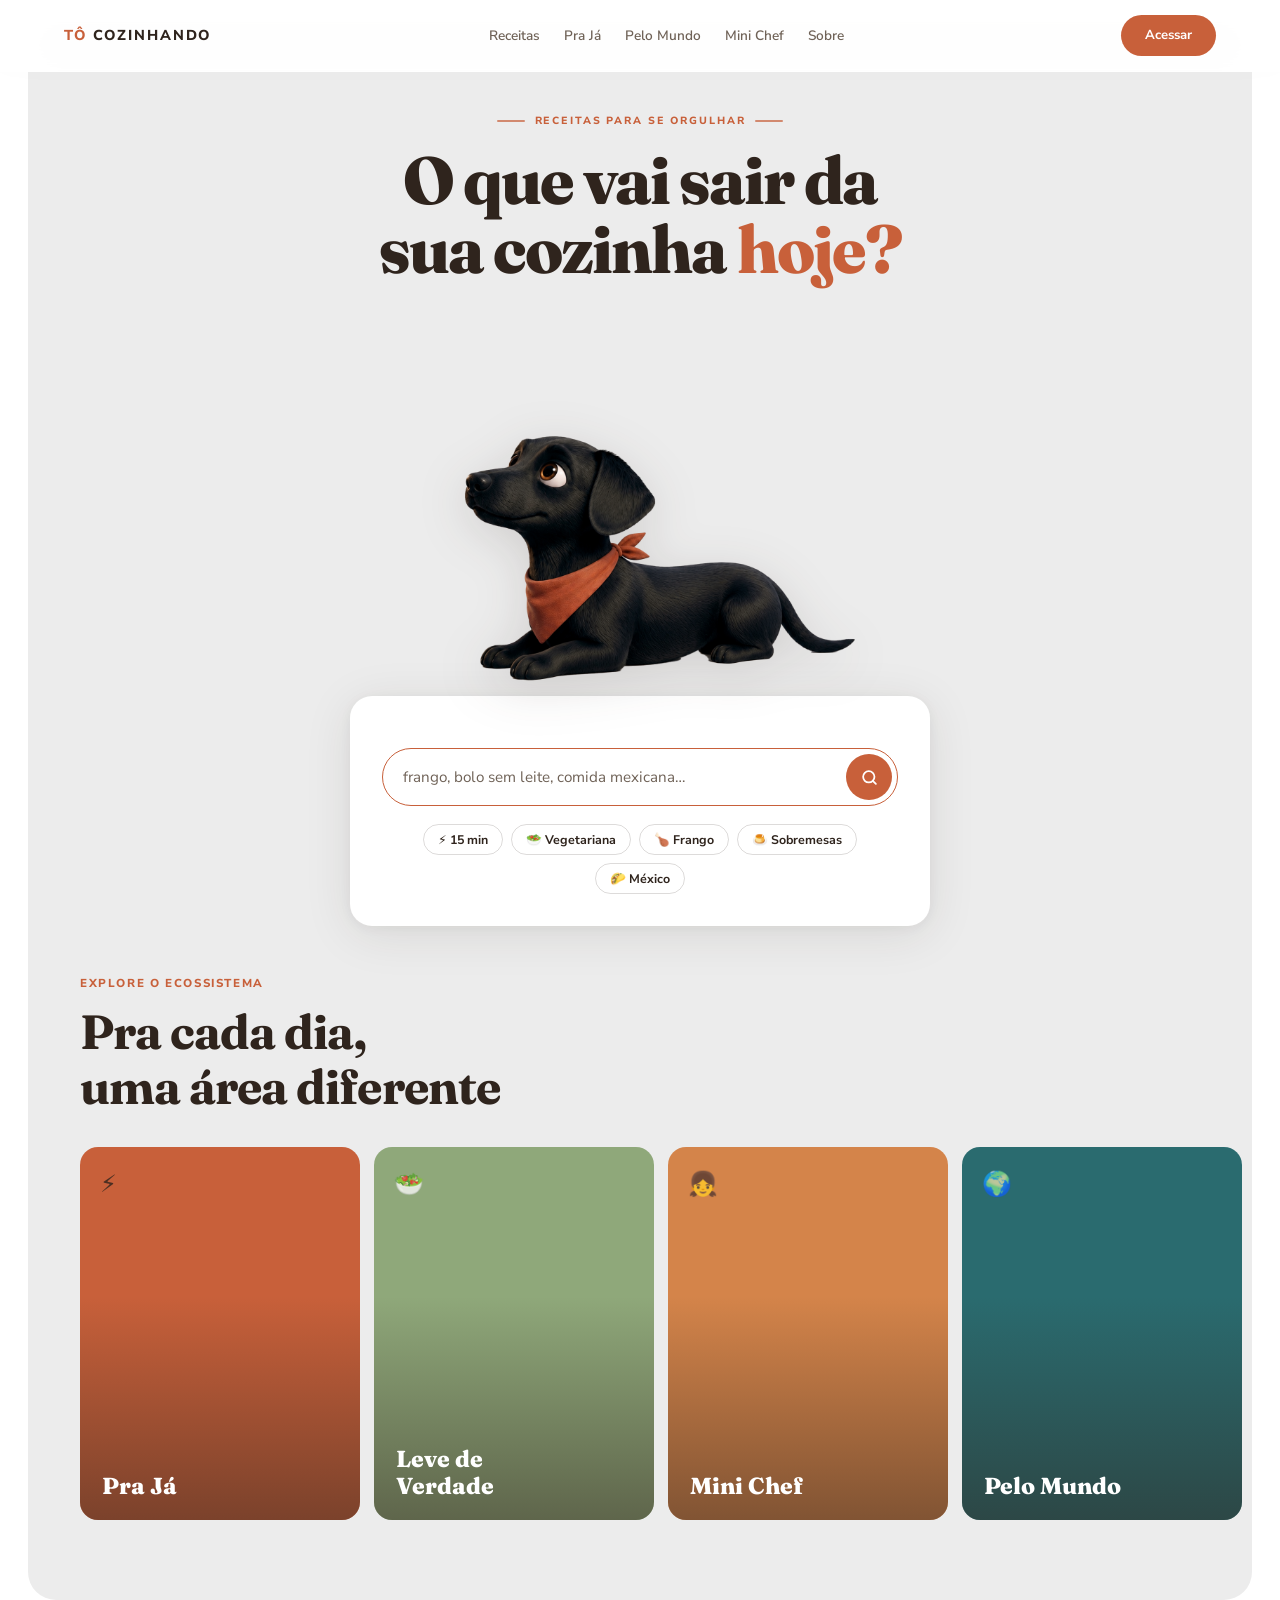
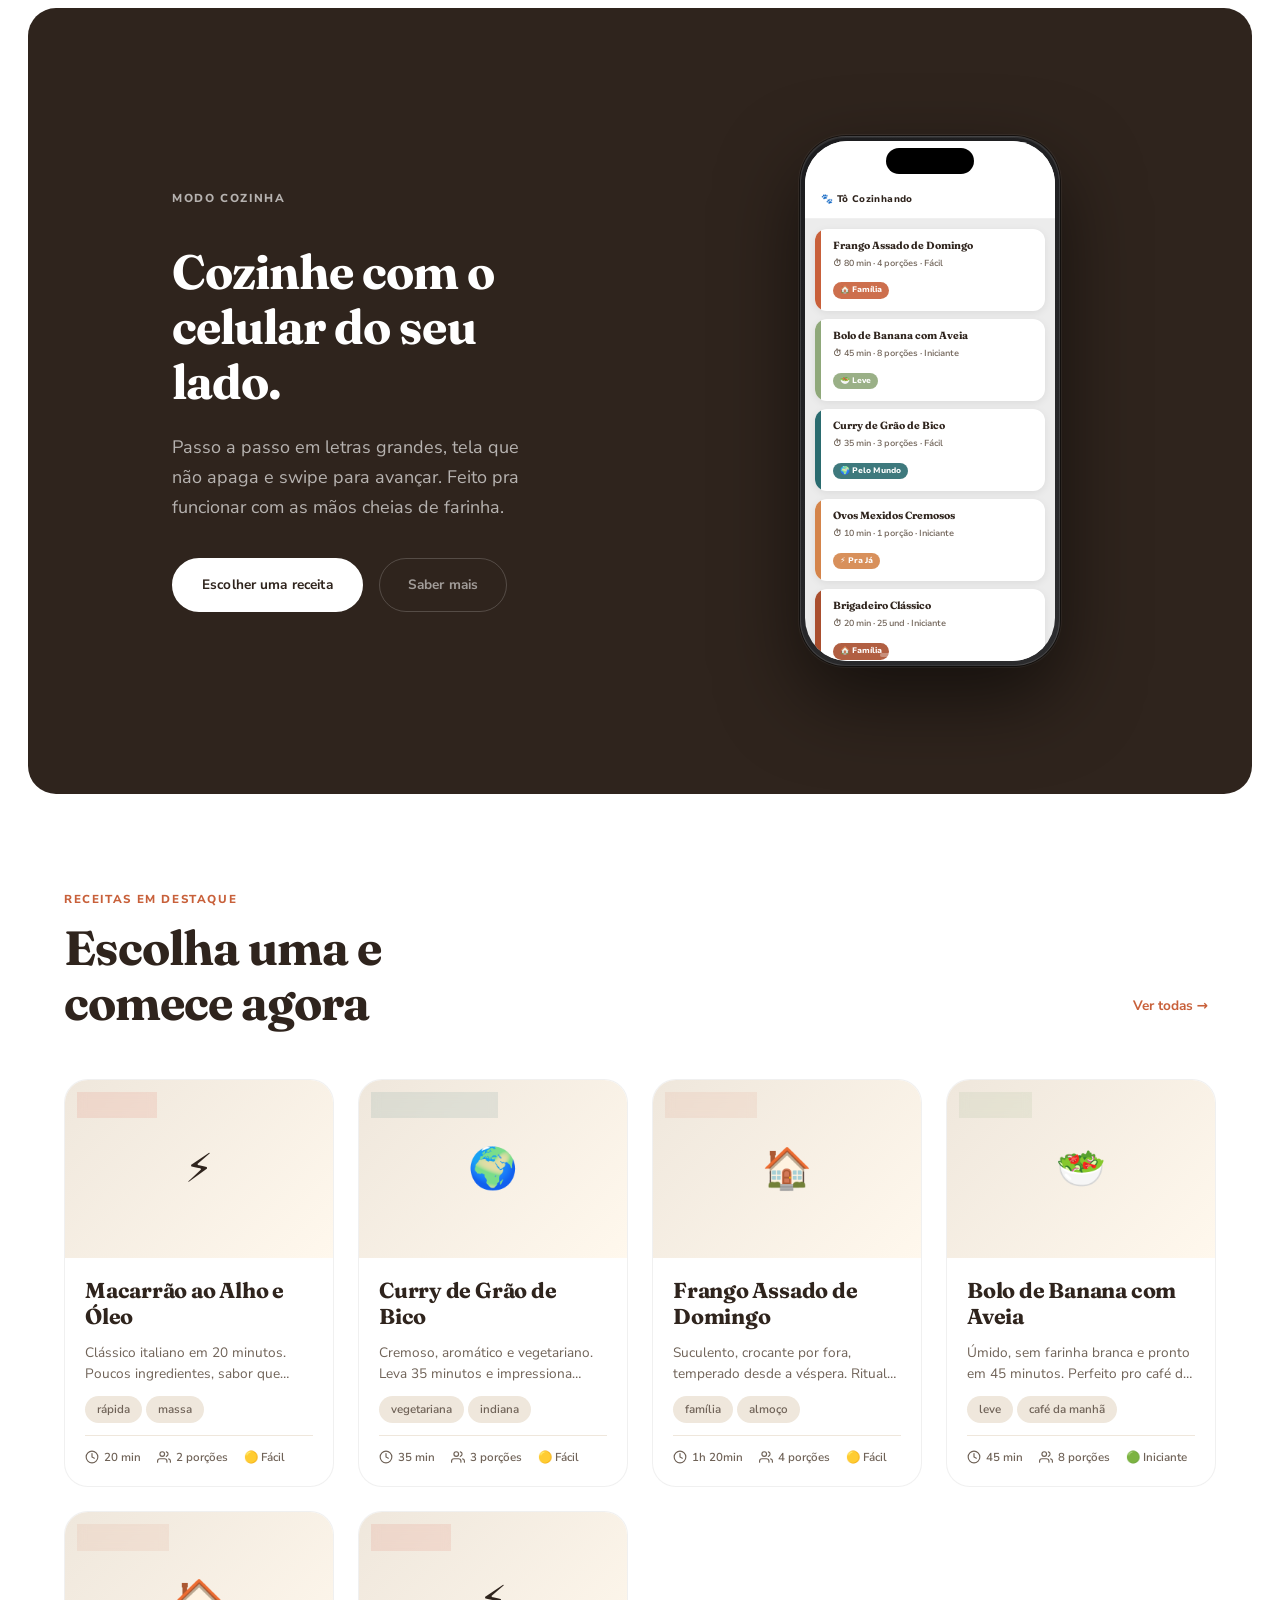
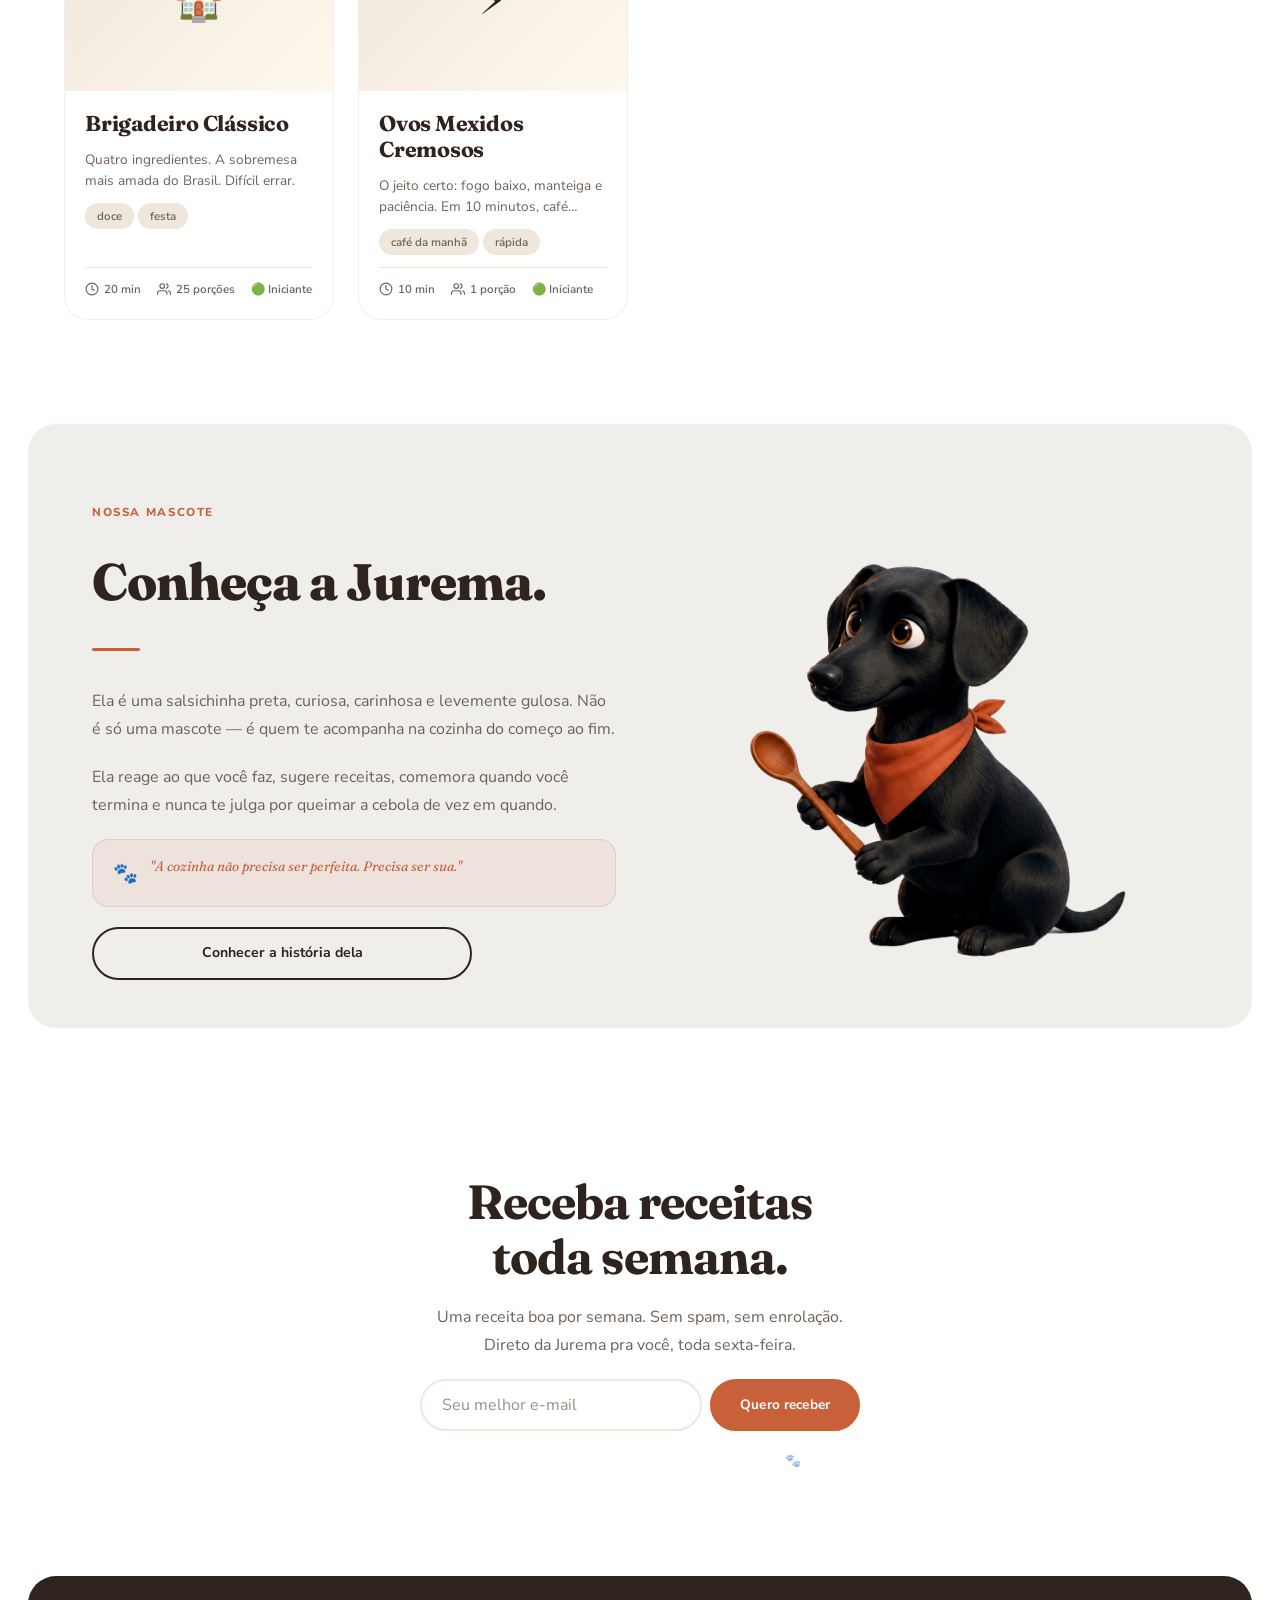
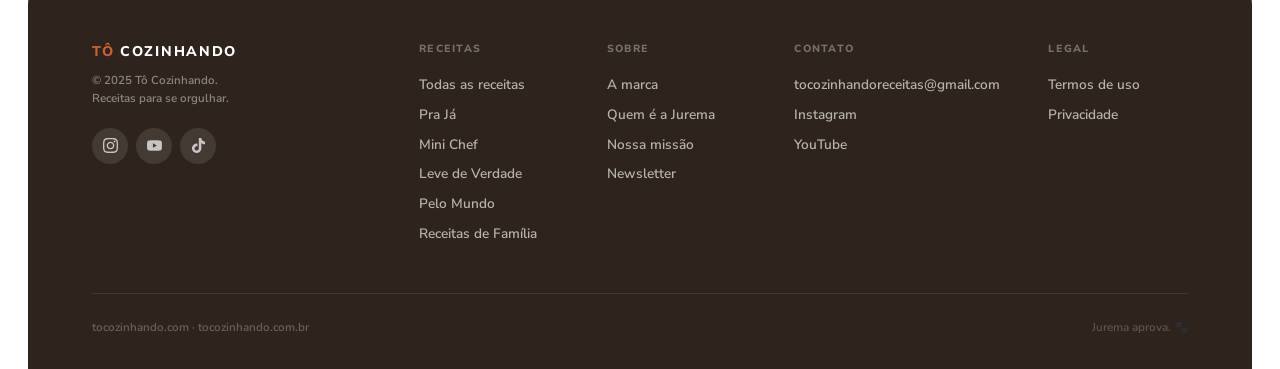
==== commit b0cbc2ad: "fix: canvas BFS fundo claro f2f0ec" ====
--- a/index.html
+++ b/index.html
@@ -1477,3 +1477,5 @@
   </script>
 </body>
 </html>
+
+<!-- ts 20260516232144 -->
--- a/assets/css/style.css
+++ b/assets/css/style.css
@@ -2649,3 +2649,4 @@
   0%   { background-position: 200% 0; }
   100% { background-position: -200% 0; }
 }
+/* build 202605162312 */
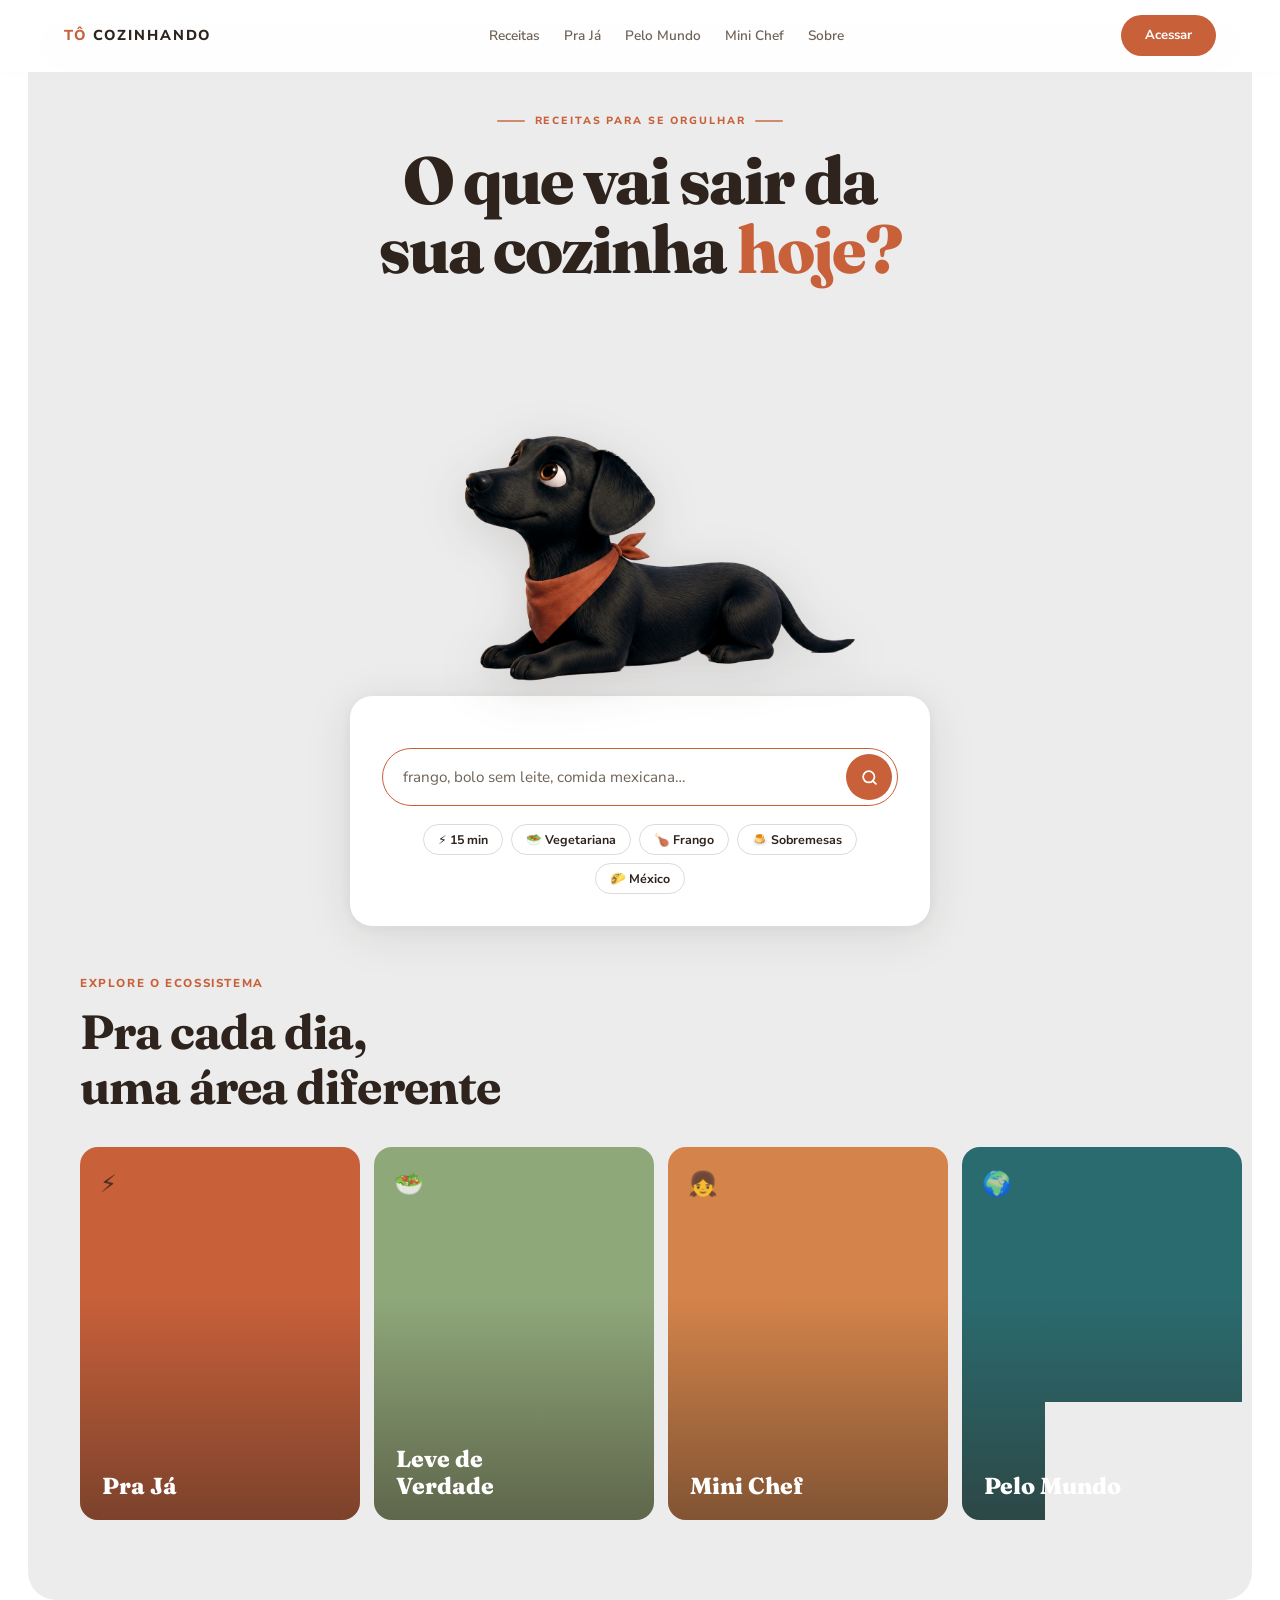
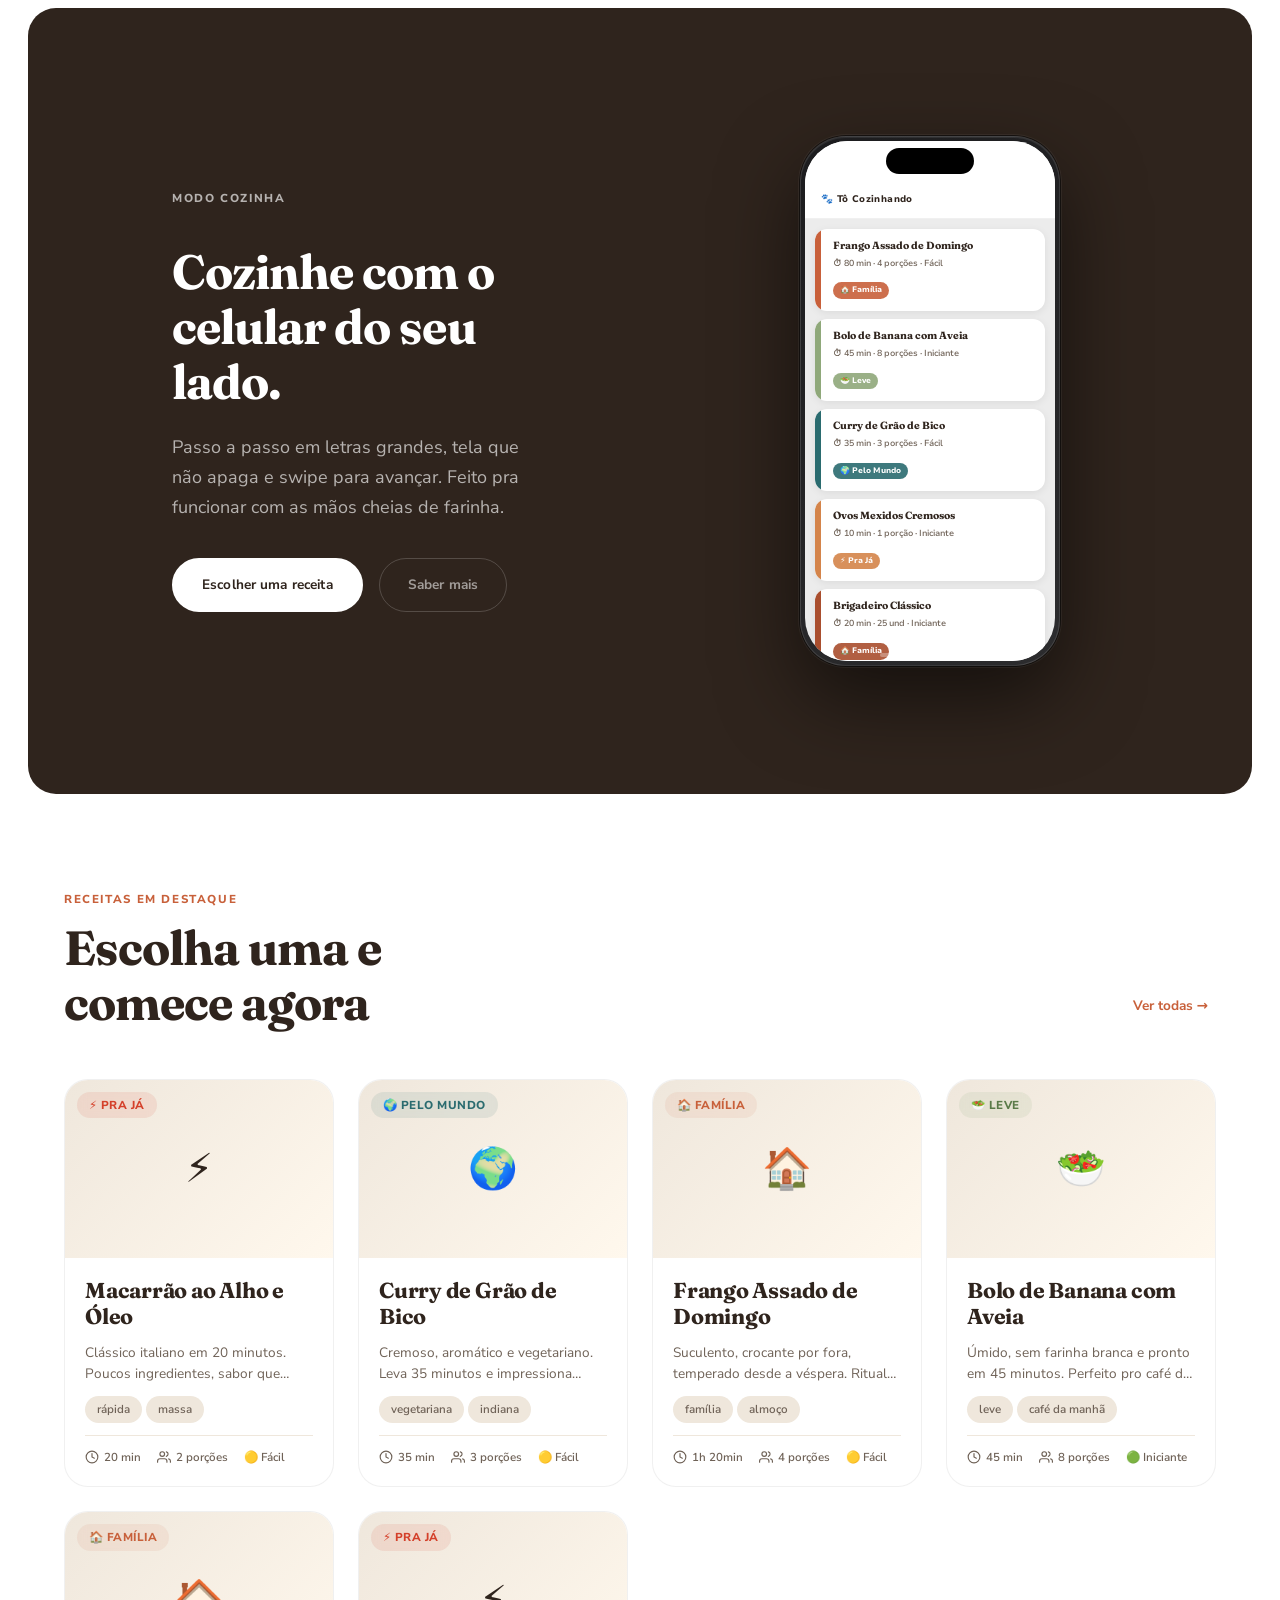
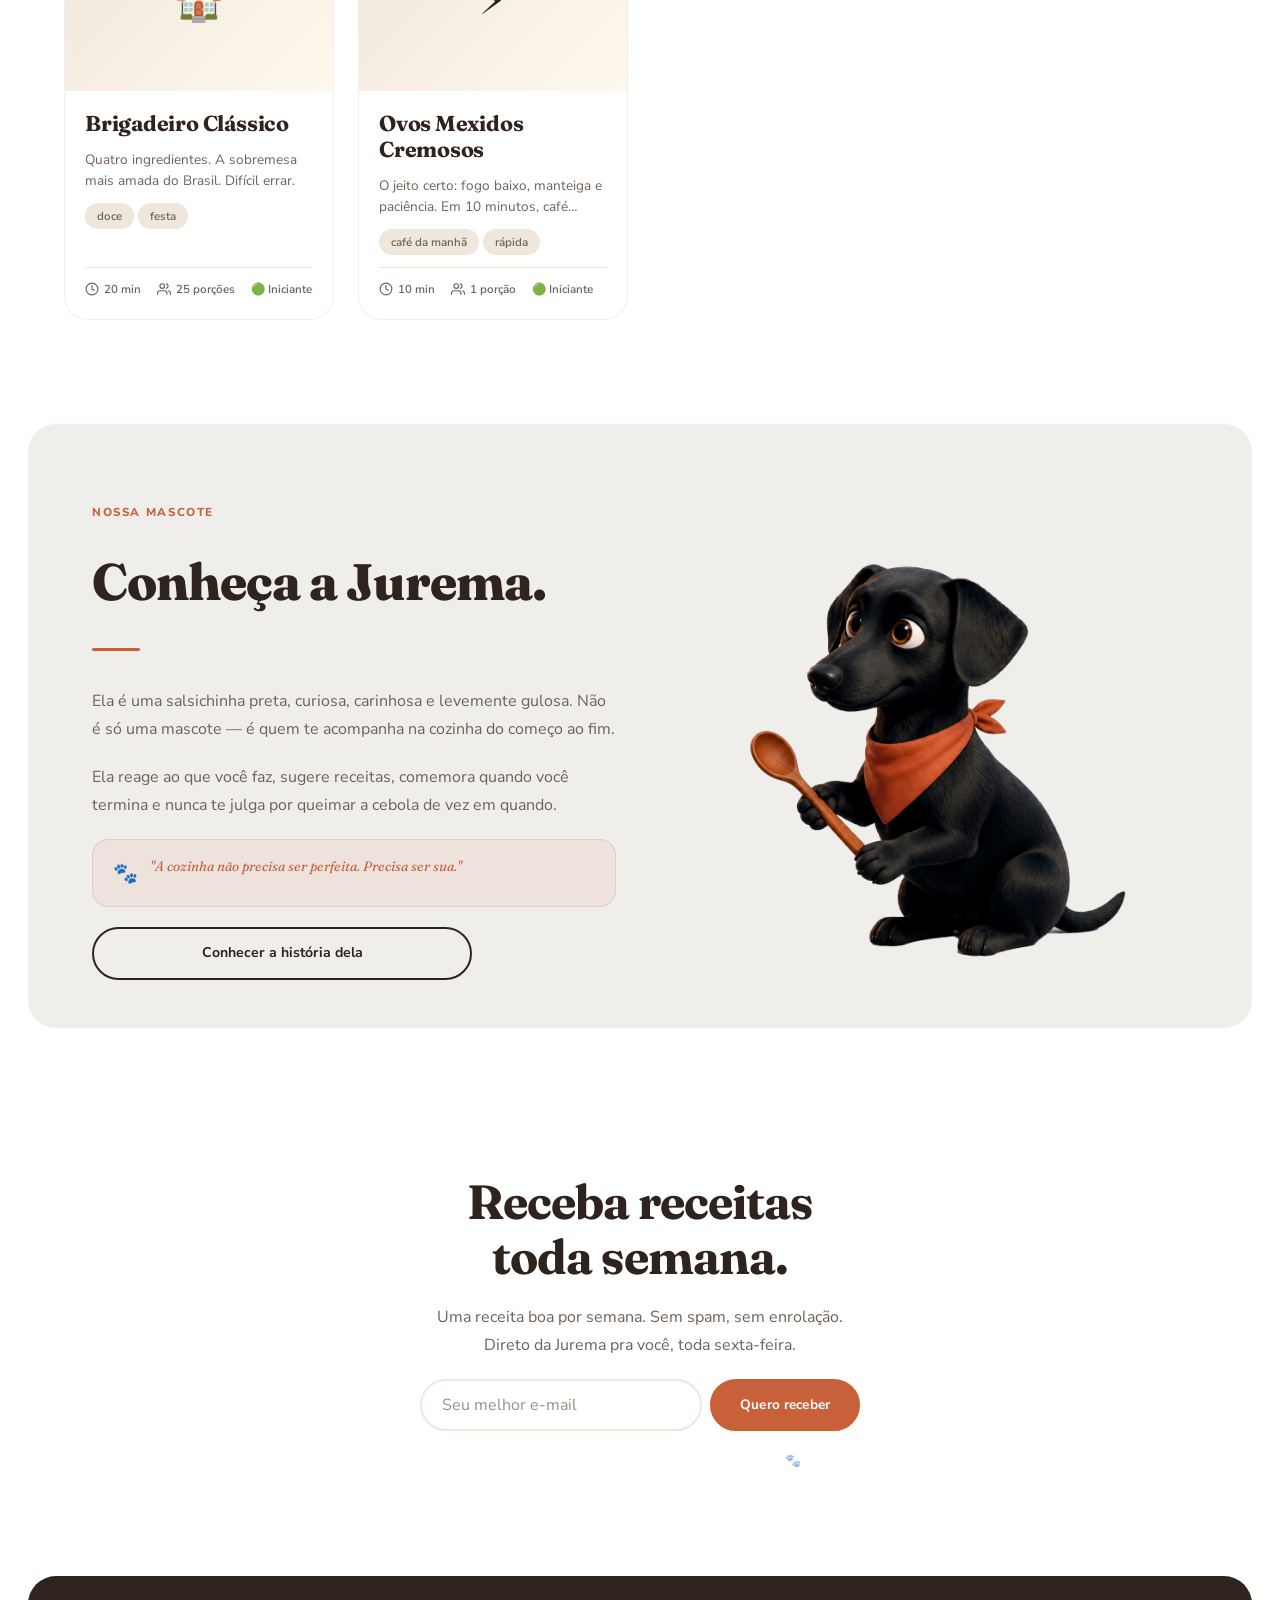
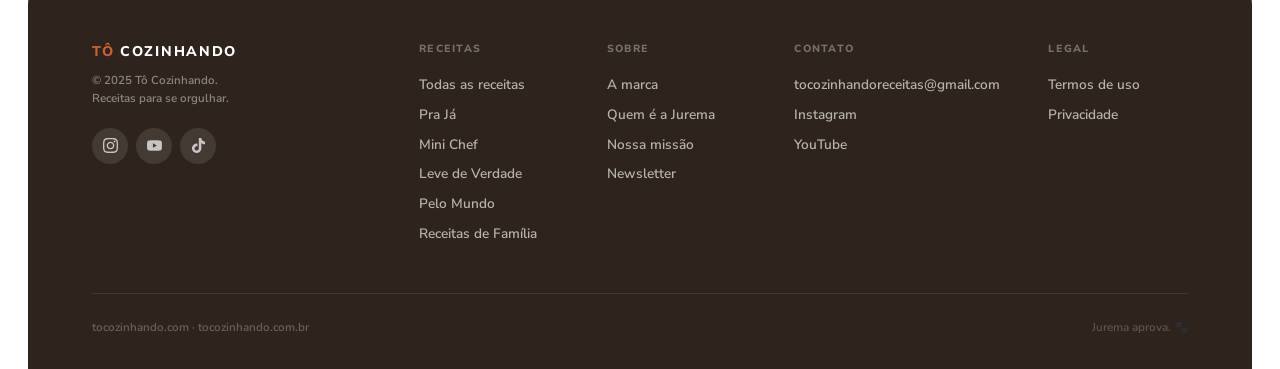
==== commit 874c302b: "fix: fade bordas canvas" ====
--- a/index.html
+++ b/index.html
@@ -1478,4 +1478,5 @@
 </body>
 </html>
 
-<!-- ts 20260516232144 -->+<!-- ts 20260516232144 -->
+<!-- ts 20260516233211 -->
